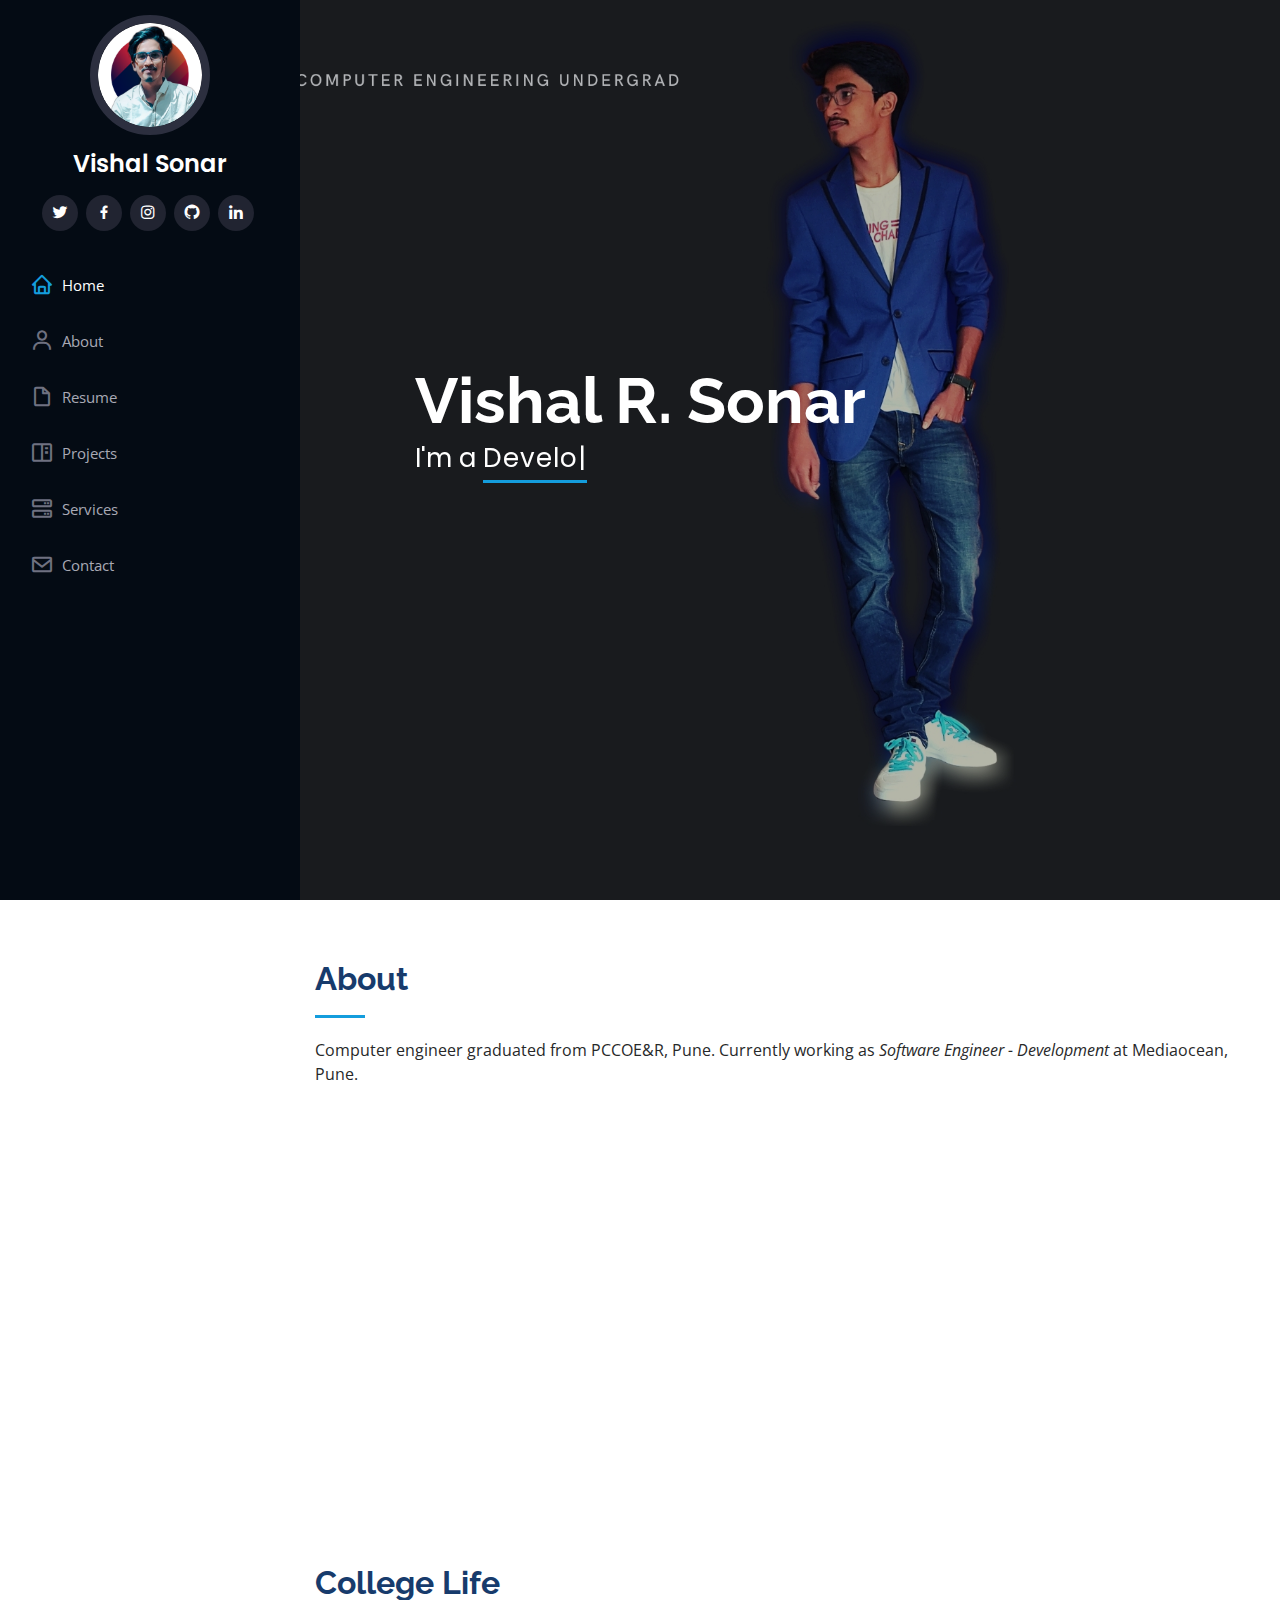
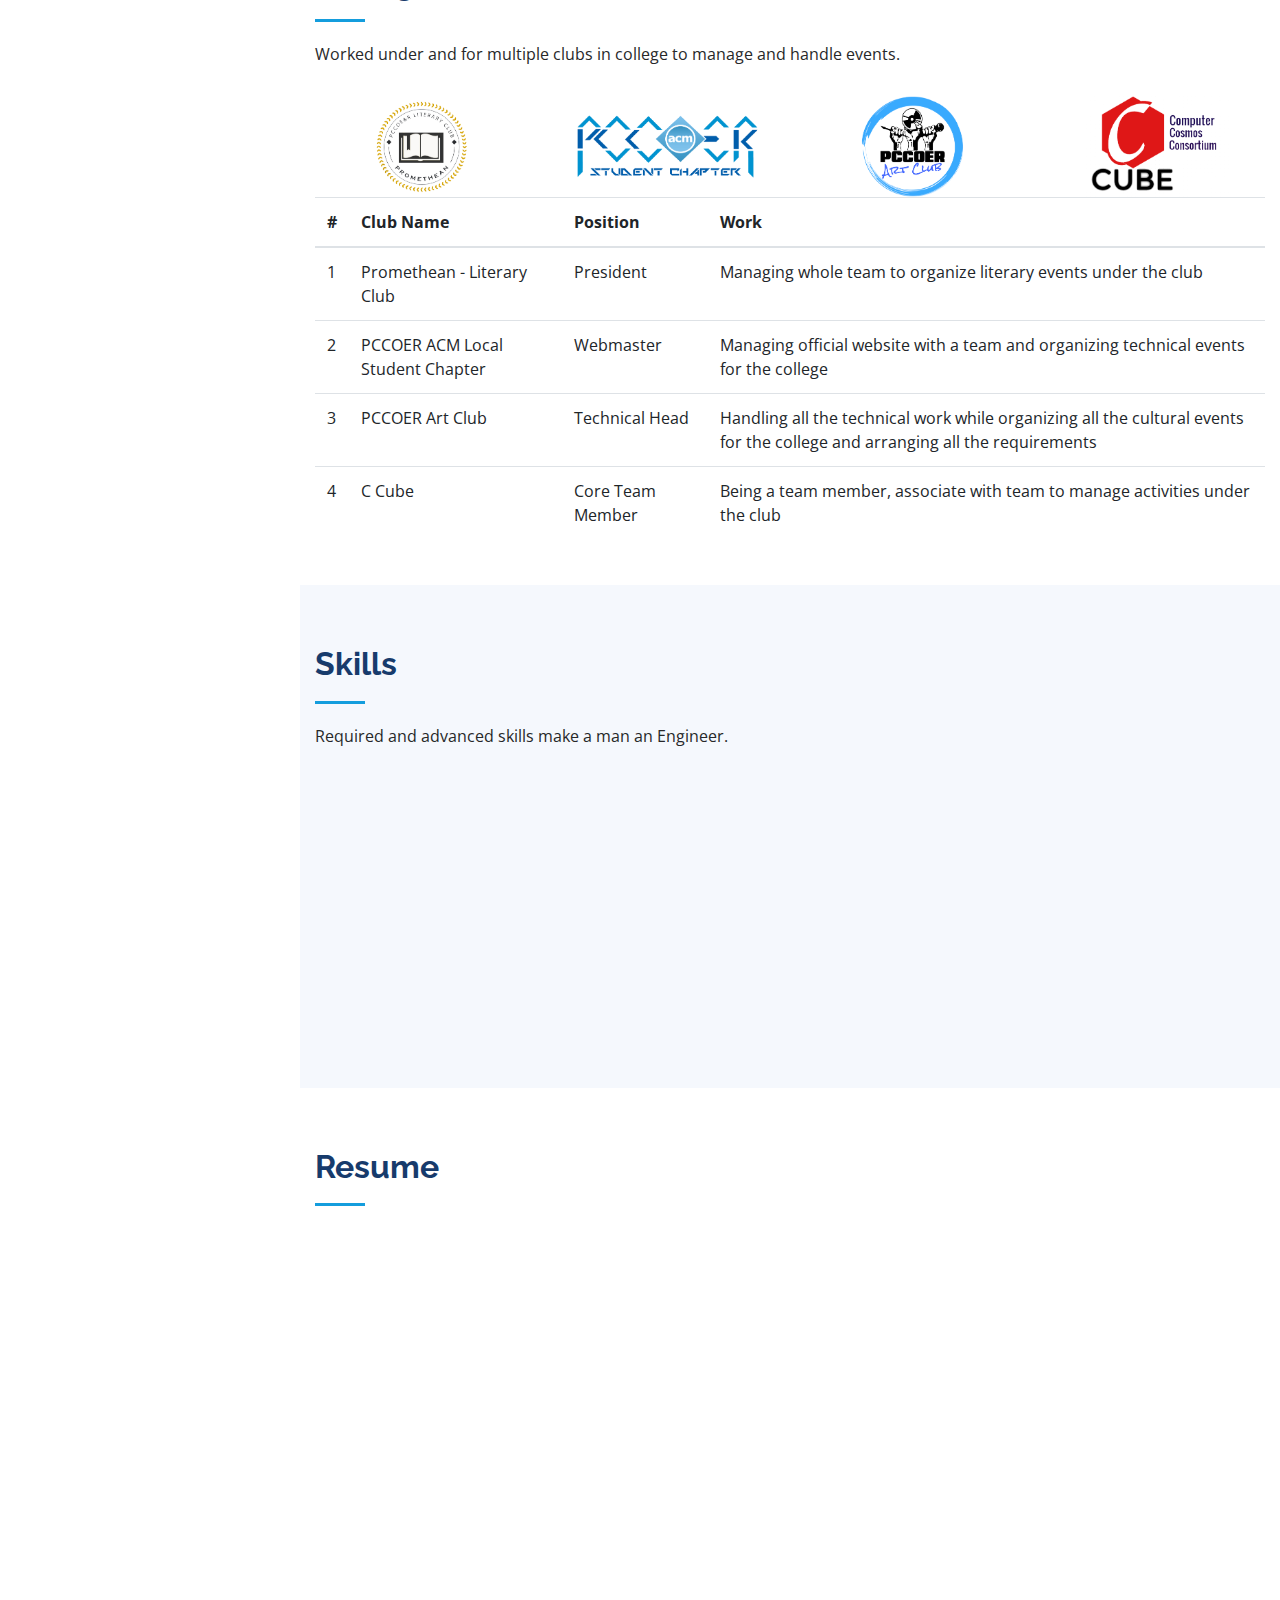
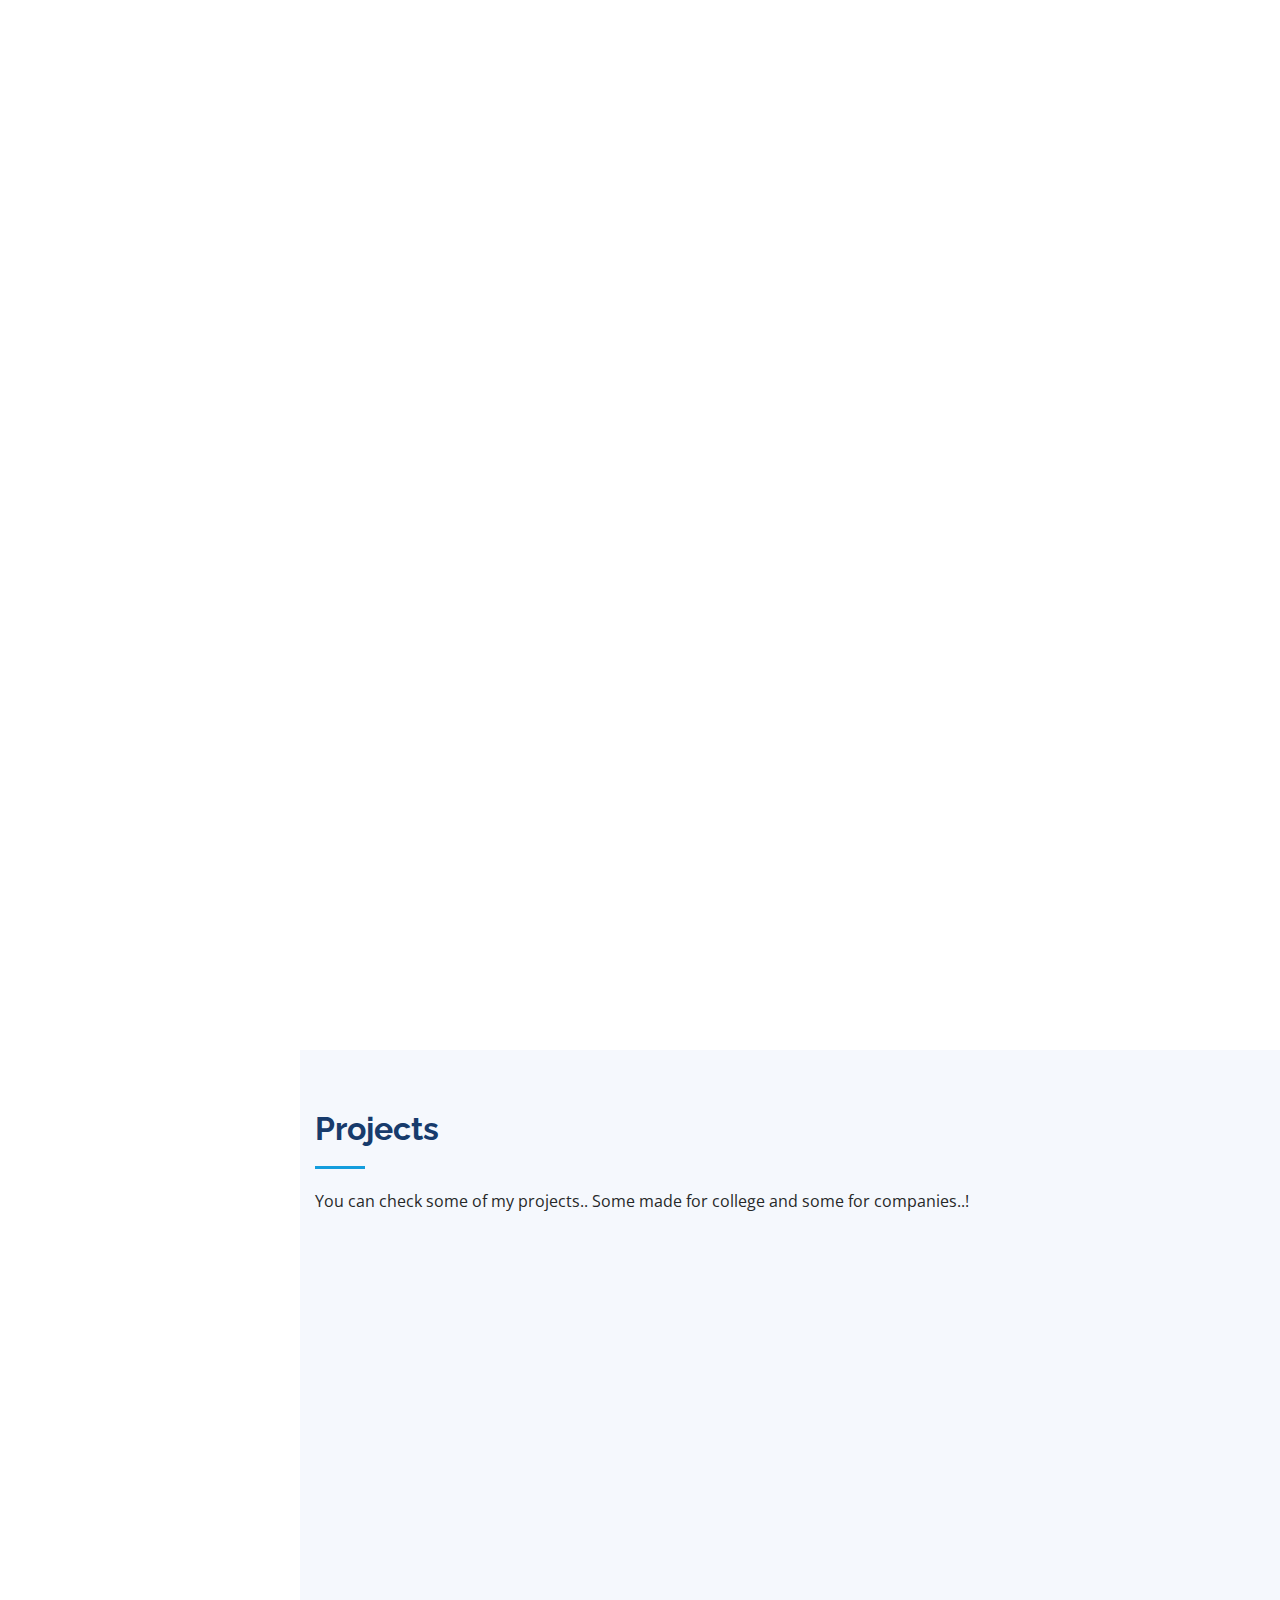
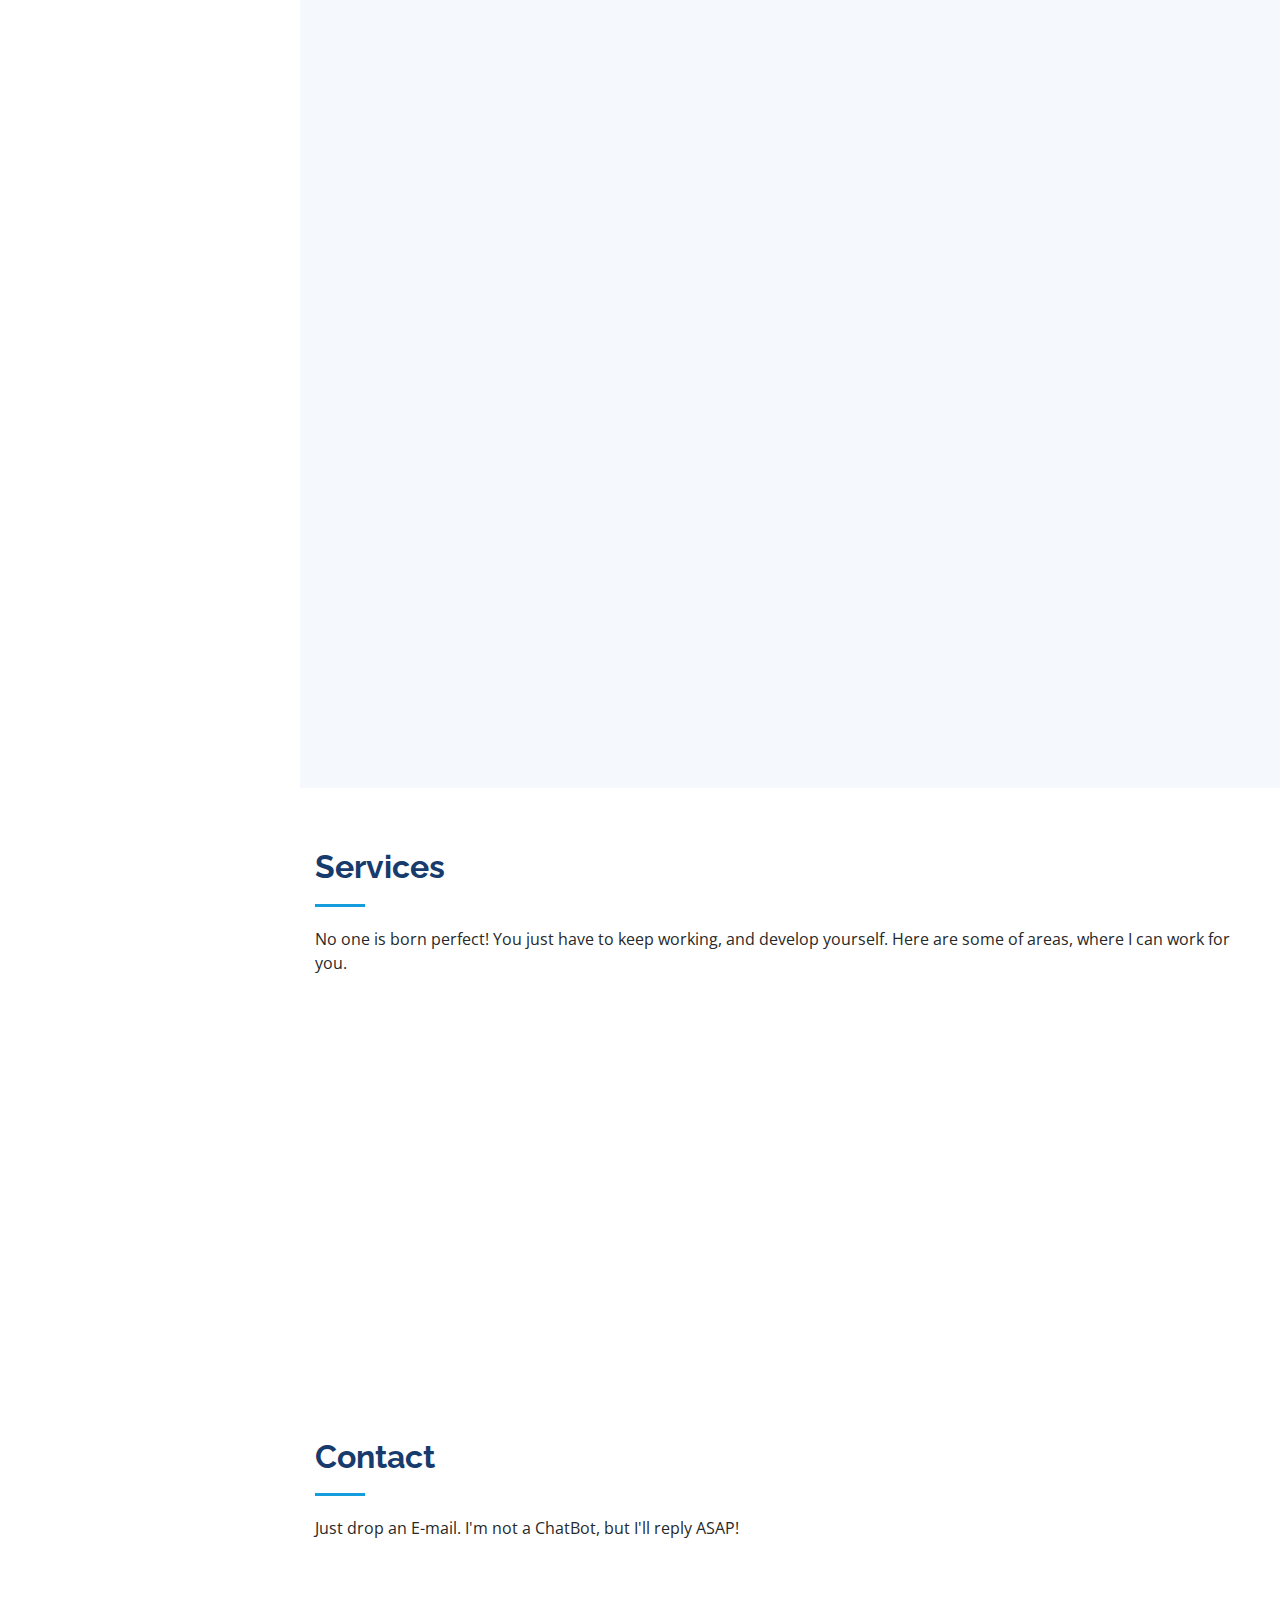
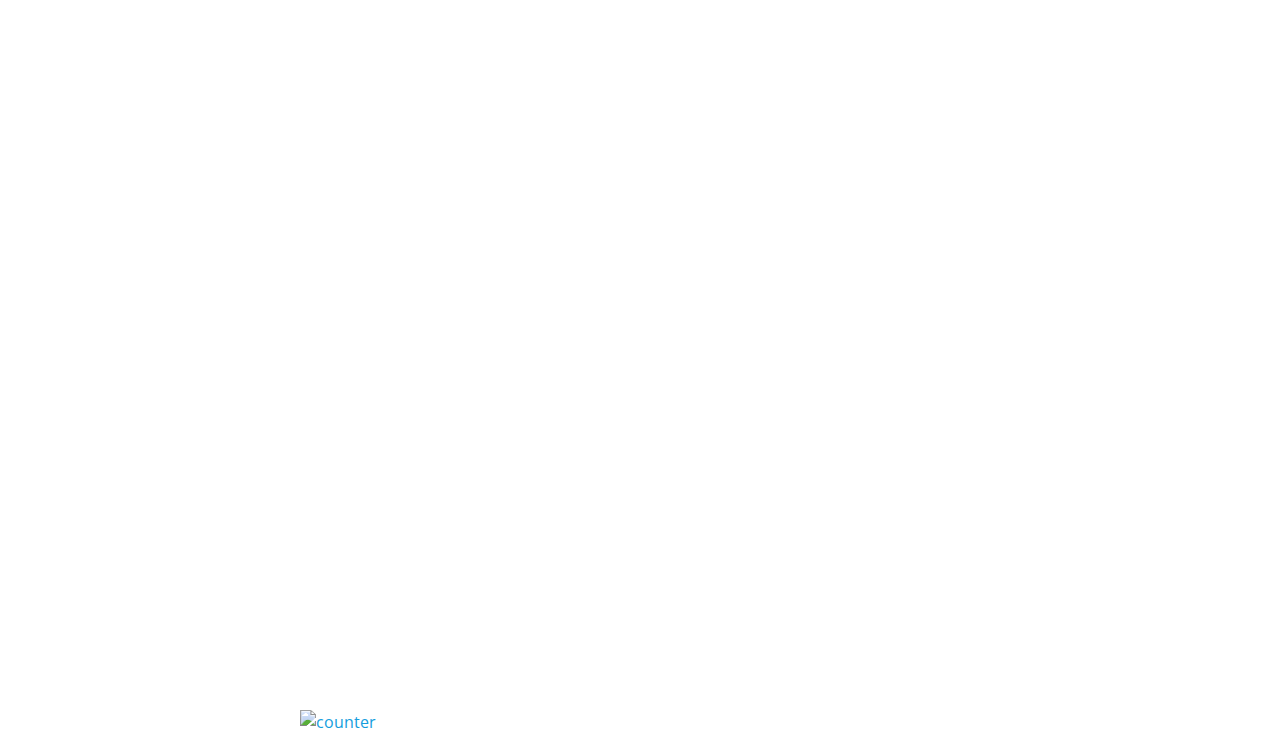
==== index.html @ 6a09ed80 "Update index.html" ====
<!DOCTYPE html>
<html lang="en">

<head>
  <meta charset="utf-8">
  <meta content="width=device-width, initial-scale=1.0" name="viewport">

  <title>Vishal Sonar Portfolio</title>
  <link rel="shortcut icon" type="image/png" href="assets/img/VS.png" />
  <!-- Meta tags -->
  <meta name="description" content="Portfolio site for Vishal Sonar, Web Developer">
  <meta name="keywords" content="Vishal Sonar, Vishal Sonar Portfolio, vishal sonar pune, web developer, react developer, fullstack developer, portfolio site template, pccoer, mediaocean">
  <meta name="author" content="Vishal Sonar">

  <!-- Google Fonts -->
  <link href="https://fonts.googleapis.com/css?family=Open+Sans:300,300i,400,400i,600,600i,700,700i|Raleway:300,300i,400,400i,500,500i,600,600i,700,700i|Poppins:300,300i,400,400i,500,500i,600,600i,700,700i" rel="stylesheet">

  <!-- Vendor CSS Files -->
  <link href="assets/vendor/bootstrap/css/bootstrap.min.css" rel="stylesheet">
  <link href="assets/vendor/icofont/icofont.min.css" rel="stylesheet">
  <link href="assets/vendor/boxicons/css/boxicons.min.css" rel="stylesheet">
  <link href="assets/vendor/venobox/venobox.css" rel="stylesheet">
  <link href="assets/vendor/owl.carousel/assets/owl.carousel.min.css" rel="stylesheet">
  <link href="assets/vendor/aos/aos.css" rel="stylesheet">

  <!-- Template Main CSS File -->
  <link href="assets/css/style.css" rel="stylesheet">

</head>

<body>

  <!-- ======= Mobile nav toggle button ======= -->
  <button type="button" class="mobile-nav-toggle d-xl-none"><i class="icofont-navigation-menu"></i></button>

  <!-- ======= Header ======= -->
  <header id="header">
    <div class="d-flex flex-column">

      <div class="profile">
        <img src="assets/img/VS-profile.png" alt="" class="img-fluid rounded-circle">
        <h1 class="text-light"><a href="index.html">Vishal Sonar</a></h1>
        <div class="social-links mt-3 text-center">
          <a href="https://twitter.com/ViBRUS7" target="_blank" class="twitter"><i class="bx bxl-twitter"></i></a>
          <a href="https://www.facebook.com/vibrus77/" target="_blank" class="facebook"><i class="bx bxl-facebook"></i></a>
          <a href="https://www.instagram.com/vs.vibrus/" target="_blank" class="instagram"><i class="bx bxl-instagram"></i></a>
          <a href="https://github.com/ViBRUS" target="_blank" class="google-plus"><i class="bx bxl-github"></i></a>
          <a href="https://www.linkedin.com/in/vibrus/" target="_blank" class="linkedin"><i class="bx bxl-linkedin"></i></a>
        </div>
      </div>

      <nav class="nav-menu">
        <ul>
          <li class="active"><a href="index.html"><i class="bx bx-home"></i> <span>Home</span></a></li>
          <li><a href="#about"><i class="bx bx-user"></i> <span>About</span></a></li>
          <li><a href="#resume"><i class="bx bx-file-blank"></i> <span>Resume</span></a></li>
          <li><a href="#portfolio"><i class="bx bx-book-content"></i> Projects</a></li>
          <li><a href="#services"><i class="bx bx-server"></i> Services</a></li>
          <li><a href="#contact"><i class="bx bx-envelope"></i> Contact</a></li>

        </ul>
      </nav><!-- .nav-menu -->
      <button type="button" class="mobile-nav-toggle d-xl-none"><i class="icofont-navigation-menu"></i></button>

    </div>
  </header><!-- End Header -->

  <!-- ======= Hero Section ======= -->
  <section id="hero" class="d-flex flex-column justify-content-center align-items-center">
    <div class="hero-container" data-aos="fade-in">
      <h1>Vishal R. Sonar</h1>
      <p>I'm a <span class="typed" data-typed-items="Developer., Designer., Freelancer., Photographer."></span></p>
    </div>
  </section><!-- End Hero -->

  <main id="main">

    <!-- ======= About Section ======= -->
    <section id="about" class="about">
      <div class="container">

        <div class="section-title">
          <h2>About</h2>
          <p>Computer engineer graduated from PCCOE&R, Pune.
            Currently working as <em>Software Engineer - Development</em> at Mediaocean, Pune.
          </p>
        </div>

        <div class="row">
          <div class="col-lg-4" data-aos="fade-right">
            <img src="assets/img/VS_PROFILE_NEW.png" class="img-fluid" alt="">
          </div>
          <div class="col-lg-8 pt-4 pt-lg-0 content" data-aos="fade-left">
            <!-- <h3>A Computer Engineer &amp; Web Developer.</h3> -->
            <h3>A Full-Stack Developer.</h3>
            <p class="font-italic">
              Born in a village and brought up to a tier-2 city, completed higher education in a metropolitan city, and now working as
              a software developer in one of the best ad-Tech company. 
            </p>
            <div class="row">
              <div class="col-lg-6">
                <ul>
                  
                  <li><i class="icofont-rounded-right"></i> <strong>Birthday:</strong> 22 March 1999</li>
                  <li><i class="icofont-rounded-right"></i> <strong>Phone:</strong> ----</li>
                  <li><i class="icofont-rounded-right"></i> <strong>Email:</strong> vibrus77@gmail.com</li>
                  <li><i class="icofont-rounded-right"></i> <strong>City:</strong> Dhule, Maharashtra</li>
                </ul>
              </div>
              <div class="col-lg-6">
                <ul>
                  <li><i class="icofont-rounded-right"></i> <strong>College:</strong> PCCOE&R, Pune</li>
                  <li><i class="icofont-rounded-right"></i> <strong>Degree:</strong> B.E.</li>
                  <li><i class="icofont-rounded-right"></i> <strong>Branch:</strong> Computer Engineering</li>
                  <li><i class="icofont-rounded-right"></i> <strong>Zip Code:</strong> 424 001</li>
                  <!-- <li><i class="icofont-rounded-right"></i> <strong>Age:</strong> 22</li> -->
                  
                  
                  <!-- <li><i class="icofont-rounded-right"></i> <strong>Freelance:</strong> Available</li> -->
                </ul>
              </div>
            </div>
            <p>
              A person who's living his life to fullest, while following a dream to be a successful computer engineer and wanting to be an asset for his family.
            </p>
          </div>
        </div>

      </div>
    </section><!-- End About Section -->

    <!-- ======= Facts Section ======= -->
    <section id="facts" class="facts">
      <div class="container">

        <div class="section-title">
          <h2>College Life</h2>
          <p>Worked under and for multiple clubs in college to manage and handle events.</p>
        </div>

        <div class="row no-gutters">
<!--
          <div class="col-lg-3 col-md-6 d-md-flex align-items-md-stretch" data-aos="fade-up">
            <div class="count-box">
              <i class="icofont-simple-smile"></i>
              <span data-toggle="counter-up">232</span>
              <p><strong>Happy Clients</strong> consequuntur quae</p>
            </div>
          </div>

          <div class="col-lg-3 col-md-6 d-md-flex align-items-md-stretch" data-aos="fade-up" data-aos-delay="100">
            <div class="count-box">
              <i class="icofont-document-folder"></i>
              <span data-toggle="counter-up">521</span>
              <p><strong>Projects</strong> adipisci atque cum quia aut</p>
            </div>
          </div>

          <div class="col-lg-3 col-md-6 d-md-flex align-items-md-stretch" data-aos="fade-up" data-aos-delay="200">
            <div class="count-box">
              <i class="icofont-live-support"></i>
              <span data-toggle="counter-up">1,463</span>
              <p><strong>Hours Of Support</strong> aut commodi quaerat</p>
            </div>
          </div>

          <div class="col-lg-3 col-md-6 d-md-flex align-items-md-stretch" data-aos="fade-up" data-aos-delay="300">
            <div class="count-box">
              <i class="icofont-users-alt-5"></i>
              <span data-toggle="counter-up">15</span>
              <p><strong>Hard Workers</strong> rerum asperiores dolor</p>
            </div>
          </div> -->

          <!-- <div class="container"> -->
          <div class="row">
            <div class="col-sm ftco-animate">
              <a href="https://www.instagram.com/prometheanclub/" target="_blank" class="partner"><img src="assets/img/logos/partner-1.png" class="img-fluid" alt="Promethean Club"></a><!--figcaption>Promethean Club</figcaption-->
            </div>
            <div class="col-sm ftco-animate">
              <a href="http://pccoer.acm.org/" target="_blank" class="partner"><img src="assets/img/logos/partner-2.png" class="img-fluid" alt="PCCOER ACM"></a>
            </div>
            <div class="col-sm ftco-animate">
              <a href="https://www.instagram.com/_art_club_pccoer_/" target="_blank" class="partner"><img src="assets/img/logos/partner-3.png" class="img-fluid" alt="PCCOER Art Club"></a>
            </div>
            <div class="col-sm ftco-animate">
              <a href="#" class="partner"><img src="assets/img/logos/partner-4.png" class="img-fluid" alt="C Cube PCCOER"></a>
            </div>
          </div>
    <!-- </div> -->

        <table class="table">
          <thead>
          <tr>
          <th scope="col">#</th>
          <th scope="col">Club Name</th>
          <th scope="col">Position</th>
          <th scope="col">Work</th>
          </tr>
          <tr>
            <td>1</td>
            <td>Promethean - Literary Club</td>
            <td>President</td>
            <td>Managing whole team to organize literary events under the club</td>
          </tr>
          <tr>
            <td>2</td>
            <td>PCCOER ACM Local Student Chapter</td>
            <td>Webmaster</td>
            <td>Managing official website with a team and organizing technical events for the college</td>
          </tr>
          <tr>
            <td>3</td>
            <td>PCCOER Art Club</td>
            <td>Technical Head</td>
            <td>Handling all the technical work while organizing all the cultural events for the college and arranging all the requirements</td>
          </tr>
          <tr>
            <td>4</td>
            <td>C Cube</td>
            <td>Core Team Member</td>
            <td>Being a team member, associate with team to manage activities under the club</td>
          </tr>
          </thead>
        </table>
        </div>

      </div>
    </section><!-- End Facts Section -->

    <!-- ======= Skills Section ======= -->
    <section id="skills" class="skills section-bg">
      <div class="container">

        <div class="section-title">
          <h2>Skills</h2>
          <p>Required and advanced skills make a man an Engineer.</p>
        </div>

        <div class="row skills-content">

          <div class="col-lg-6" data-aos="fade-up">

            <div class="progress">
              <span class="skill">JavaScript <i class="val">95%</i></span>
              <div class="progress-bar-wrap">
                <div class="progress-bar" role="progressbar" aria-valuenow="95" aria-valuemin="0" aria-valuemax="100"></div>
              </div>
            </div>
            
            <div class="progress">
              <span class="skill">TypeScript <i class="val">90%</i></span>
              <div class="progress-bar-wrap">
                <div class="progress-bar" role="progressbar" aria-valuenow="90" aria-valuemin="0" aria-valuemax="100"></div>
              </div>
            </div>

            <div class="progress">
              <span class="skill">React.js + Next.js <i class="val">90%</i></span>
              <div class="progress-bar-wrap">
                <div class="progress-bar" role="progressbar" aria-valuenow="90" aria-valuemin="0" aria-valuemax="100"></div>
              </div>
            </div>

            <div class="progress">
              <span class="skill">HTML + CSS <i class="val">95%</i></span>
              <div class="progress-bar-wrap">
                <div class="progress-bar" role="progressbar" aria-valuenow="85" aria-valuemin="0" aria-valuemax="100"></div>
              </div>
            </div>
            
            <div class="progress">
              <span class="skill">Design Patterns <i class="val">85%</i></span>
              <div class="progress-bar-wrap">
                <div class="progress-bar" role="progressbar" aria-valuenow="95" aria-valuemin="0" aria-valuemax="100"></div>
              </div>
            </div>

          </div>

          <div class="col-lg-6" data-aos="fade-up" data-aos-delay="100">

            
            <div class="progress">
              <span class="skill">Java <i class="val">90%</i></span>
              <div class="progress-bar-wrap">
                <div class="progress-bar" role="progressbar" aria-valuenow="90" aria-valuemin="0" aria-valuemax="100"></div>
              </div>
            </div>

            
            <div class="progress">
              <span class="skill">Spring Boot <i class="val">85%</i></span>
              <div class="progress-bar-wrap">
                <div class="progress-bar" role="progressbar" aria-valuenow="85" aria-valuemin="0" aria-valuemax="100"></div>
              </div>
            </div>

            <div class="progress">
              <span class="skill">Databases (MySQL/MongoDB) <i class="val">85%</i></span>
              <div class="progress-bar-wrap">
                <div class="progress-bar" role="progressbar" aria-valuenow="85" aria-valuemin="0" aria-valuemax="100"></div>
              </div>
            </div>

            <div class="progress">
              <span class="skill">Git/GitHub <i class="val">90%</i></span>
              <div class="progress-bar-wrap">
                <div class="progress-bar" role="progressbar" aria-valuenow="90" aria-valuemin="0" aria-valuemax="100"></div>
              </div>
            </div>

            <div class="progress">
              <span class="skill">Agile Methodology (Scrum/Jira) <i class="val">97%</i></span>
              <div class="progress-bar-wrap">
                <div class="progress-bar" role="progressbar" aria-valuenow="97" aria-valuemin="0" aria-valuemax="100"></div>
              </div>
            </div>

          </div>

        </div>

      </div>
    </section><!-- End Skills Section -->

    <!-- ======= Resume Section ======= -->
    <section id="resume" class="resume">
      <div class="container">

        <div class="section-title">
          <h2>Resume</h2>
          <!-- <p>A final year undergraduate computer engineering student at PCCOE&R, following his passion to become a web/software developer. Interested in UI/UX designing, website, application designing, and developing.</p> -->
        </div>

        <div class="row">
          <div class="col-lg-6" data-aos="fade-up">
            <h3 class="resume-title">Sumary</h3>
            <div class="resume-item pb-0">
              <h4>Vishal R. Sonar</h4>
              <p><em>Full-Stack Developer</em></p>
              <ul>
                <li>Dhule, Maharashtra</li>
                <li>vibrus77@gmail.com</li>
              </ul>
            </div>

            <h3 class="resume-title">Education</h3>
            <div class="resume-item">
              <h4>Bachelor of Engineering in Computer Science</h4>
              <h5>2017 - 2021</h5>
              <p><b>Savitribai Phule Pune University (SPPU)</b></p>
              <p><em>PCET's Pimpri Chinchwad College of Engineering and Research, Pune</em></p>
            </div>
            <div class="resume-item">
              <h4>HSC Science</h4>
              <h5>2015 - 2017</h5>
              <p><b>Maharashtra State Board</b></p>
              <p><em>Jai Hind ET's Zulal Bhilajirao Patil College, Dhule</em></p>
            </div>
            <div class="resume-item">
                <h4>SSC</h4>
                <h5>2015</h5>
                <p><b>Maharashtra State Board</b></p>
                <p><em>Jai Hind Highschool and Junior College, Dhule</em></p>
            </div>
            <h3 class="resume-title">Publications</h3>
            <div class="resume-item">
                <h4>Django Website For Disease Prediction using Machine Learning</h4>
                <h5>2021</h5>
                <p><b>Published under <a href="https://jusst.org/" target="_blank">JUSST</a></b></p>
                <ul>
                  <li>A research paper describing about how can we use machine learning in medical field to predict possible disease.</li>
                  <li>Read more: <a href="https://www.researchgate.net/publication/352571286_Django_Website_for_Disease_Prediction_using_Machine_Learning" target="_blank">See publication</a></li>
                </ul>
            </div>
          </div>
          <div class="col-lg-6" data-aos="fade-up" data-aos-delay="100">
            <h3 class="resume-title">Professional Experience</h3>
          
            <div class="resume-item">
              <h4>Software Engineer - Development</h4>
              <h5>2023 - Present</h5>
              <h4>Associate Software Engineer - Development</h4>
              <h5>2021 - 2023</h5>
              <p><em>MediaOcean Asia Pvt. Ltd.</em></p>
              <ul>
                <li>Joined the company as a fresher, learnt required technologies, and applied that to solve industry-level problems</li>
                <li>
                  Responsibilities handled as a part of job - 
                  <ul>
                    <li>Using agile methodology(Scrum) for development</li>
                    <li>Discussions with product for requirements</li>
                    <li>Writing clean and bug-free code as per requirements</li>
                    <li>Code review of other peers/developers</li>
                    <li>Having design discussions with peers and lead developers</li>
                  </ul>
                </li>
                <li><b>TECH STACK:</b><em> React.js | Java-Spring Boot | REST APIs | Mongo DB</em></li>
                <li>at: <a href="https://www.mediaocean.com/">mediaocean.com</a></li>
              </ul>
            </div>

            <!-- <div class="resume-item">
              <h4>Associate Software Engineer - Development</h4>
              <h5>2021 - 2023</h5>
              <p><em>MediaOcean Asia Pvt. Ltd.</em></p>
              <ul>
                <li>Joined the company as a fresher, learnt required technologies, and applied that to solve industry-level problems</li>
                <li><b>TECH STACK:</b><em> React.js | Java-Spring Boot | REST APIs | Mongo DB</em></li>
                <li>at: <a href="https://www.mediaocean.com/">mediaocean.com</a></li>
              </ul>
            </div> -->
            
            <div class="resume-item">
              <h4>Intern</h4>
              <h5>2020</h5>
              <p><em>TheervuBiz LLP</em></p>
              <ul>
                <li>As a part of internship, project of a website development was given by TheervuBiz LLP company, with a certain deadline.</li>
                <li>All requirements were met and website was deployed within allotted deadline.</li>
                <li>Refer the link: <a href="http://theervu.in/">theervu.in</a></li>
              </ul>
            </div>
            <div class="resume-item">
              <h4>Webmaster</h4>
              <h5>2019 - 2020</h5>
              <p><em>PCCOER ACM Student Chapter</em></p>
              <ul>
                <li>PCCOER has it's own ACM local student chapter which organize and arrange technical as well as non-technical activites in college.</li>
                <li>Handled the technical responsibility and also managed the ACM Website for the club activities</li>
                <li>Refer the link: <a href="http://pccoer.acm.org/teams/2019/">pccoer.acm.org</a></li>
              </ul>
            </div>
          </div>
        </div>

      </div>
    </section>
    <!-- End Resume Section -->

    <!-- ======= Portfolio Section ======= -->
    <section id="portfolio" class="portfolio section-bg">
      <div class="container">

        <div class="section-title">
          <h2>Projects</h2>
          <p>You can check some of my projects.. Some made for college and some for companies..!</p>
        </div>

        <div class="row" data-aos="fade-up">
          <div class="col-lg-12 d-flex justify-content-center">
            <ul id="portfolio-flters">
              <li data-filter="*" class="filter-active">All</li>
              <li data-filter=".filter-app">App</li>
              <li data-filter=".filter-web">Web</li>
              <li data-filter=".filter-oth">Others</li>
            </ul>
          </div>
        </div>

        <div class="row portfolio-container" data-aos="fade-up" data-aos-delay="100">

          <div class="col-lg-4 col-md-6 portfolio-item filter-web">
            <div class="portfolio-wrap">
              <img src="assets/img/portfolio/portfolio-1.png" class="img-fluid" alt="">
              <div class="portfolio-links">
                <a href="assets/img/portfolio/portfolio-1.png" data-gall="portfolioGallery" class="venobox" title="TheervuBiz Website"><i class="bx bx-plus"></i></a>
                <a href="project-details1.html" title="More Details"><i class="bx bx-link"></i></a>
              </div>
            </div>
          </div>

          <div class="col-lg-4 col-md-6 portfolio-item filter-web">
            <div class="portfolio-wrap">
              <img src="assets/img/portfolio/portfolio-2.png" class="img-fluid" alt="">
              <div class="portfolio-links">
                <a href="assets/img/portfolio/portfolio-2.png" data-gall="portfolioGallery" class="venobox" title="Technovate20 Website"><i class="bx bx-plus"></i></a>
                <a href="project-details2.html" title="More Details"><i class="bx bx-link"></i></a>
              </div>
            </div>
          </div>

          <div class="col-lg-4 col-md-6 portfolio-item filter-web">
            <div class="portfolio-wrap">
              <img src="assets/img/portfolio/portfolio-3.png" class="img-fluid" alt="">
              <div class="portfolio-links">
                <a href="assets/img/portfolio/portfolio-3.png" data-gall="portfolioGallery" class="venobox" title="TechnoSpark 2020 Website"><i class="bx bx-plus"></i></a>
                <a href="project-details3.html" title="More Details"><i class="bx bx-link"></i></a>
              </div>
            </div>
          </div>

          <div class="col-lg-4 col-md-6 portfolio-item filter-oth">
            <div class="portfolio-wrap">
              <img src="assets/img/portfolio/portfolio-4.png" class="img-fluid" alt="">
              <div class="portfolio-links">
                <a href="assets/img/portfolio/portfolio-4.png" data-gall="portfolioGallery" class="venobox" title="PCCOER Compitron ChatBot"><i class="bx bx-plus"></i></a>
                <a href="project-details4.html" title="More Details"><i class="bx bx-link"></i></a>
              </div>
            </div>
          </div>

          <div class="col-lg-4 col-md-6 portfolio-item filter-app">
            <div class="portfolio-wrap">
              <img src="assets/img/portfolio/portfolio-5.png" class="img-fluid" alt="">
              <div class="portfolio-links">
                <a href="assets/img/portfolio/portfolio-5.png" data-gall="portfolioGallery" class="venobox" title="CopyGram"><i class="bx bx-plus"></i></a>
                <a href="project-details5.html" title="More Details"><i class="bx bx-link"></i></a>
              </div>
            </div>
          </div>

          <div class="col-lg-4 col-md-6 portfolio-item filter-web">
            <div class="portfolio-wrap">
              <img src="assets/img/portfolio/portfolio-6.png" class="img-fluid" alt="">
              <div class="portfolio-links">
                <a href="assets/img/portfolio/portfolio-6.png" data-gall="portfolioGallery" class="venobox" title="Coder'Stack"><i class="bx bx-plus"></i></a>
                <a href="project-details6.html" title="More Details"><i class="bx bx-link"></i></a>
              </div>
            </div>
          </div>

          <div class="col-lg-4 col-md-6 portfolio-item filter-oth">
            <div class="portfolio-wrap">
              <img src="assets/img/portfolio/portfolio-8.png" class="img-fluid" alt="">
              <div class="portfolio-links">
                <a href="assets/img/portfolio/portfolio-8.png" data-gall="portfolioGallery" class="venobox" title="Social Media Spent Analysis Dashboard"><i class="bx bx-plus"></i></a>
                <a href="project-details7.html" title="More Details"><i class="bx bx-link"></i></a>
              </div>
            </div>
          </div>

          <div class="col-lg-4 col-md-6 portfolio-item filter-oth">
            <div class="portfolio-wrap">
              <img src="assets/img/portfolio/portfolio-9.png" class="img-fluid" alt="">
              <div class="portfolio-links">
                <a href="assets/img/portfolio/portfolio-9.png" data-gall="portfolioGallery" class="venobox" title="Disease Prediction using Machine Learning"><i class="bx bx-plus"></i></a>
                <a href="project-details8.html" title="More Details"><i class="bx bx-link"></i></a>
              </div>
            </div>
          </div>

          <div class="col-lg-4 col-md-6 portfolio-item filter-oth">
            <div class="portfolio-wrap">
              <img src="assets/img/portfolio/portfolio-10.png" class="img-fluid" alt="">
              <div class="portfolio-links">
                <a href="assets/img/portfolio/portfolio-10.png" data-gall="portfolioGallery" class="venobox" title="JUnit Testing"><i class="bx bx-plus"></i></a>
                <a href="project-details9.html" title="More Details"><i class="bx bx-link"></i></a>
              </div>
            </div>
          </div>

          <div class="col-lg-4 col-md-6 portfolio-item filter-oth">
            <div class="portfolio-wrap">
              <img src="assets/img/portfolio/portfolio-11.png" class="img-fluid" alt="">
              <div class="portfolio-links">
                <a href="assets/img/portfolio/portfolio-11.png" data-gall="portfolioGallery" class="venobox" title="Selenium Testing"><i class="bx bx-plus"></i></a>
                <a href="project-details10.html" title="More Details"><i class="bx bx-link"></i></a>
              </div>
            </div>
          </div>

          <div class="col-lg-4 col-md-6 portfolio-item filter-oth">
              <div class="portfolio-wrap">
                <img src="assets/img/portfolio/portfolio-12.png" class="img-fluid" alt="">
                <div class="portfolio-links">
                  <a href="assets/img/portfolio/portfolio-12.png" data-gall="portfolioGallery" class="venobox" title="Hackathon Problem Solving"><i class="bx bx-plus"></i></a>
                  <a href="project-details11.html" title="More Details"><i class="bx bx-link"></i></a>
                </div>
              </div>
            </div>

          <div class="col-lg-4 col-md-6 portfolio-item filter-oth">
            <div class="portfolio-wrap">
              <img src="assets/img/portfolio/portfolio-7.png" class="img-fluid" alt="">
              <div class="portfolio-links">
                <a href="assets/img/portfolio/portfolio-7.png" data-gall="portfolioGallery" class="venobox" title="Poster Gallery"><i class="bx bx-plus"></i></a>
                <a href="https://drive.google.com/drive/folders/1YCHJJgJTv4oAUOp_2kxAAmrOe6z07QIN?usp=sharing" title="More Details"><i class="bx bx-link"></i></a>
              </div>
            </div>
          </div>

        </div>

      </div>
    </section><!-- End Portfolio Section -->

    <!-- ======= Services Section ======= -->
    <section id="services" class="services">
      <div class="container">

        <div class="section-title">
          <h2>Services</h2>
          <p>No one is born perfect! You just have to keep working, and develop yourself. Here are some of areas, where I can work for you.</p>
        </div>

        <div class="row">
          <div class="col-lg-4 col-md-6 icon-box" data-aos="fade-up">
            <div class="icon"><i class="icofont-dashboard-web"></i></div>
            <h4 class="title"><a href="">Web Design</a></h4>
            <p class="description">Your website for your company is company's representation, it should be remarkable as you are!</p>
          </div>
          <div class="col-lg-4 col-md-6 icon-box" data-aos="fade-up" data-aos-delay="100">
            <div class="icon"><i class="icofont-ui-theme"></i></div>
            <h4 class="title"><a href="">UI/UX Design</a></h4>
            <p class="description">Get designed UI of your idea, which will give your user a great experience.</p>
          </div>
          <div class="col-lg-4 col-md-6 icon-box" data-aos="fade-up" data-aos-delay="300">
            <div class="icon"><i class="icofont-samsung-galaxy"></i></div>
            <h4 class="title"><a href="">App Development</a></h4>
            <p class="description">I can develop an android app too.</p>
          </div>
          <div class="col-lg-4 col-md-6 icon-box" data-aos="fade-up" data-aos-delay="200">
            <div class="icon"><i class="icofont-web"></i></div>
            <h4 class="title"><a href="">Web Development</a></h4>
            <p class="description">Your company, your vision, your requirements, I develop!</p>
          </div>
          <div class="col-lg-4 col-md-6 icon-box" data-aos="fade-up" data-aos-delay="400">
            <div class="icon"><i class="icofont-brand-designfloat"></i></div>
            <h4 class="title"><a href="">Logo Design</a></h4>
            <p class="description">Have a start-up, which is soon to be a brand; you need a brand new logo.</p>
          </div>
          <div class="col-lg-4 col-md-6 icon-box" data-aos="fade-up" data-aos-delay="500">
            <div class="icon"><i class="icofont-ui-camera"></i></div>
            <h4 class="title"><a href="">Photography</a></h4>
            <p class="description">A hobby well-maintained. Yes, I have fond of photography. Check the insta handle!</p>
          </div>
        </div>

      </div>
    </section><!-- End Services Section -->

    <!-- ======= Contact Section ======= -->
    <section id="contact" class="contact">
      <div class="container">

        <div class="section-title">
          <h2>Contact</h2>
          <p>Just drop an E-mail. I'm not a ChatBot, but I'll reply ASAP!</p>
        </div>

        <div class="row" data-aos="fade-in">

          <div class="col-lg-5 d-flex align-items-stretch">
            <div class="info">
              <div class="address">
                <i class="icofont-google-map"></i>
                <h4>Location:</h4>
                <p>PCET's PCCOE&R, Ravet, Pune</p>
              </div>

              <div class="email">
                <i class="icofont-envelope"></i>
                <h4>Email:</h4>
                <p>vibrus77@gmail.com</p>
              </div>

              <div class="phone">
                <i class="icofont-phone"></i>
                <h4>Call:</h4>
                <p>...</p>
              </div>
              <iframe src="https://www.google.com/maps/embed?pb=!1m18!1m12!1m3!1d3780.3079056786864!2d73.74307771420604!3d18.650174070066843!2m3!1f0!2f0!3f0!3m2!1i1024!2i768!4f13.1!3m3!1m2!1s0x3bc2ba0251959e2d%3A0x4d7ea2cc35724480!2sPimpri%20Chinchwad%20College%20Of%20Engineering%20and%20Research(PCCOER)%2CRavet!5e0!3m2!1sen!2sin!4v1624019430098!5m2!1sen!2sin" frameborder="0" style="border:0; width: 100%; height: 290px;" allowfullscreen></iframe>
            </div>

          </div>

          <div class="col-lg-7 mt-5 mt-lg-0 d-flex align-items-stretch">
            <form action="forms/contact.php" method="post" role="form" class="php-email-form">
              <div class="form-row">
                <div class="form-group col-md-6">
                  <label for="name">Your Name</label>
                  <input type="text" name="name" class="form-control" id="name" data-rule="minlen:4" data-msg="Please enter at least 4 chars" />
                  <div class="validate"></div>
                </div>
                <div class="form-group col-md-6">
                  <label for="name">Your Email</label>
                  <input type="email" class="form-control" name="email" id="email" data-rule="email" data-msg="Please enter a valid email" />
                  <div class="validate"></div>
                </div>
              </div>
              <div class="form-group">
                <label for="name">Subject</label>
                <input type="text" class="form-control" name="subject" id="subject" data-rule="minlen:4" data-msg="Please enter at least 8 chars of subject" />
                <div class="validate"></div>
              </div>
              <div class="form-group">
                <label for="name">Message</label>
                <textarea class="form-control" name="message" rows="10" data-rule="required" data-msg="Please write something for us"></textarea>
                <div class="validate"></div>
              </div>
              <div class="mb-3">
                <div class="loading">Loading</div>
                <div class="error-message"></div>
                <div class="sent-message">Your message has been sent. Thank you!</div>
              </div>
              <div class="text-center"><button type="submit">Send Message</button></div>
            </form>
          </div>

        </div>

      </div>
    </section><!-- End Contact Section -->

    <div align=left><a href='vibrus.github.io/index.html'><img src='https://www.counter12.com/img-DWcZ7DWzZ9Z8ZDW3-59.gif' border='0' alt='counter'></a><script type='text/javascript' src='https://www.counter12.com/ad.js?id=DWcZ7DWzZ9Z8ZDW3'></script></div>
  </main><!-- End #main -->

  <a href="#" class="back-to-top"><i class="icofont-simple-up"></i></a>

  <!-- Vendor JS Files -->
  <script src="assets/vendor/jquery/jquery.min.js"></script>
  <script src="assets/vendor/bootstrap/js/bootstrap.bundle.min.js"></script>
  <script src="assets/vendor/jquery.easing/jquery.easing.min.js"></script>
  <script src="assets/vendor/php-email-form/validate.js"></script>
  <script src="assets/vendor/waypoints/jquery.waypoints.min.js"></script>
  <script src="assets/vendor/counterup/counterup.min.js"></script>
  <script src="assets/vendor/isotope-layout/isotope.pkgd.min.js"></script>
  <script src="assets/vendor/venobox/venobox.min.js"></script>
  <script src="assets/vendor/owl.carousel/owl.carousel.min.js"></script>
  <script src="assets/vendor/typed.js/typed.min.js"></script>
  <script src="assets/vendor/aos/aos.js"></script>

  <!-- Template Main JS File -->
  <script src="assets/js/main.js"></script>

</body>

</html>
---- assets/vendor/venobox/venobox.css ----
/* ------ venobox.css --------*/
.vbox-overlay *, .vbox-overlay *:before, .vbox-overlay *:after{
    -webkit-backface-visibility: hidden;
    -webkit-box-sizing:border-box;
    -moz-box-sizing:border-box;
    box-sizing:border-box;
}
.vbox-overlay * { 
    -webkit-backface-visibility: visible;
    backface-visibility: visible;
}
.vbox-overlay{
    display: -webkit-flex;
    display: flex;
    -webkit-flex-direction: column;
    flex-direction: column;
    -webkit-justify-content: center;
    justify-content: center;
    -webkit-align-items: center;
    align-items: center;
    position: fixed;
    left: 0;
    top: 0;
    bottom: 0;
    right: 0;
    z-index: 999999;
}

/* ----- navigation ----- */
.vbox-title{
    width: 100%;
    height: 40px;
    float: left;
    text-align: center;
    line-height: 28px;
    font-size: 12px;
    padding: 6px 50px;
    overflow: hidden;
    position: fixed;
    display: none;
    left: 0;
    z-index: 89;
}
.vbox-close{
    cursor: pointer;
    position: fixed;
    top: -1px;
    right: 0;
    width: 50px;
    height: 40px;
    padding: 6px;
    display: block;
    background-position:10px center;
    overflow: hidden;
    font-size: 24px;
    line-height: 1;
    text-align: center;
    z-index: 99;
}
.vbox-left{
    cursor: pointer;
    position: fixed;
    left: 0;
    height: 40px;
    overflow: hidden;
    line-height: 28px;
    font-size: 12px;
    z-index: 99;
    display: flex;
    align-items:center;
}
.vbox-num{
    display: inline-block;
    margin: 6px 0 6px 15px;
}
/* ----- Social share ----- */
.vbox-share{
    line-height: 28px;
    font-size: 12px;
    overflow: hidden;
    position: fixed;
    left: 0;
    z-index: 98;
    display: flex;
    align-items:center;
    justify-content: center;
    width: 100%;
    text-align: center;
}
.vbox-share svg{
    max-height: 28px;
    width: 28px;
    z-index: 10;
    margin-left: 12px;
    margin-top: 6px;
    margin-bottom: 6px;
    vertical-align: middle;
}


/* ----- navigation ARROWS ----- */
.vbox-next, .vbox-prev{
    position: fixed;
    top: 50%;
    margin-top: -15px;
    overflow: hidden;
    cursor: pointer;
    display: block;
    width: 45px;
    height: 45px;
    z-index: 99;
}
.vbox-next span, .vbox-prev span{
    position: relative;
    width: 20px;
    height: 20px;
    border: 2px solid transparent;
    border-top-color: #B6B6B6;
    border-right-color: #B6B6B6;
    text-indent: -100px;
    position: absolute;
    top: 8px;
    display: block;
}
.vbox-prev{
    left: 15px;
}
.vbox-next{
    right: 15px;
}
.vbox-prev span{
    left: 10px;
    -ms-transform: rotate(-135deg);
    -webkit-transform: rotate(-135deg);
    transform: rotate(-135deg);
}
.vbox-next span{
    -ms-transform: rotate(45deg);
    -webkit-transform: rotate(45deg);
    transform: rotate(45deg);
    right: 10px;
}
/* ------- inline window ------ */
.vbox-inline{
    width: 420px;
    height: 315px;
    height: 70vh;
    padding: 10px;
    background: #fff;
    margin: 0 auto;
    overflow: auto;
    text-align: left;
}
/* ------- Video & iFrames window ------ */
.venoframe{
    max-width: 100%;
    width: 100%;
    border: none;
    width: 100%;
    height: 260px;
    height: 70vh;
}
.venoframe.vbvid{
    height: 260px;
}
@media (min-width: 768px) {
    .venoframe, .vbox-inline{
        width: 90%;
        height: 360px;
        height: 70vh;
    }
    .venoframe.vbvid{
        width: 640px;
        height: 360px;
    }
}
@media (min-width: 992px) {
    .venoframe, .vbox-inline{
        max-width: 1200px;
        width: 80%;
        height: 540px;
        height: 70vh;
    }
    .venoframe.vbvid{
        width: 960px;
        height: 540px;
    }
}
/* 
Please do NOT edit this part! 
or at least read this note: http://i.imgur.com/7C0ws9e.gif
*/
.vbox-open{
    overflow: hidden;
}
.vbox-container{
    position: absolute;
    left: 0;
    right: 0;
    top: 0;
    bottom: 0;
    overflow-x: hidden;
    overflow-y: scroll;
    overflow-scrolling: touch;
    -webkit-overflow-scrolling: touch;
    z-index: 20;
    max-height: 100%;

}

.vbox-content{
    text-align: center;
    float: left;
    width: 100%;
    position: relative;
    overflow: hidden;
    padding: 20px 4%;
}
.vbox-container img{
    max-width: 100%;
    height: auto;
}
.vbox-figlio{
    box-shadow: 0 0 12px rgba(0,0,0,0.19), 0 6px 6px rgba(0,0,0,0.23);
    max-width: 100%;
    text-align: initial;
}
img.vbox-figlio{
    -webkit-user-select: none;
-khtml-user-select: none;
-moz-user-select: none;
-o-user-select: none;
user-select: none;
}
.vbox-content.swipe-left{
    margin-left: -200px !important;
}
.vbox-content.swipe-right{
    margin-left: 200px !important;
}
.vbox-animated{
    webkit-transition: margin 300ms ease-out;
    transition: margin 300ms ease-out;
}

/* ---------- preloader ----------
 * SPINKIT 
 * http://tobiasahlin.com/spinkit/
-------------------------------- */
.sk-double-bounce,.sk-rotating-plane{width:40px;height:40px;margin:40px auto}.sk-rotating-plane{background-color:#333;-webkit-animation:sk-rotatePlane 1.2s infinite ease-in-out;animation:sk-rotatePlane 1.2s infinite ease-in-out}@-webkit-keyframes sk-rotatePlane{0%{-webkit-transform:perspective(120px) rotateX(0) rotateY(0);transform:perspective(120px) rotateX(0) rotateY(0)}50%{-webkit-transform:perspective(120px) rotateX(-180.1deg) rotateY(0);transform:perspective(120px) rotateX(-180.1deg) rotateY(0)}100%{-webkit-transform:perspective(120px) rotateX(-180deg) rotateY(-179.9deg);transform:perspective(120px) rotateX(-180deg) rotateY(-179.9deg)}}@keyframes sk-rotatePlane{0%{-webkit-transform:perspective(120px) rotateX(0) rotateY(0);transform:perspective(120px) rotateX(0) rotateY(0)}50%{-webkit-transform:perspective(120px) rotateX(-180.1deg) rotateY(0);transform:perspective(120px) rotateX(-180.1deg) rotateY(0)}100%{-webkit-transform:perspective(120px) rotateX(-180deg) rotateY(-179.9deg);transform:perspective(120px) rotateX(-180deg) rotateY(-179.9deg)}}.sk-double-bounce{position:relative}.sk-double-bounce .sk-child{width:100%;height:100%;border-radius:50%;background-color:#333;opacity:.6;position:absolute;top:0;left:0;-webkit-animation:sk-doubleBounce 2s infinite ease-in-out;animation:sk-doubleBounce 2s infinite ease-in-out}.sk-chasing-dots .sk-child,.sk-spinner-pulse,.sk-three-bounce .sk-child{background-color:#333;border-radius:100%}.sk-double-bounce .sk-double-bounce2{-webkit-animation-delay:-1s;animation-delay:-1s}@-webkit-keyframes sk-doubleBounce{0%,100%{-webkit-transform:scale(0);transform:scale(0)}50%{-webkit-transform:scale(1);transform:scale(1)}}@keyframes sk-doubleBounce{0%,100%{-webkit-transform:scale(0);transform:scale(0)}50%{-webkit-transform:scale(1);transform:scale(1)}}.sk-wave{margin:40px auto;width:50px;height:40px;text-align:center;font-size:10px}.sk-wave .sk-rect{background-color:#333;height:100%;width:6px;display:inline-block;-webkit-animation:sk-waveStretchDelay 1.2s infinite ease-in-out;animation:sk-waveStretchDelay 1.2s infinite ease-in-out}.sk-wave .sk-rect1{-webkit-animation-delay:-1.2s;animation-delay:-1.2s}.sk-wave .sk-rect2{-webkit-animation-delay:-1.1s;animation-delay:-1.1s}.sk-wave .sk-rect3{-webkit-animation-delay:-1s;animation-delay:-1s}.sk-wave .sk-rect4{-webkit-animation-delay:-.9s;animation-delay:-.9s}.sk-wave .sk-rect5{-webkit-animation-delay:-.8s;animation-delay:-.8s}@-webkit-keyframes sk-waveStretchDelay{0%,100%,40%{-webkit-transform:scaleY(.4);transform:scaleY(.4)}20%{-webkit-transform:scaleY(1);transform:scaleY(1)}}@keyframes sk-waveStretchDelay{0%,100%,40%{-webkit-transform:scaleY(.4);transform:scaleY(.4)}20%{-webkit-transform:scaleY(1);transform:scaleY(1)}}.sk-wandering-cubes{margin:40px auto;width:40px;height:40px;position:relative}.sk-wandering-cubes .sk-cube{background-color:#333;width:10px;height:10px;position:absolute;top:0;left:0;-webkit-animation:sk-wanderingCube 1.8s ease-in-out -1.8s infinite both;animation:sk-wanderingCube 1.8s ease-in-out -1.8s infinite both}.sk-chasing-dots,.sk-spinner-pulse{width:40px;height:40px;margin:40px auto}.sk-wandering-cubes .sk-cube2{-webkit-animation-delay:-.9s;animation-delay:-.9s}@-webkit-keyframes sk-wanderingCube{0%{-webkit-transform:rotate(0);transform:rotate(0)}25%{-webkit-transform:translateX(30px) rotate(-90deg) scale(.5);transform:translateX(30px) rotate(-90deg) scale(.5)}50%{-webkit-transform:translateX(30px) translateY(30px) rotate(-179deg);transform:translateX(30px) translateY(30px) rotate(-179deg)}50.1%{-webkit-transform:translateX(30px) translateY(30px) rotate(-180deg);transform:translateX(30px) translateY(30px) rotate(-180deg)}75%{-webkit-transform:translateX(0) translateY(30px) rotate(-270deg) scale(.5);transform:translateX(0) translateY(30px) rotate(-270deg) scale(.5)}100%{-webkit-transform:rotate(-360deg);transform:rotate(-360deg)}}@keyframes sk-wanderingCube{0%{-webkit-transform:rotate(0);transform:rotate(0)}25%{-webkit-transform:translateX(30px) rotate(-90deg) scale(.5);transform:translateX(30px) rotate(-90deg) scale(.5)}50%{-webkit-transform:translateX(30px) translateY(30px) rotate(-179deg);transform:translateX(30px) translateY(30px) rotate(-179deg)}50.1%{-webkit-transform:translateX(30px) translateY(30px) rotate(-180deg);transform:translateX(30px) translateY(30px) rotate(-180deg)}75%{-webkit-transform:translateX(0) translateY(30px) rotate(-270deg) scale(.5);transform:translateX(0) translateY(30px) rotate(-270deg) scale(.5)}100%{-webkit-transform:rotate(-360deg);transform:rotate(-360deg)}}.sk-spinner-pulse{-webkit-animation:sk-pulseScaleOut 1s infinite ease-in-out;animation:sk-pulseScaleOut 1s infinite ease-in-out}@-webkit-keyframes sk-pulseScaleOut{0%{-webkit-transform:scale(0);transform:scale(0)}100%{-webkit-transform:scale(1);transform:scale(1);opacity:0}}@keyframes sk-pulseScaleOut{0%{-webkit-transform:scale(0);transform:scale(0)}100%{-webkit-transform:scale(1);transform:scale(1);opacity:0}}.sk-chasing-dots{position:relative;text-align:center;-webkit-animation:sk-chasingDotsRotate 2s infinite linear;animation:sk-chasingDotsRotate 2s infinite linear}.sk-chasing-dots .sk-child{width:60%;height:60%;display:inline-block;position:absolute;top:0;-webkit-animation:sk-chasingDotsBounce 2s infinite ease-in-out;animation:sk-chasingDotsBounce 2s infinite ease-in-out}.sk-chasing-dots .sk-dot2{top:auto;bottom:0;-webkit-animation-delay:-1s;animation-delay:-1s}@-webkit-keyframes sk-chasingDotsRotate{100%{-webkit-transform:rotate(360deg);transform:rotate(360deg)}}@keyframes sk-chasingDotsRotate{100%{-webkit-transform:rotate(360deg);transform:rotate(360deg)}}@-webkit-keyframes sk-chasingDotsBounce{0%,100%{-webkit-transform:scale(0);transform:scale(0)}50%{-webkit-transform:scale(1);transform:scale(1)}}@keyframes sk-chasingDotsBounce{0%,100%{-webkit-transform:scale(0);transform:scale(0)}50%{-webkit-transform:scale(1);transform:scale(1)}}.sk-three-bounce{margin:40px auto;width:80px;text-align:center}.sk-three-bounce .sk-child{width:20px;height:20px;display:inline-block;-webkit-animation:sk-three-bounce 1.4s ease-in-out 0s infinite both;animation:sk-three-bounce 1.4s ease-in-out 0s infinite both}.sk-circle .sk-child:before,.sk-fading-circle .sk-circle:before{display:block;border-radius:100%;content:'';background-color:#333}.sk-three-bounce .sk-bounce1{-webkit-animation-delay:-.32s;animation-delay:-.32s}.sk-three-bounce .sk-bounce2{-webkit-animation-delay:-.16s;animation-delay:-.16s}@-webkit-keyframes sk-three-bounce{0%,100%,80%{-webkit-transform:scale(0);transform:scale(0)}40%{-webkit-transform:scale(1);transform:scale(1)}}@keyframes sk-three-bounce{0%,100%,80%{-webkit-transform:scale(0);transform:scale(0)}40%{-webkit-transform:scale(1);transform:scale(1)}}.sk-circle{margin:40px auto;width:40px;height:40px;position:relative}.sk-circle .sk-child{width:100%;height:100%;position:absolute;left:0;top:0}.sk-circle .sk-child:before{margin:0 auto;width:15%;height:15%;-webkit-animation:sk-circleBounceDelay 1.2s infinite ease-in-out both;animation:sk-circleBounceDelay 1.2s infinite ease-in-out both}.sk-circle .sk-circle2{-webkit-transform:rotate(30deg);-ms-transform:rotate(30deg);transform:rotate(30deg)}.sk-circle .sk-circle3{-webkit-transform:rotate(60deg);-ms-transform:rotate(60deg);transform:rotate(60deg)}.sk-circle .sk-circle4{-webkit-transform:rotate(90deg);-ms-transform:rotate(90deg);transform:rotate(90deg)}.sk-circle .sk-circle5{-webkit-transform:rotate(120deg);-ms-transform:rotate(120deg);transform:rotate(120deg)}.sk-circle .sk-circle6{-webkit-transform:rotate(150deg);-ms-transform:rotate(150deg);transform:rotate(150deg)}.sk-circle .sk-circle7{-webkit-transform:rotate(180deg);-ms-transform:rotate(180deg);transform:rotate(180deg)}.sk-circle .sk-circle8{-webkit-transform:rotate(210deg);-ms-transform:rotate(210deg);transform:rotate(210deg)}.sk-circle .sk-circle9{-webkit-transform:rotate(240deg);-ms-transform:rotate(240deg);transform:rotate(240deg)}.sk-circle .sk-circle10{-webkit-transform:rotate(270deg);-ms-transform:rotate(270deg);transform:rotate(270deg)}.sk-circle .sk-circle11{-webkit-transform:rotate(300deg);-ms-transform:rotate(300deg);transform:rotate(300deg)}.sk-circle .sk-circle12{-webkit-transform:rotate(330deg);-ms-transform:rotate(330deg);transform:rotate(330deg)}.sk-circle .sk-circle2:before{-webkit-animation-delay:-1.1s;animation-delay:-1.1s}.sk-circle .sk-circle3:before{-webkit-animation-delay:-1s;animation-delay:-1s}.sk-circle .sk-circle4:before{-webkit-animation-delay:-.9s;animation-delay:-.9s}.sk-circle .sk-circle5:before{-webkit-animation-delay:-.8s;animation-delay:-.8s}.sk-circle .sk-circle6:before{-webkit-animation-delay:-.7s;animation-delay:-.7s}.sk-circle .sk-circle7:before{-webkit-animation-delay:-.6s;animation-delay:-.6s}.sk-circle .sk-circle8:before{-webkit-animation-delay:-.5s;animation-delay:-.5s}.sk-circle .sk-circle9:before{-webkit-animation-delay:-.4s;animation-delay:-.4s}.sk-circle .sk-circle10:before{-webkit-animation-delay:-.3s;animation-delay:-.3s}.sk-circle .sk-circle11:before{-webkit-animation-delay:-.2s;animation-delay:-.2s}.sk-circle .sk-circle12:before{-webkit-animation-delay:-.1s;animation-delay:-.1s}@-webkit-keyframes sk-circleBounceDelay{0%,100%,80%{-webkit-transform:scale(0);transform:scale(0)}40%{-webkit-transform:scale(1);transform:scale(1)}}@keyframes sk-circleBounceDelay{0%,100%,80%{-webkit-transform:scale(0);transform:scale(0)}40%{-webkit-transform:scale(1);transform:scale(1)}}.sk-cube-grid{width:40px;height:40px;margin:40px auto}.sk-cube-grid .sk-cube{width:33.33%;height:33.33%;background-color:#333;float:left;-webkit-animation:sk-cubeGridScaleDelay 1.3s infinite ease-in-out;animation:sk-cubeGridScaleDelay 1.3s infinite ease-in-out}.sk-cube-grid .sk-cube1{-webkit-animation-delay:.2s;animation-delay:.2s}.sk-cube-grid .sk-cube2{-webkit-animation-delay:.3s;animation-delay:.3s}.sk-cube-grid .sk-cube3{-webkit-animation-delay:.4s;animation-delay:.4s}.sk-cube-grid .sk-cube4{-webkit-animation-delay:.1s;animation-delay:.1s}.sk-cube-grid .sk-cube5{-webkit-animation-delay:.2s;animation-delay:.2s}.sk-cube-grid .sk-cube6{-webkit-animation-delay:.3s;animation-delay:.3s}.sk-cube-grid .sk-cube7{-webkit-animation-delay:0ms;animation-delay:0ms}.sk-cube-grid .sk-cube8{-webkit-animation-delay:.1s;animation-delay:.1s}.sk-cube-grid .sk-cube9{-webkit-animation-delay:.2s;animation-delay:.2s}@-webkit-keyframes sk-cubeGridScaleDelay{0%,100%,70%{-webkit-transform:scale3D(1,1,1);transform:scale3D(1,1,1)}35%{-webkit-transform:scale3D(0,0,1);transform:scale3D(0,0,1)}}@keyframes sk-cubeGridScaleDelay{0%,100%,70%{-webkit-transform:scale3D(1,1,1);transform:scale3D(1,1,1)}35%{-webkit-transform:scale3D(0,0,1);transform:scale3D(0,0,1)}}.sk-fading-circle{margin:40px auto;width:40px;height:40px;position:relative}.sk-fading-circle .sk-circle{width:100%;height:100%;position:absolute;left:0;top:0}.sk-fading-circle .sk-circle:before{margin:0 auto;width:15%;height:15%;-webkit-animation:sk-circleFadeDelay 1.2s infinite ease-in-out both;animation:sk-circleFadeDelay 1.2s infinite ease-in-out both}.sk-fading-circle .sk-circle2{-webkit-transform:rotate(30deg);-ms-transform:rotate(30deg);transform:rotate(30deg)}.sk-fading-circle .sk-circle3{-webkit-transform:rotate(60deg);-ms-transform:rotate(60deg);transform:rotate(60deg)}.sk-fading-circle .sk-circle4{-webkit-transform:rotate(90deg);-ms-transform:rotate(90deg);transform:rotate(90deg)}.sk-fading-circle .sk-circle5{-webkit-transform:rotate(120deg);-ms-transform:rotate(120deg);transform:rotate(120deg)}.sk-fading-circle .sk-circle6{-webkit-transform:rotate(150deg);-ms-transform:rotate(150deg);transform:rotate(150deg)}.sk-fading-circle .sk-circle7{-webkit-transform:rotate(180deg);-ms-transform:rotate(180deg);transform:rotate(180deg)}.sk-fading-circle .sk-circle8{-webkit-transform:rotate(210deg);-ms-transform:rotate(210deg);transform:rotate(210deg)}.sk-fading-circle .sk-circle9{-webkit-transform:rotate(240deg);-ms-transform:rotate(240deg);transform:rotate(240deg)}.sk-fading-circle .sk-circle10{-webkit-transform:rotate(270deg);-ms-transform:rotate(270deg);transform:rotate(270deg)}.sk-fading-circle .sk-circle11{-webkit-transform:rotate(300deg);-ms-transform:rotate(300deg);transform:rotate(300deg)}.sk-fading-circle .sk-circle12{-webkit-transform:rotate(330deg);-ms-transform:rotate(330deg);transform:rotate(330deg)}.sk-fading-circle .sk-circle2:before{-webkit-animation-delay:-1.1s;animation-delay:-1.1s}.sk-fading-circle .sk-circle3:before{-webkit-animation-delay:-1s;animation-delay:-1s}.sk-fading-circle .sk-circle4:before{-webkit-animation-delay:-.9s;animation-delay:-.9s}.sk-fading-circle .sk-circle5:before{-webkit-animation-delay:-.8s;animation-delay:-.8s}.sk-fading-circle .sk-circle6:before{-webkit-animation-delay:-.7s;animation-delay:-.7s}.sk-fading-circle .sk-circle7:before{-webkit-animation-delay:-.6s;animation-delay:-.6s}.sk-fading-circle .sk-circle8:before{-webkit-animation-delay:-.5s;animation-delay:-.5s}.sk-fading-circle .sk-circle9:before{-webkit-animation-delay:-.4s;animation-delay:-.4s}.sk-fading-circle .sk-circle10:before{-webkit-animation-delay:-.3s;animation-delay:-.3s}.sk-fading-circle .sk-circle11:before{-webkit-animation-delay:-.2s;animation-delay:-.2s}.sk-fading-circle .sk-circle12:before{-webkit-animation-delay:-.1s;animation-delay:-.1s}@-webkit-keyframes sk-circleFadeDelay{0%,100%,39%{opacity:0}40%{opacity:1}}@keyframes sk-circleFadeDelay{0%,100%,39%{opacity:0}40%{opacity:1}}.sk-folding-cube{margin:40px auto;width:40px;height:40px;position:relative;-webkit-transform:rotateZ(45deg);transform:rotateZ(45deg)}.sk-folding-cube .sk-cube{float:left;width:50%;height:50%;position:relative;-webkit-transform:scale(1.1);-ms-transform:scale(1.1);transform:scale(1.1)}.sk-folding-cube .sk-cube:before{content:'';position:absolute;top:0;left:0;width:100%;height:100%;background-color:#333;-webkit-animation:sk-foldCubeAngle 2.4s infinite linear both;animation:sk-foldCubeAngle 2.4s infinite linear both;-webkit-transform-origin:100% 100%;-ms-transform-origin:100% 100%;transform-origin:100% 100%}.sk-folding-cube .sk-cube2{-webkit-transform:scale(1.1) rotateZ(90deg);transform:scale(1.1) rotateZ(90deg)}.sk-folding-cube .sk-cube3{-webkit-transform:scale(1.1) rotateZ(180deg);transform:scale(1.1) rotateZ(180deg)}.sk-folding-cube .sk-cube4{-webkit-transform:scale(1.1) rotateZ(270deg);transform:scale(1.1) rotateZ(270deg)}.sk-folding-cube .sk-cube2:before{-webkit-animation-delay:.3s;animation-delay:.3s}.sk-folding-cube .sk-cube3:before{-webkit-animation-delay:.6s;animation-delay:.6s}.sk-folding-cube .sk-cube4:before{-webkit-animation-delay:.9s;animation-delay:.9s}@-webkit-keyframes sk-foldCubeAngle{0%,10%{-webkit-transform:perspective(140px) rotateX(-180deg);transform:perspective(140px) rotateX(-180deg);opacity:0}25%,75%{-webkit-transform:perspective(140px) rotateX(0);transform:perspective(140px) rotateX(0);opacity:1}100%,90%{-webkit-transform:perspective(140px) rotateY(180deg);transform:perspective(140px) rotateY(180deg);opacity:0}}@keyframes sk-foldCubeAngle{0%,10%{-webkit-transform:perspective(140px) rotateX(-180deg);transform:perspective(140px) rotateX(-180deg);opacity:0}25%,75%{-webkit-transform:perspective(140px) rotateX(0);transform:perspective(140px) rotateX(0);opacity:1}100%,90%{-webkit-transform:perspective(140px) rotateY(180deg);transform:perspective(140px) rotateY(180deg);opacity:0}}
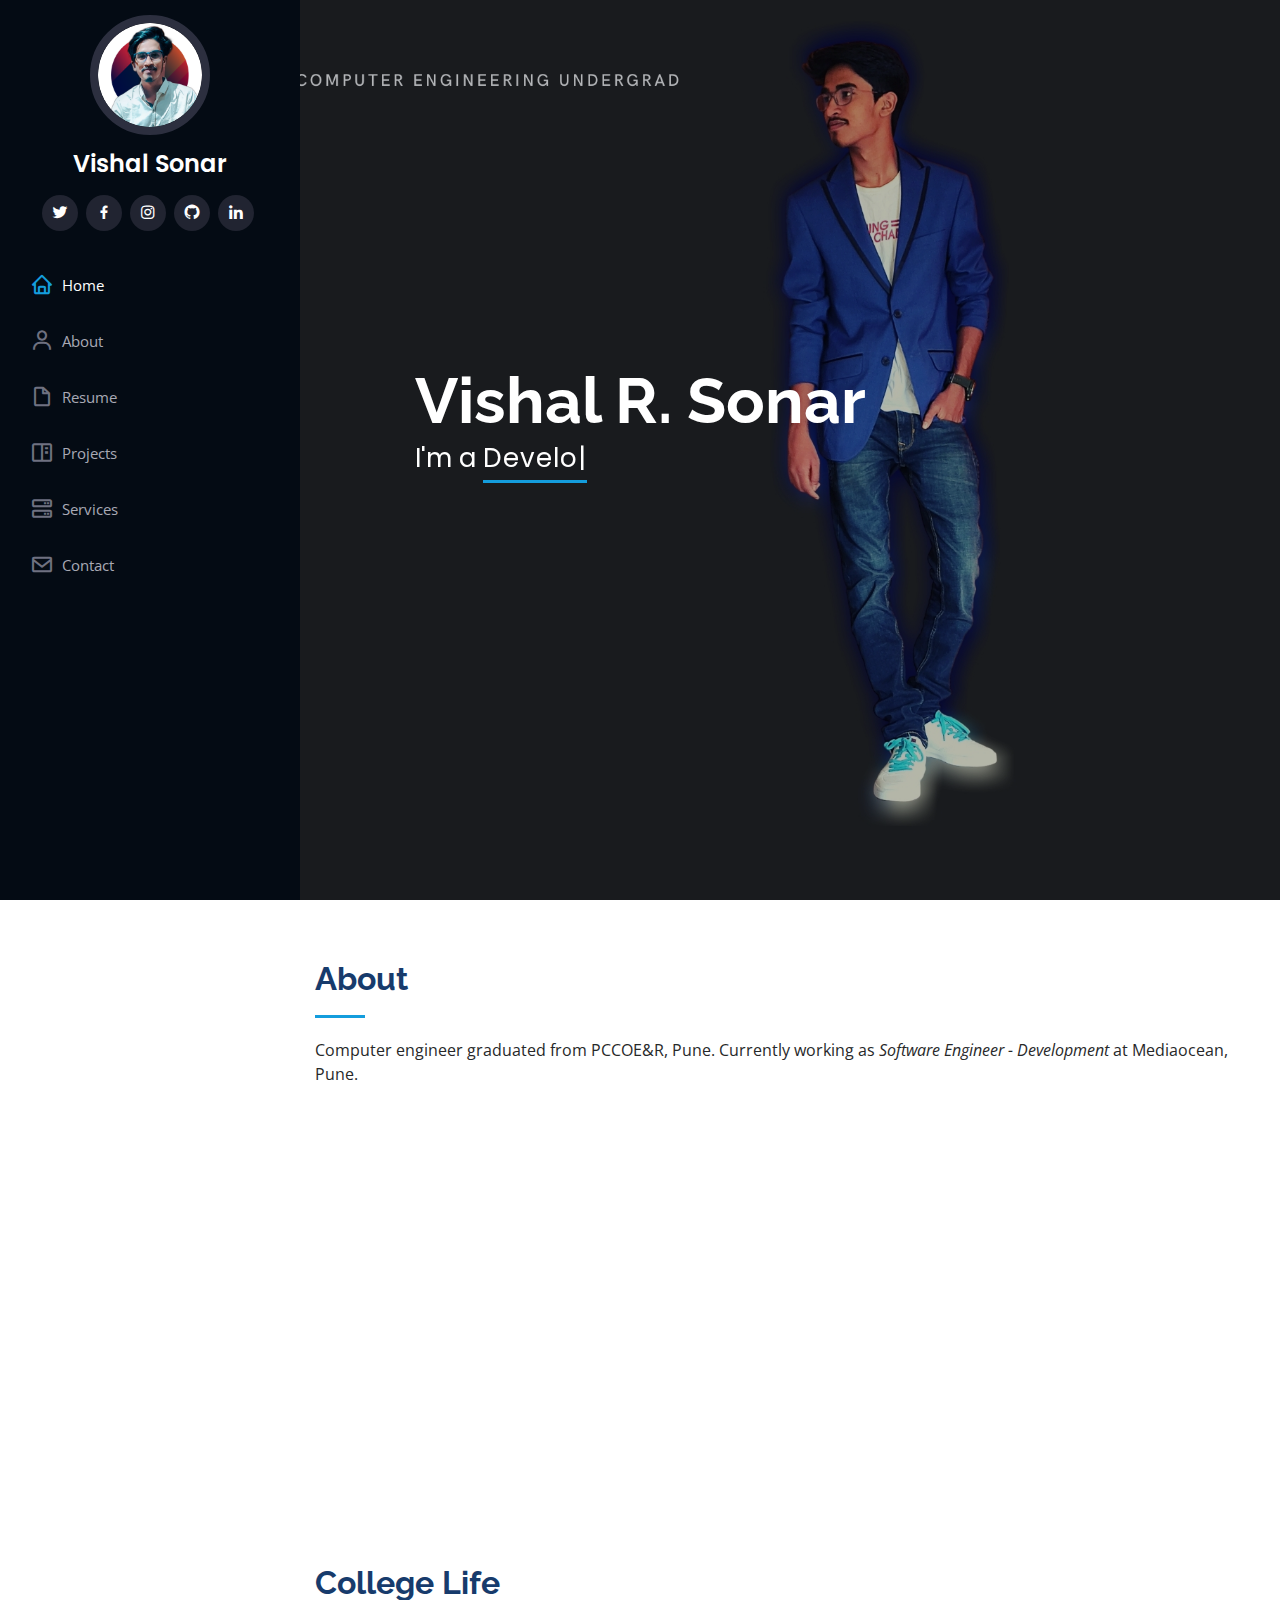
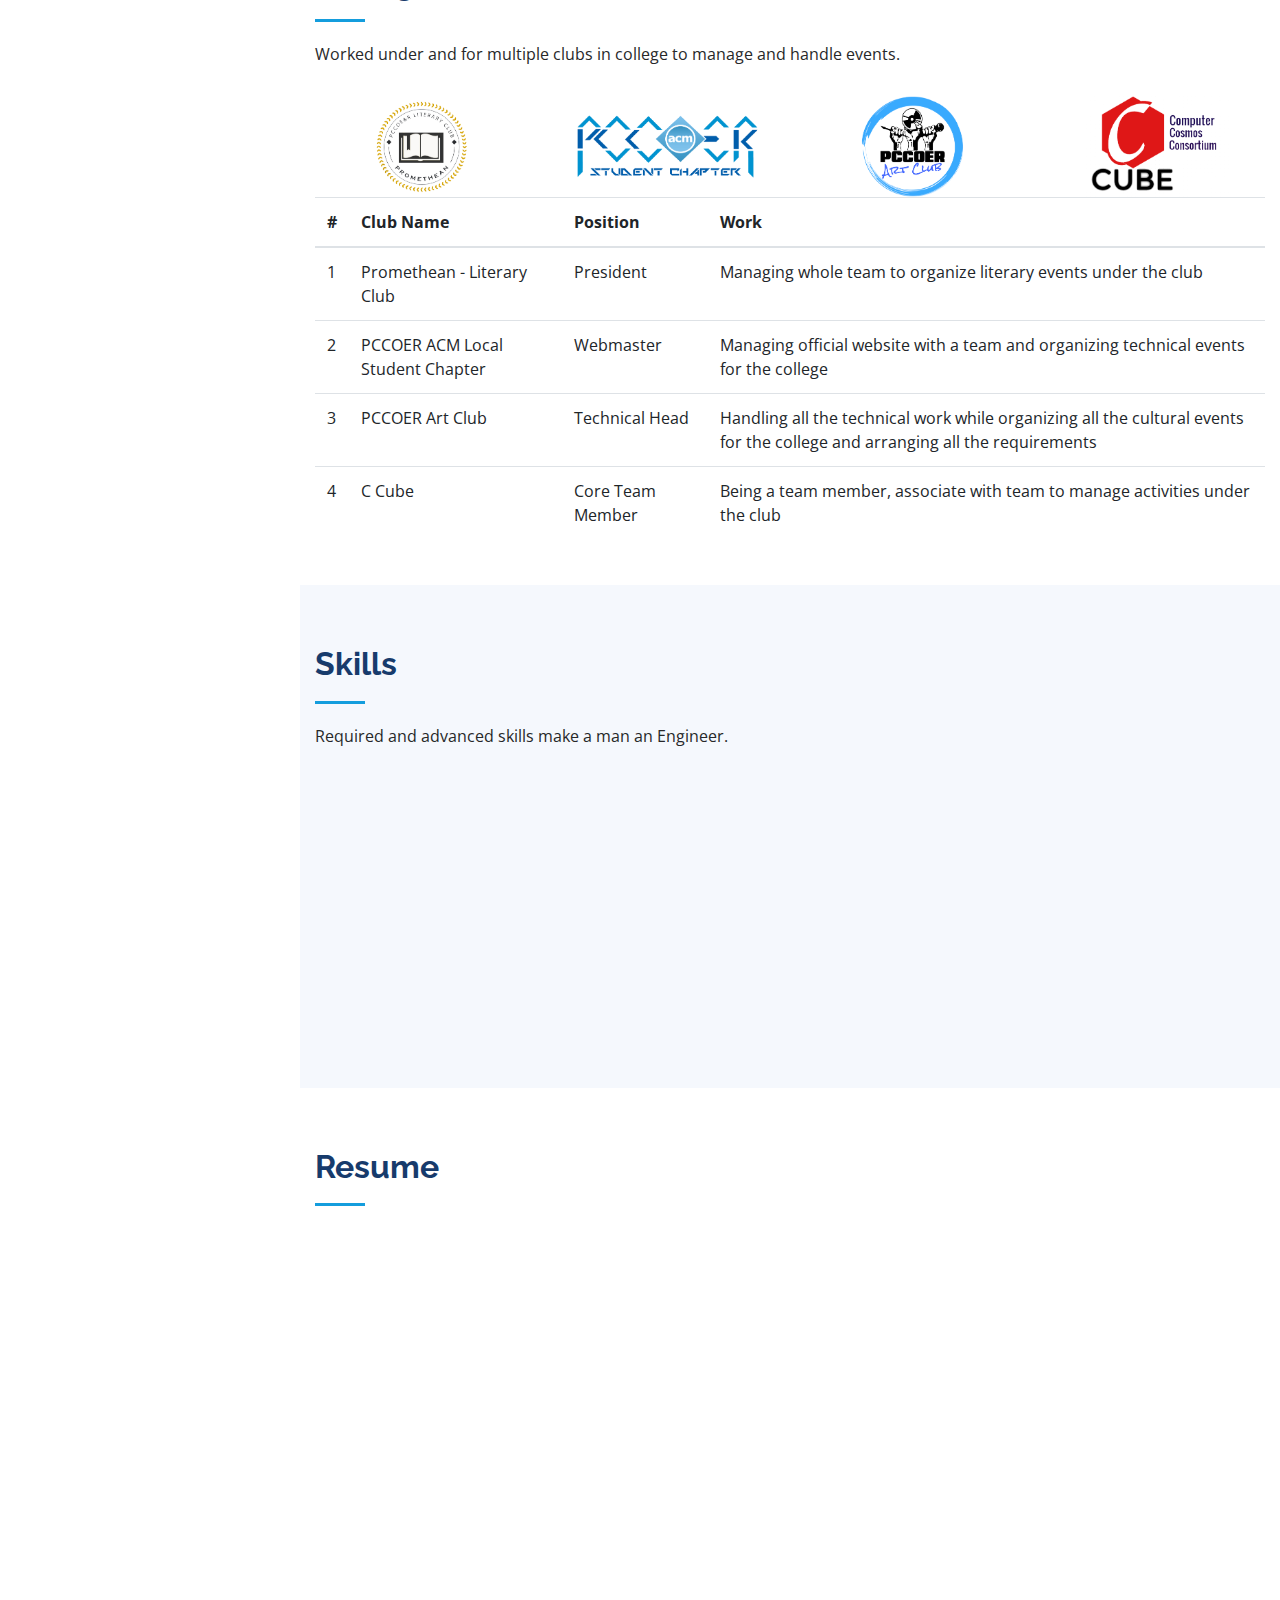
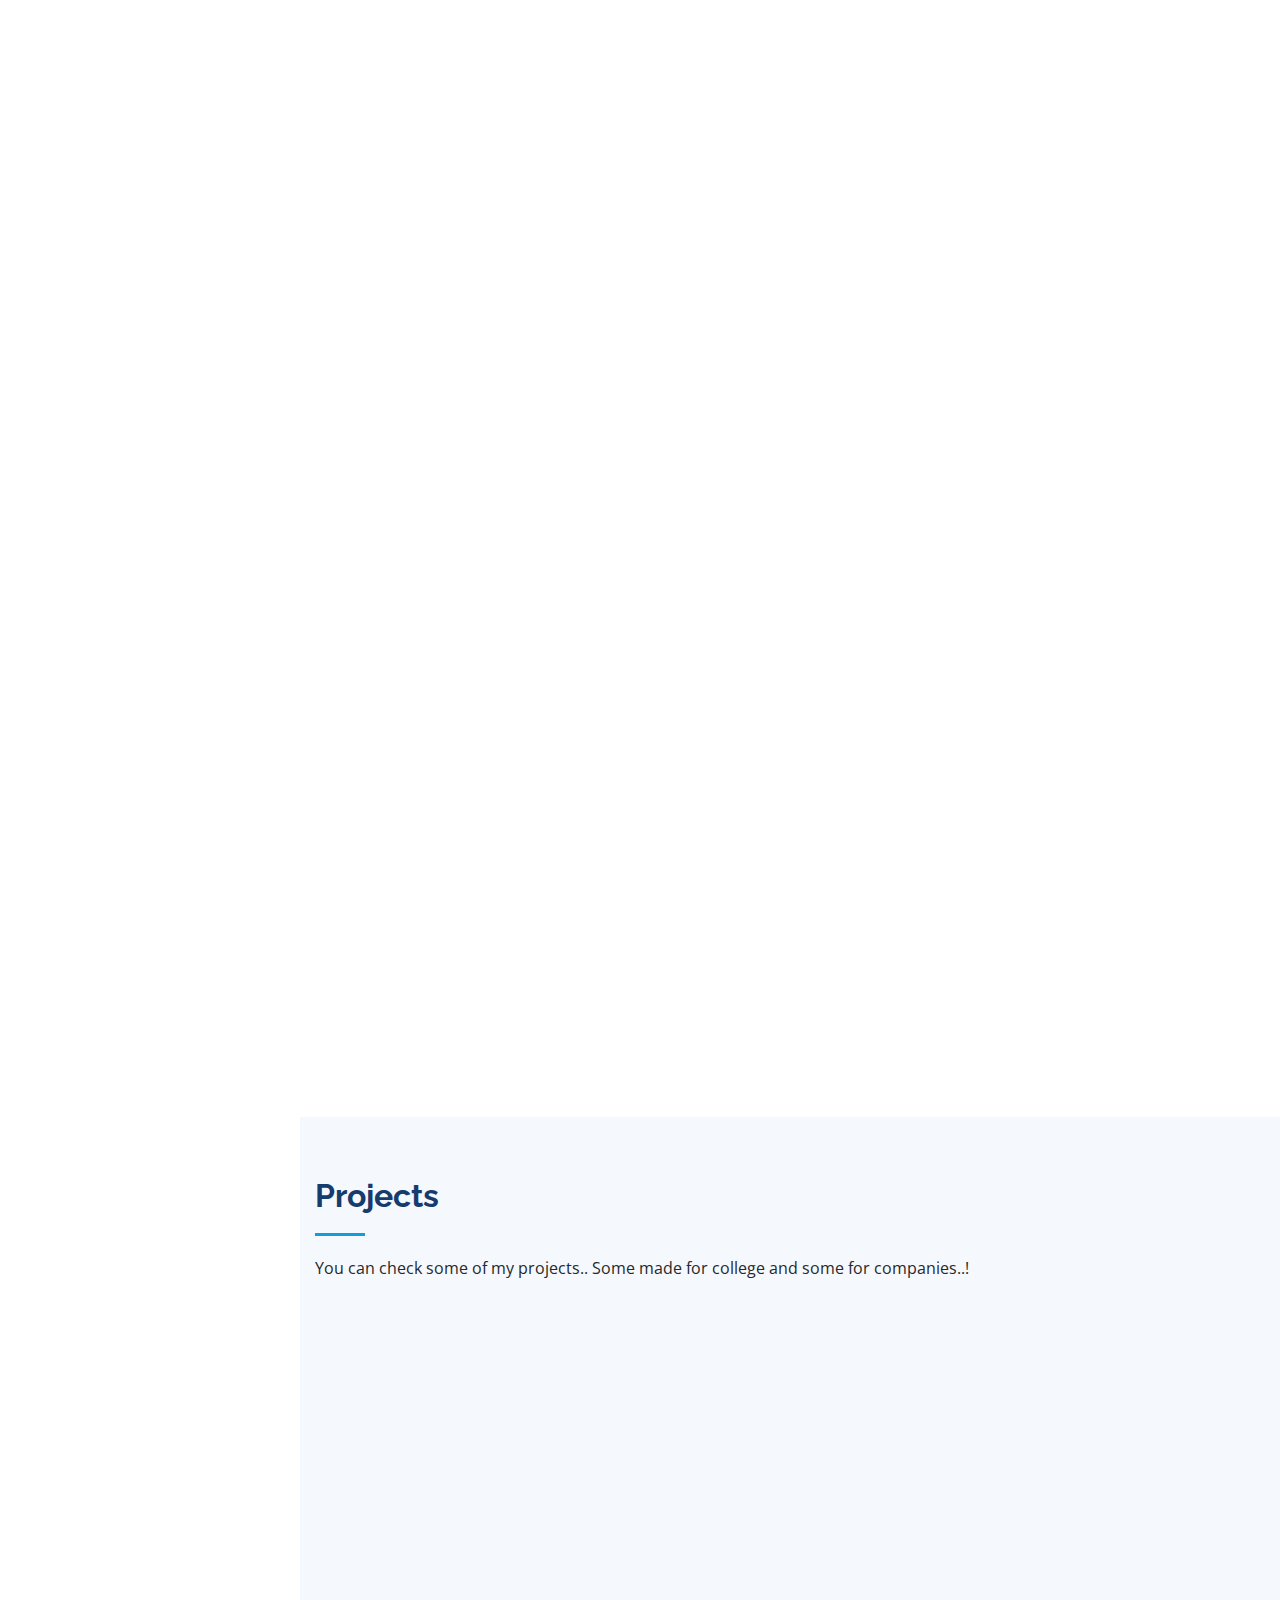
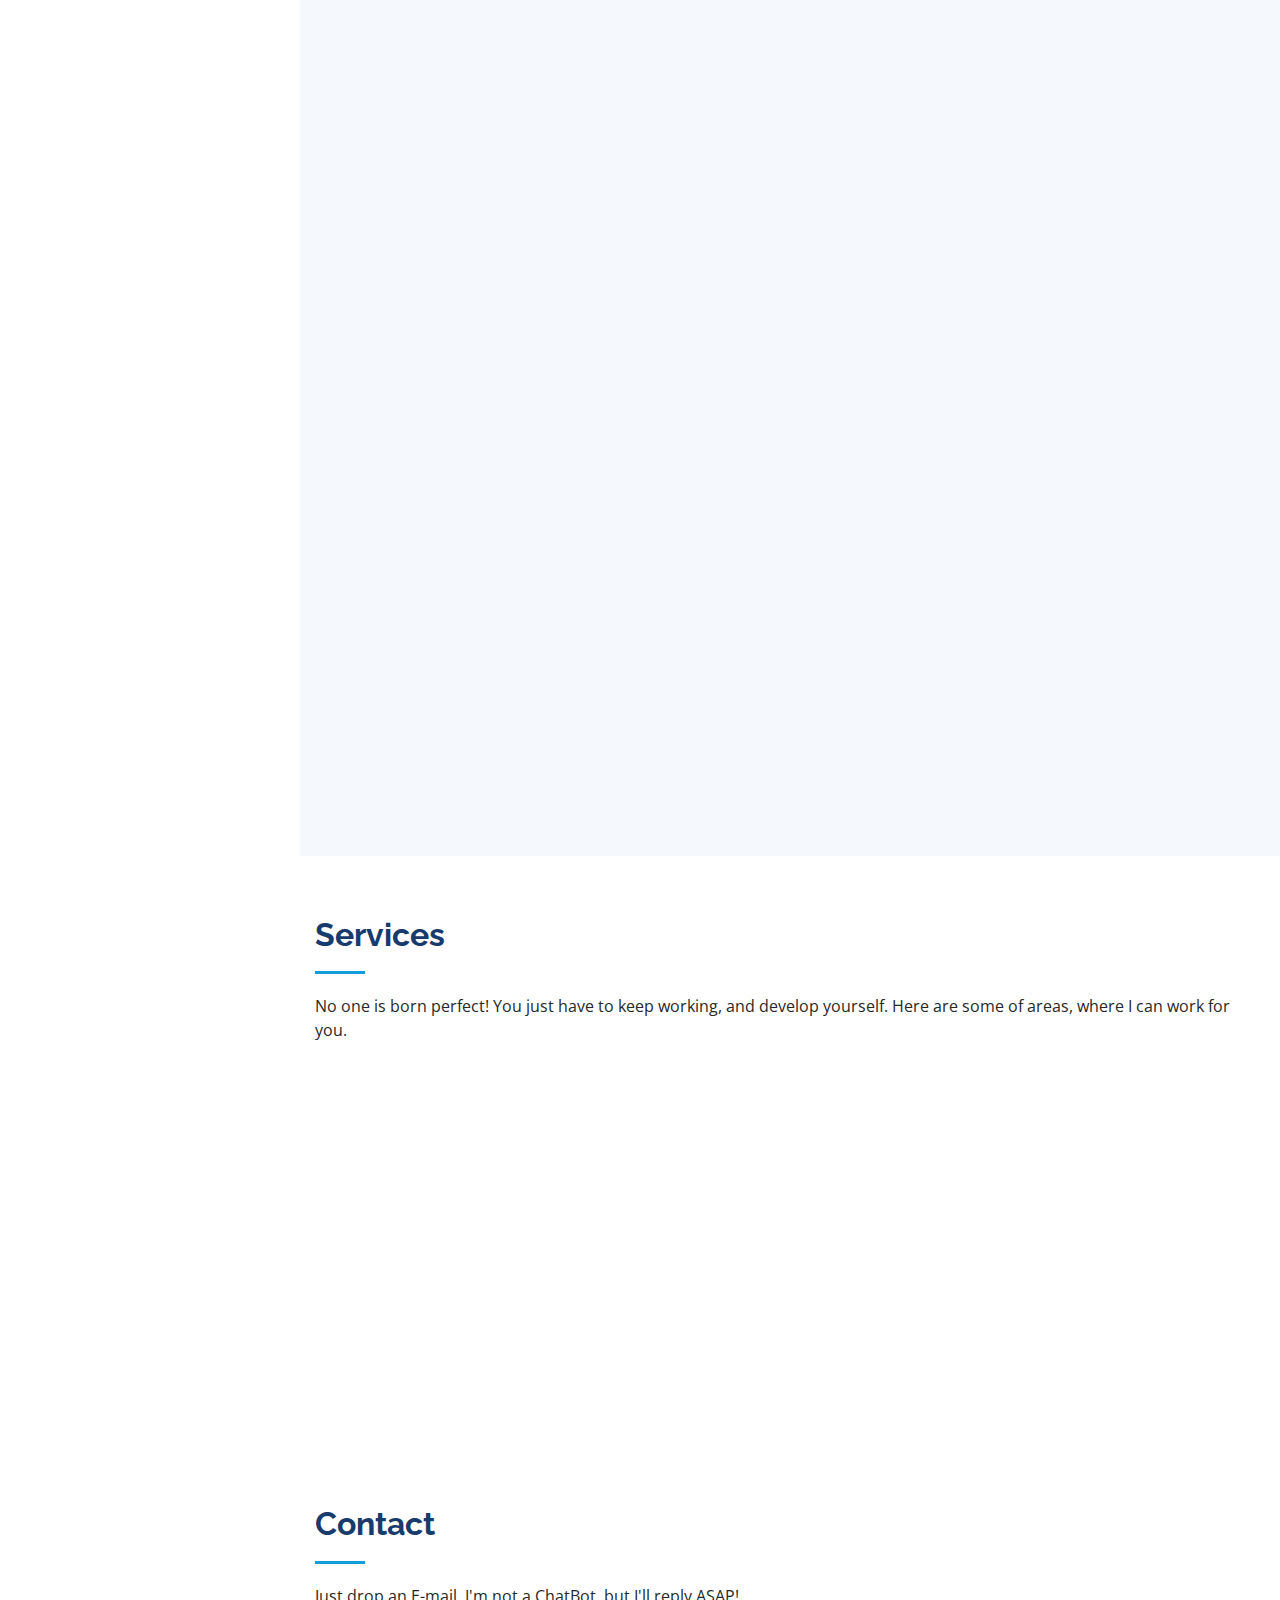
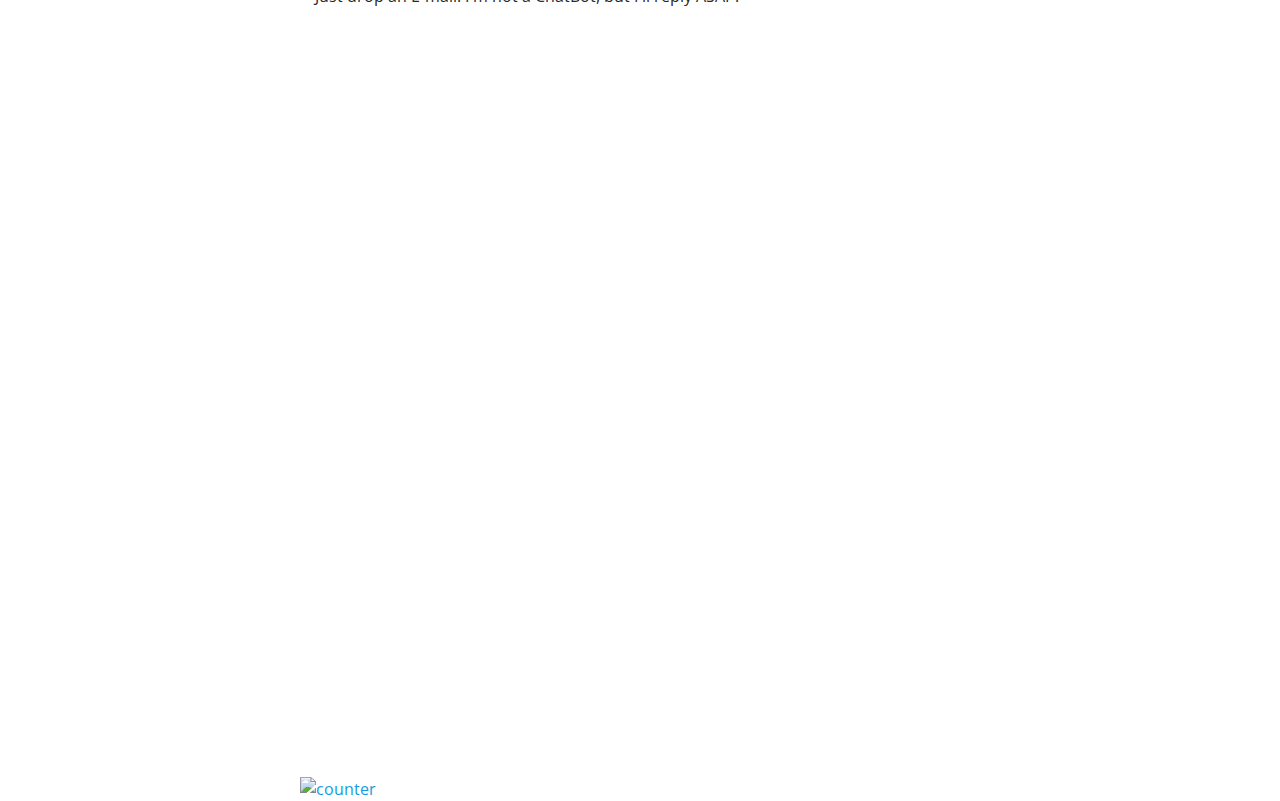
==== commit 4e818266: "Update index.html" ====
--- a/index.html
+++ b/index.html
@@ -379,8 +379,10 @@
             <h3 class="resume-title">Professional Experience</h3>
           
             <div class="resume-item">
+              <h4>Senior Software Engineer - Development</h4>
+              <h5>2025 - Present</h5>
               <h4>Software Engineer - Development</h4>
-              <h5>2023 - Present</h5>
+              <h5>2023 - 2025</h5>
               <h4>Associate Software Engineer - Development</h4>
               <h5>2021 - 2023</h5>
               <p><em>MediaOcean Asia Pvt. Ltd.</em></p>
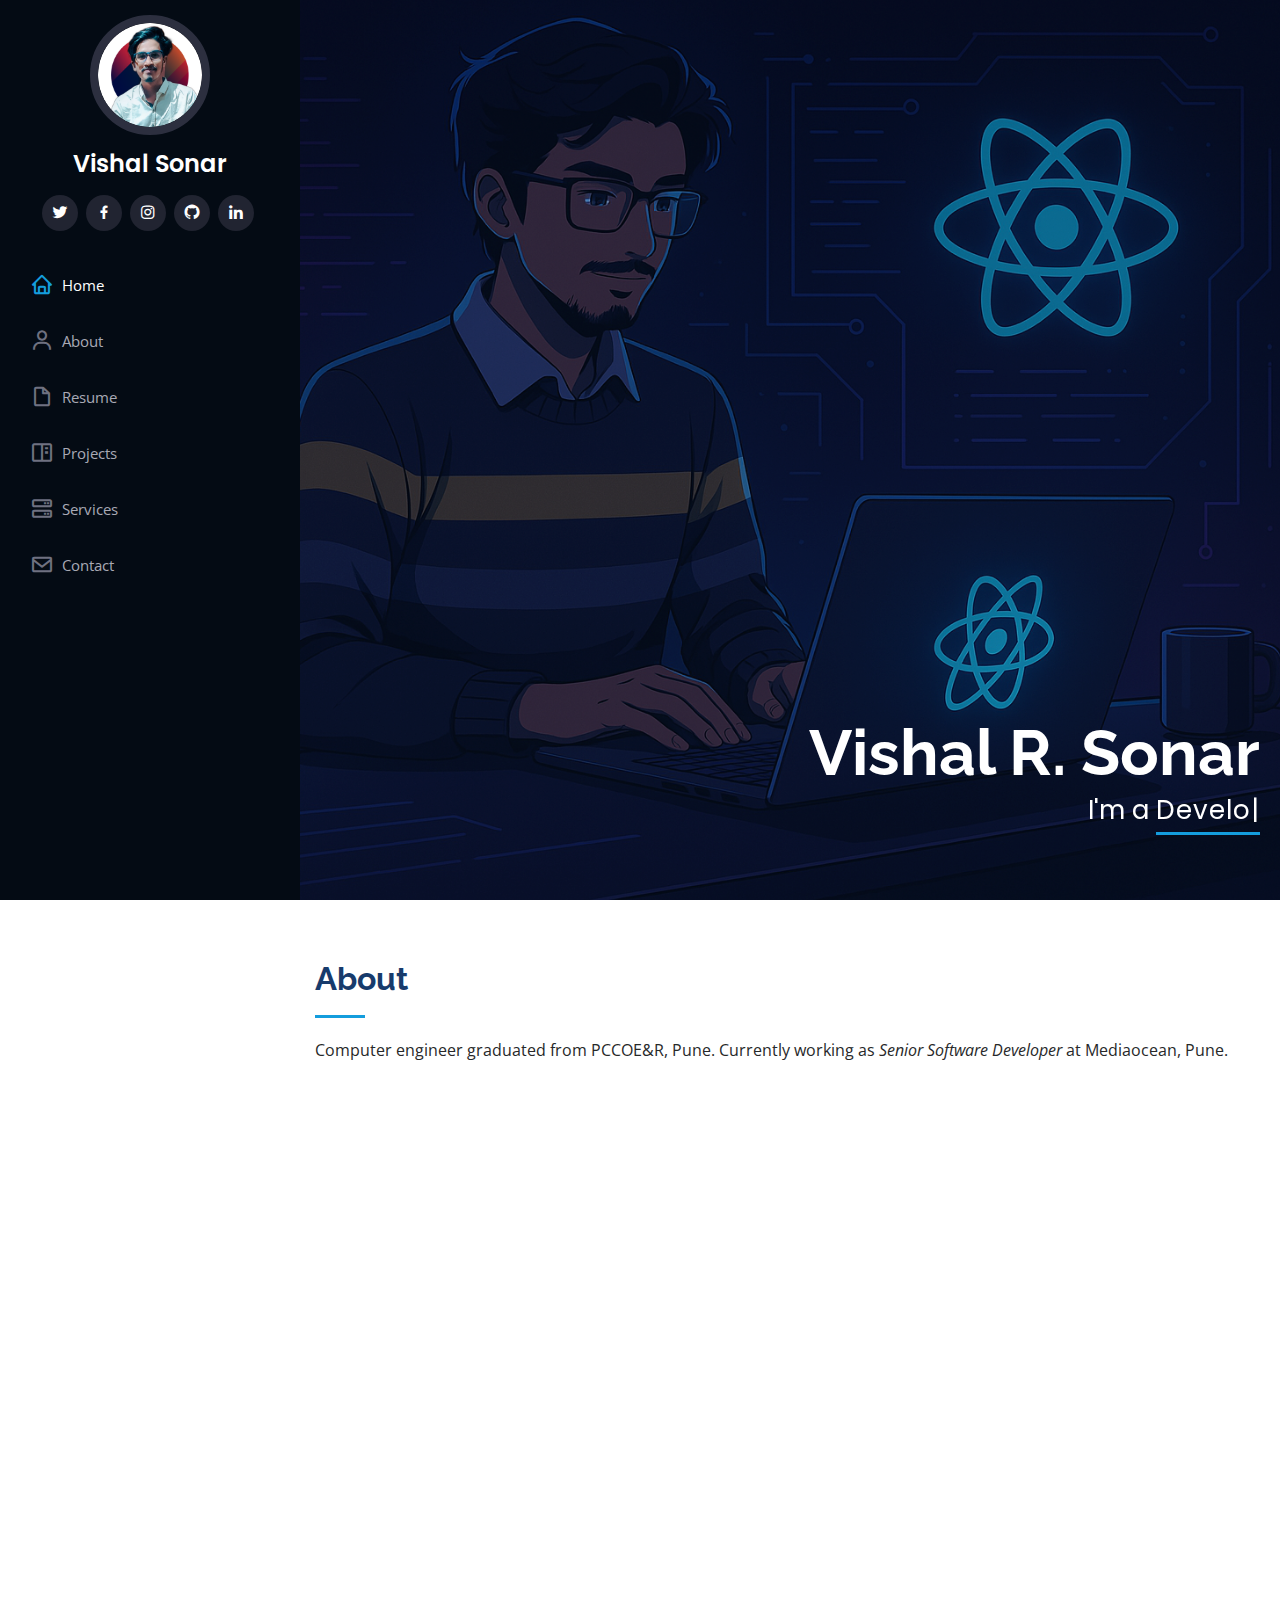
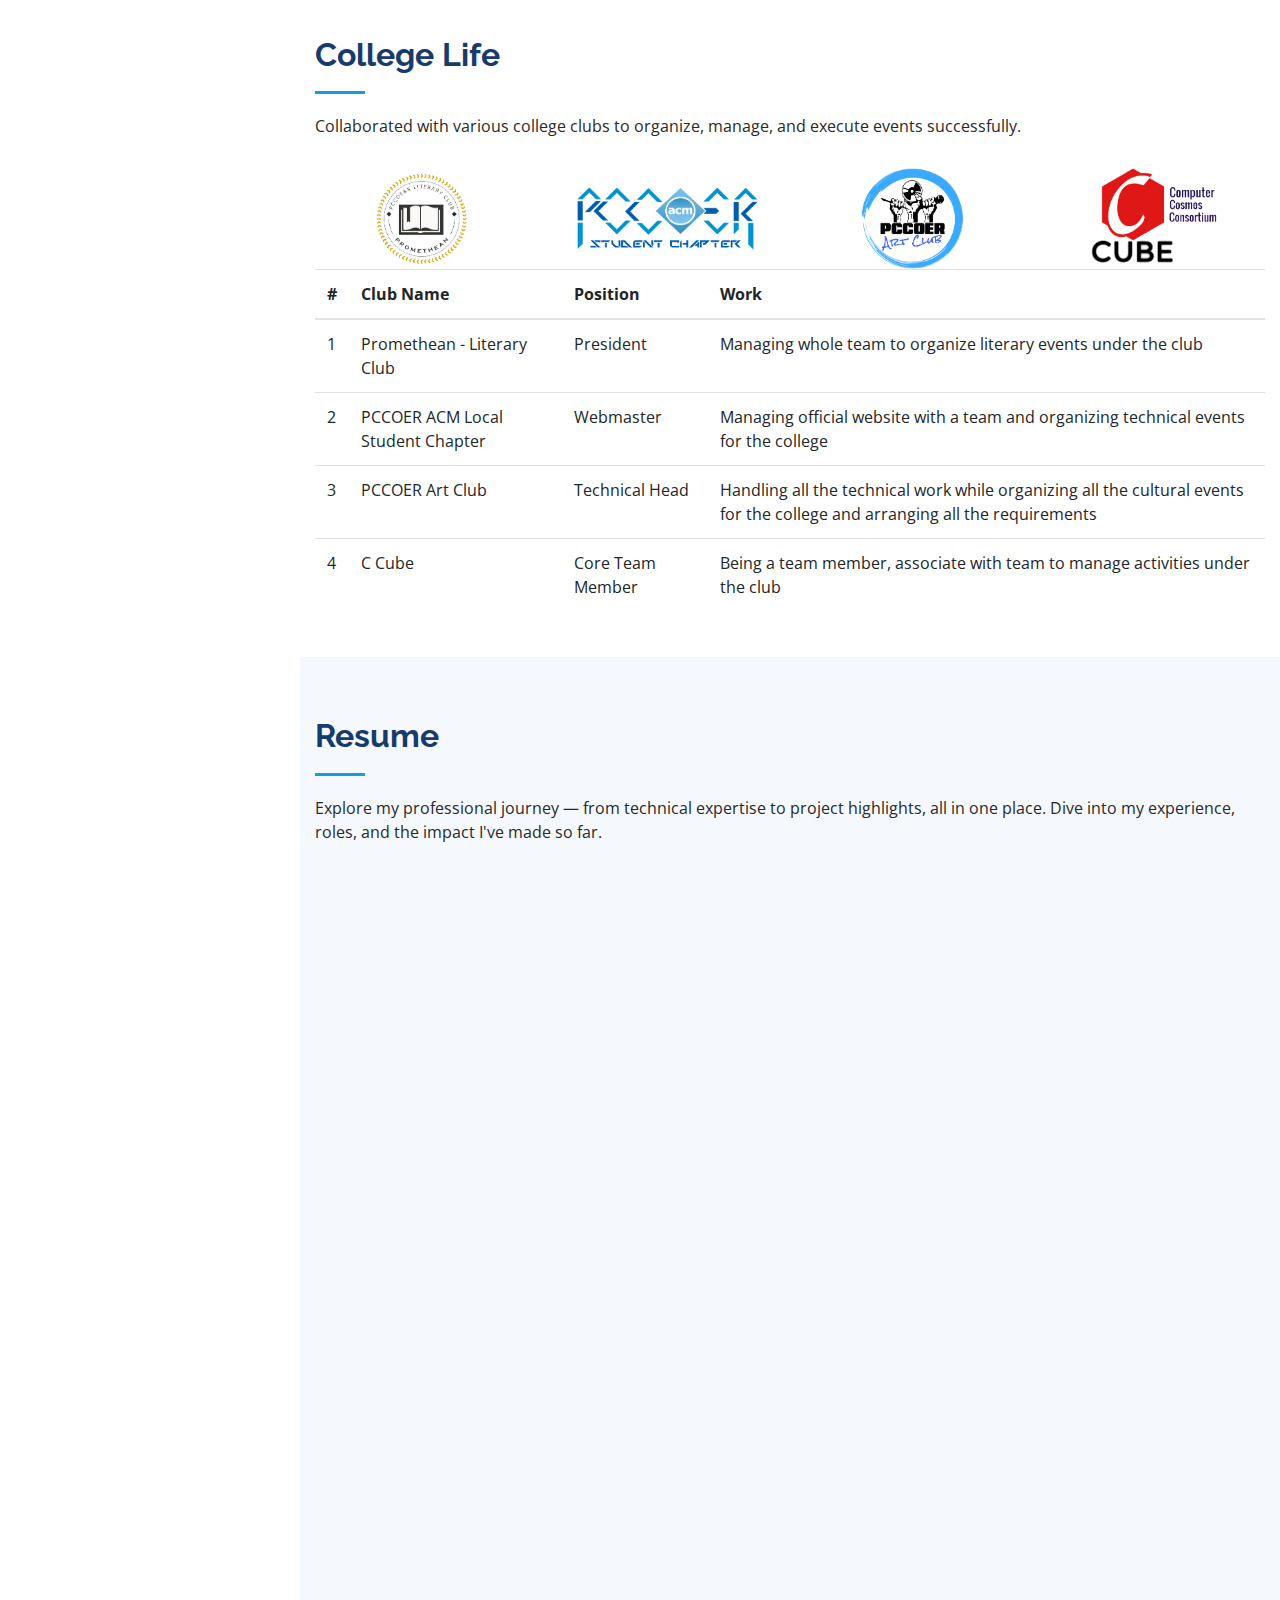
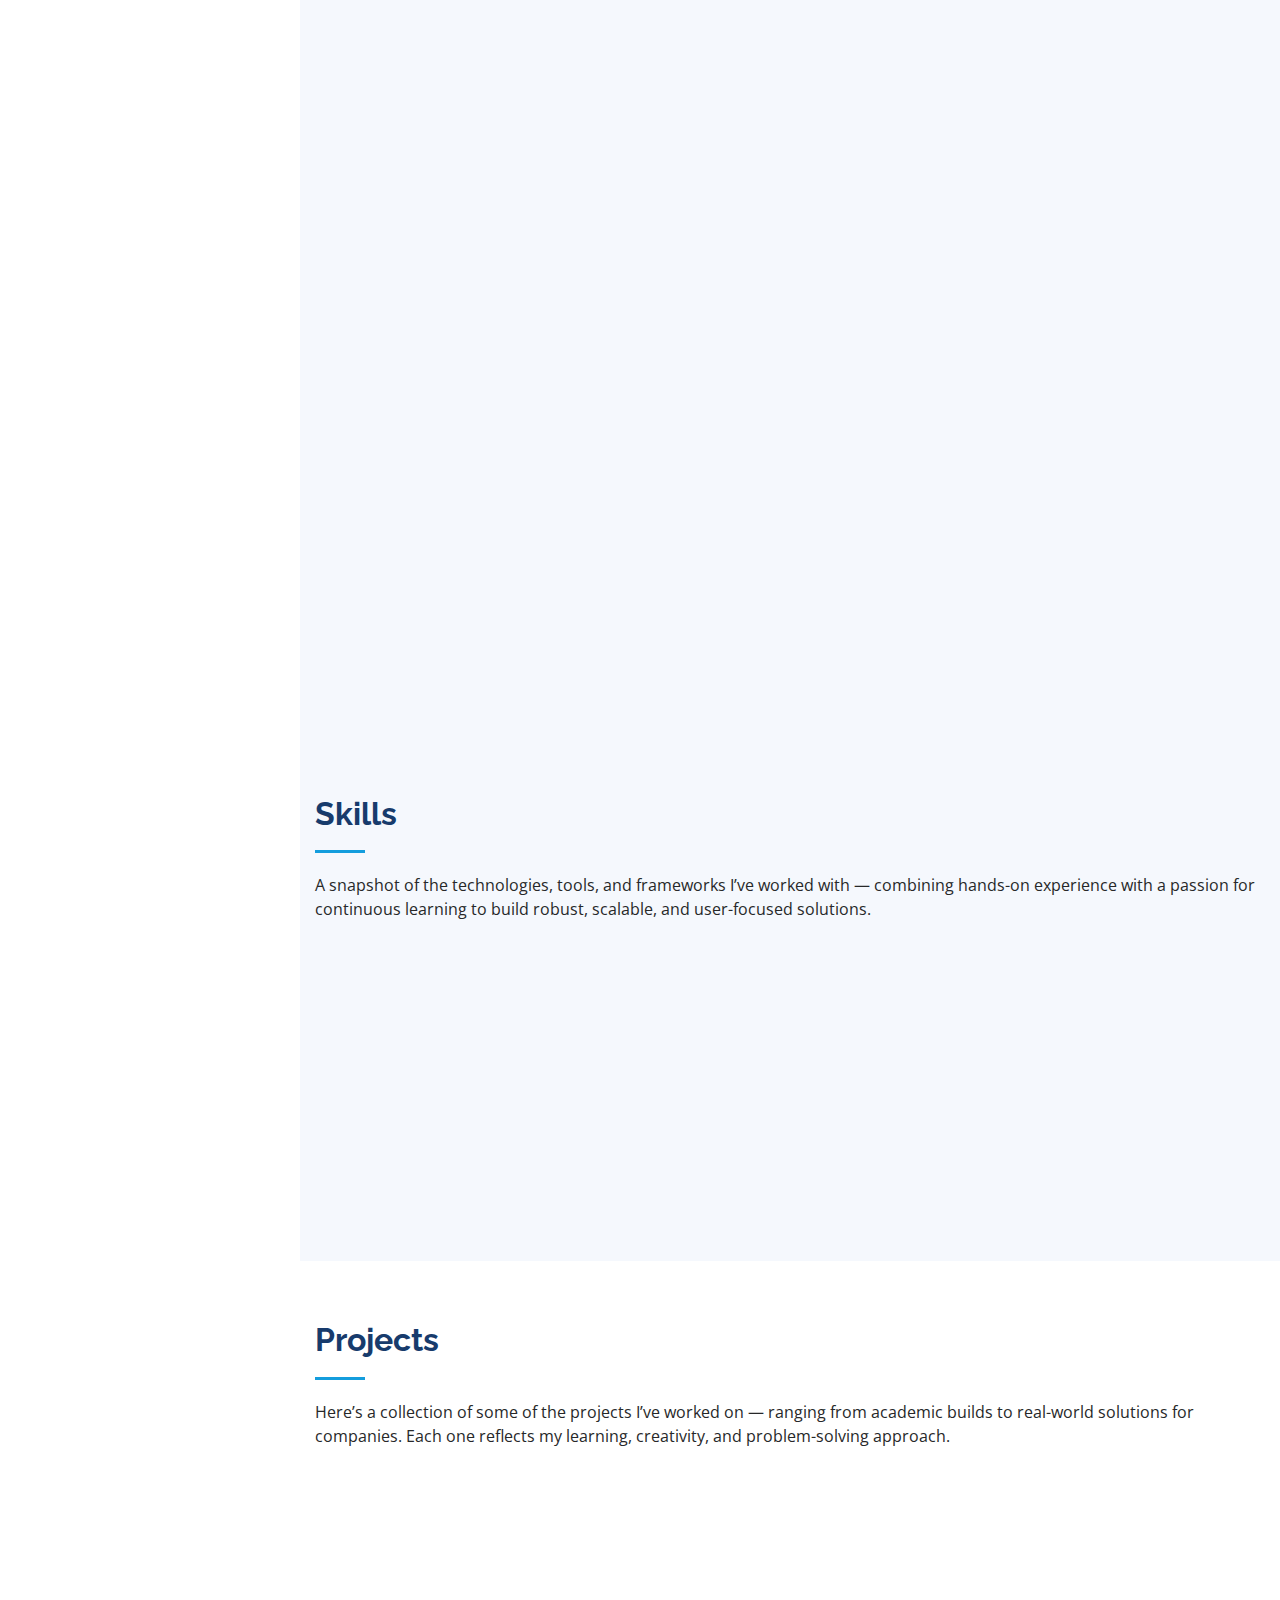
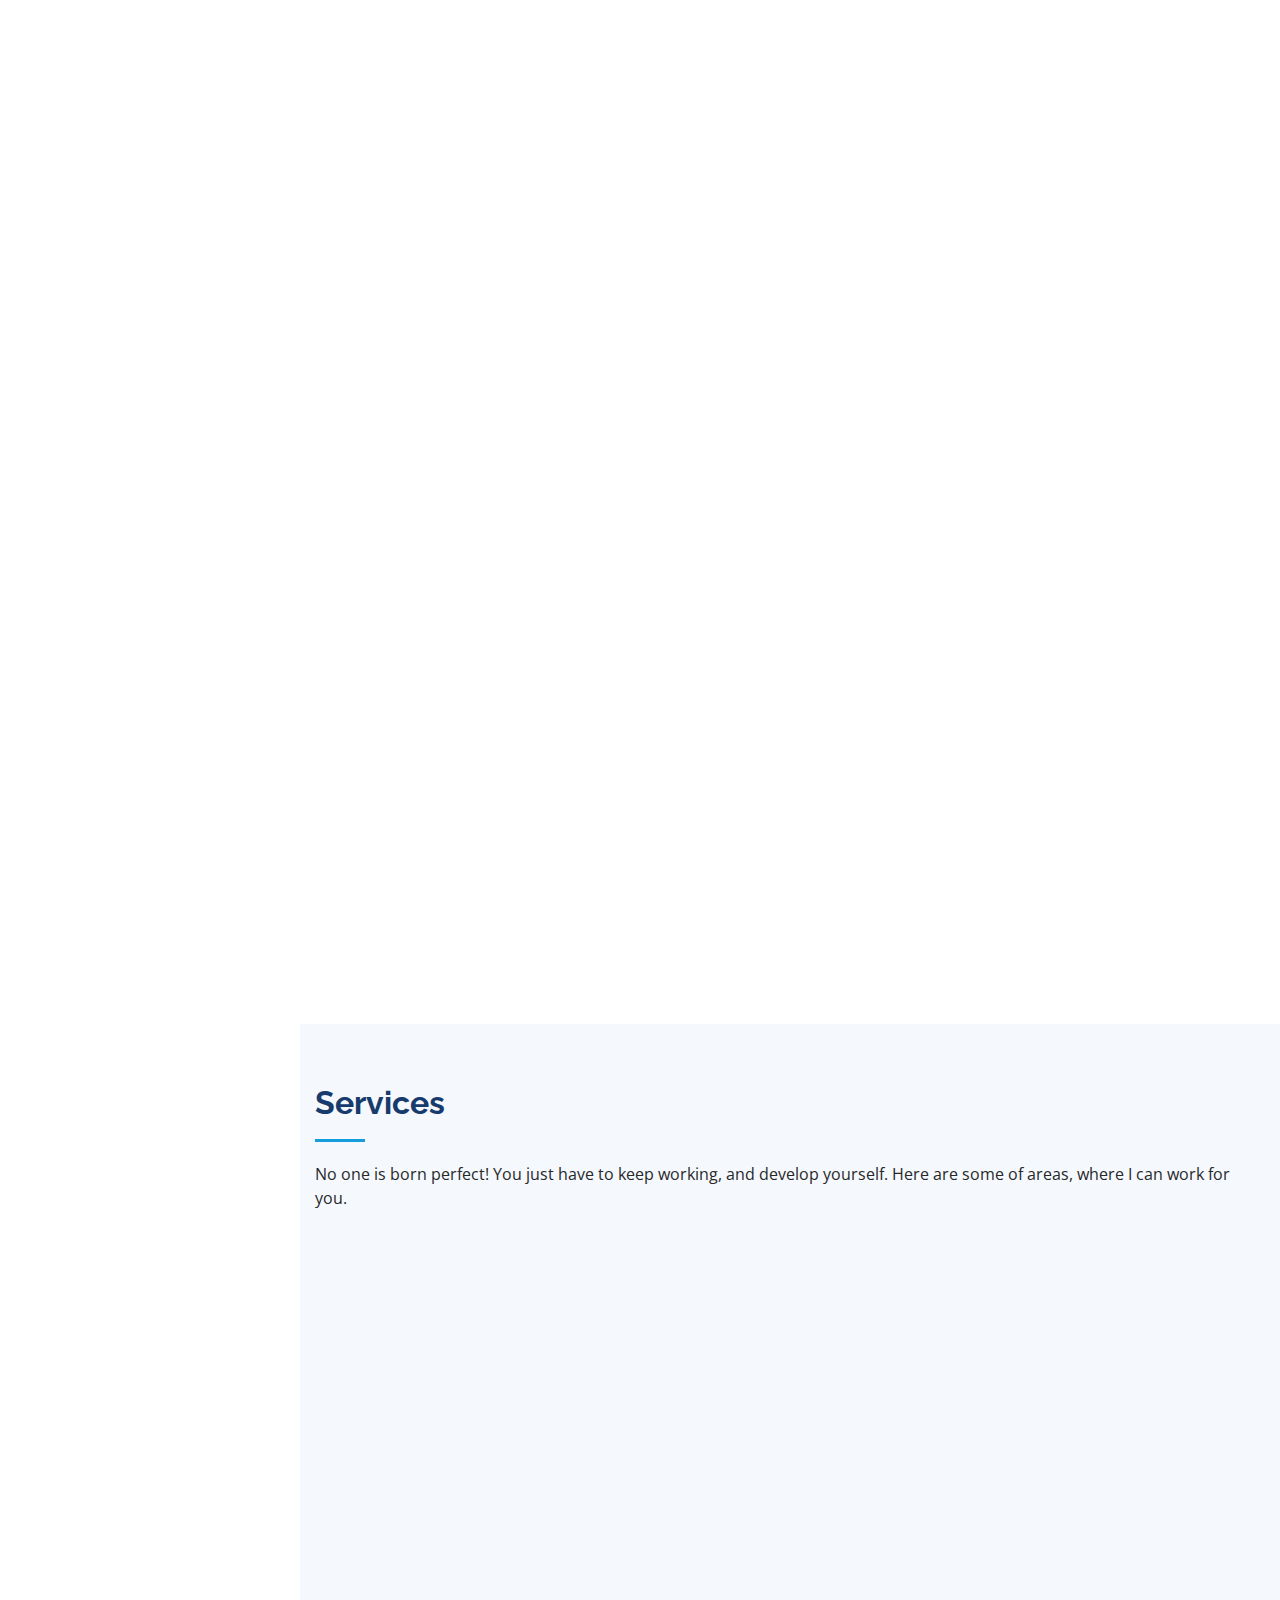
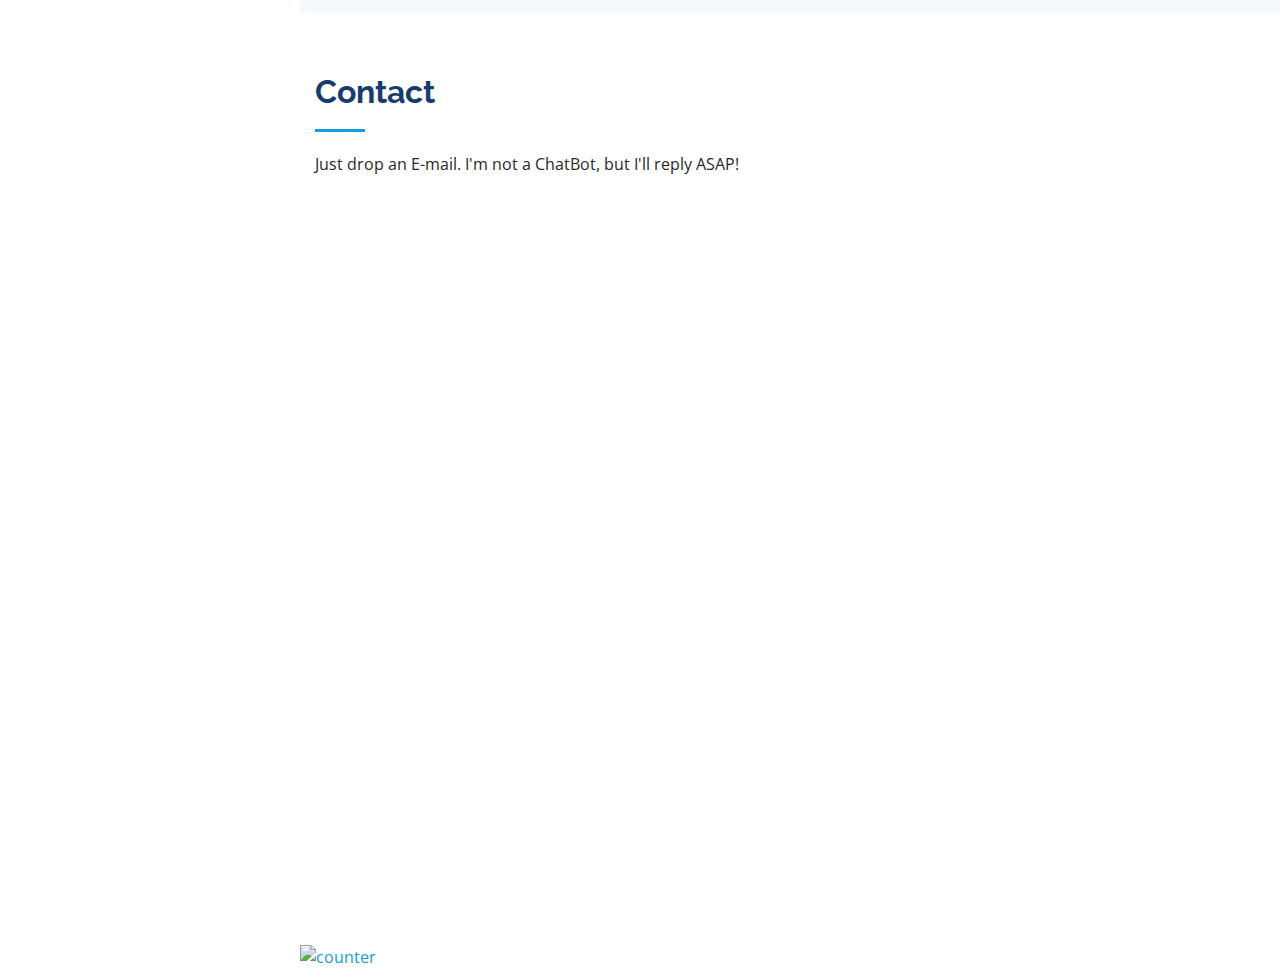
==== commit a3a60096: "New updates" ====
--- a/index.html
+++ b/index.html
@@ -1,145 +1,247 @@
 <!DOCTYPE html>
 <html lang="en">
-
-<head>
-  <meta charset="utf-8">
-  <meta content="width=device-width, initial-scale=1.0" name="viewport">
-
-  <title>Vishal Sonar Portfolio</title>
-  <link rel="shortcut icon" type="image/png" href="assets/img/VS.png" />
-  <!-- Meta tags -->
-  <meta name="description" content="Portfolio site for Vishal Sonar, Web Developer">
-  <meta name="keywords" content="Vishal Sonar, Vishal Sonar Portfolio, vishal sonar pune, web developer, react developer, fullstack developer, portfolio site template, pccoer, mediaocean">
-  <meta name="author" content="Vishal Sonar">
-
-  <!-- Google Fonts -->
-  <link href="https://fonts.googleapis.com/css?family=Open+Sans:300,300i,400,400i,600,600i,700,700i|Raleway:300,300i,400,400i,500,500i,600,600i,700,700i|Poppins:300,300i,400,400i,500,500i,600,600i,700,700i" rel="stylesheet">
-
-  <!-- Vendor CSS Files -->
-  <link href="assets/vendor/bootstrap/css/bootstrap.min.css" rel="stylesheet">
-  <link href="assets/vendor/icofont/icofont.min.css" rel="stylesheet">
-  <link href="assets/vendor/boxicons/css/boxicons.min.css" rel="stylesheet">
-  <link href="assets/vendor/venobox/venobox.css" rel="stylesheet">
-  <link href="assets/vendor/owl.carousel/assets/owl.carousel.min.css" rel="stylesheet">
-  <link href="assets/vendor/aos/aos.css" rel="stylesheet">
-
-  <!-- Template Main CSS File -->
-  <link href="assets/css/style.css" rel="stylesheet">
-
-</head>
-
-<body>
-
-  <!-- ======= Mobile nav toggle button ======= -->
-  <button type="button" class="mobile-nav-toggle d-xl-none"><i class="icofont-navigation-menu"></i></button>
-
-  <!-- ======= Header ======= -->
-  <header id="header">
-    <div class="d-flex flex-column">
-
-      <div class="profile">
-        <img src="assets/img/VS-profile.png" alt="" class="img-fluid rounded-circle">
-        <h1 class="text-light"><a href="index.html">Vishal Sonar</a></h1>
-        <div class="social-links mt-3 text-center">
-          <a href="https://twitter.com/ViBRUS7" target="_blank" class="twitter"><i class="bx bxl-twitter"></i></a>
-          <a href="https://www.facebook.com/vibrus77/" target="_blank" class="facebook"><i class="bx bxl-facebook"></i></a>
-          <a href="https://www.instagram.com/vs.vibrus/" target="_blank" class="instagram"><i class="bx bxl-instagram"></i></a>
-          <a href="https://github.com/ViBRUS" target="_blank" class="google-plus"><i class="bx bxl-github"></i></a>
-          <a href="https://www.linkedin.com/in/vibrus/" target="_blank" class="linkedin"><i class="bx bxl-linkedin"></i></a>
+  <head>
+    <meta charset="utf-8" />
+    <meta content="width=device-width, initial-scale=1.0" name="viewport" />
+
+    <title>Vishal Sonar Portfolio</title>
+    <link rel="shortcut icon" type="image/png" href="assets/img/VS.png" />
+    <!-- Meta tags -->
+    <meta
+      name="description"
+      content="Portfolio site for Vishal Sonar, Web Developer"
+    />
+    <meta
+      name="keywords"
+      content="Vishal Sonar, Vishal Sonar Portfolio, vishal sonar pune, web developer, react developer, fullstack developer, portfolio site template, pccoer, mediaocean, vishal mediaocean, vibrus, vibrus pune"
+    />
+    <meta name="author" content="Vishal Sonar" />
+
+    <!-- Google Fonts -->
+    <link
+      href="https://fonts.googleapis.com/css?family=Open+Sans:300,300i,400,400i,600,600i,700,700i|Raleway:300,300i,400,400i,500,500i,600,600i,700,700i|Poppins:300,300i,400,400i,500,500i,600,600i,700,700i"
+      rel="stylesheet"
+    />
+
+    <!-- Vendor CSS Files -->
+    <link
+      href="assets/vendor/bootstrap/css/bootstrap.min.css"
+      rel="stylesheet"
+    />
+    <link href="assets/vendor/icofont/icofont.min.css" rel="stylesheet" />
+    <link href="assets/vendor/boxicons/css/boxicons.min.css" rel="stylesheet" />
+    <link href="assets/vendor/venobox/venobox.css" rel="stylesheet" />
+    <link
+      href="assets/vendor/owl.carousel/assets/owl.carousel.min.css"
+      rel="stylesheet"
+    />
+    <link href="assets/vendor/aos/aos.css" rel="stylesheet" />
+
+    <!-- Template Main CSS File -->
+    <link href="assets/css/style.css" rel="stylesheet" />
+  </head>
+
+  <body>
+    <!-- ======= Mobile nav toggle button ======= -->
+    <button type="button" class="mobile-nav-toggle d-xl-none">
+      <i class="icofont-navigation-menu"></i>
+    </button>
+
+    <!-- ======= Header ======= -->
+    <header id="header">
+      <div class="d-flex flex-column">
+        <div class="profile">
+          <img
+            src="assets/img/VS-profile.png"
+            alt=""
+            class="img-fluid rounded-circle"
+          />
+          <h1 class="text-light"><a href="index.html">Vishal Sonar</a></h1>
+          <div class="social-links mt-3 text-center">
+            <a
+              href="https://twitter.com/ViBRUS7"
+              target="_blank"
+              class="twitter"
+              ><i class="bx bxl-twitter"></i
+            ></a>
+            <a
+              href="https://www.facebook.com/vibrus77/"
+              target="_blank"
+              class="facebook"
+              ><i class="bx bxl-facebook"></i
+            ></a>
+            <a
+              href="https://www.instagram.com/vs.vibrus/"
+              target="_blank"
+              class="instagram"
+              ><i class="bx bxl-instagram"></i
+            ></a>
+            <a
+              href="https://github.com/ViBRUS"
+              target="_blank"
+              class="google-plus"
+              ><i class="bx bxl-github"></i
+            ></a>
+            <a
+              href="https://www.linkedin.com/in/vibrus/"
+              target="_blank"
+              class="linkedin"
+              ><i class="bx bxl-linkedin"></i
+            ></a>
+          </div>
         </div>
+
+        <nav class="nav-menu">
+          <ul>
+            <li class="active">
+              <a href="#hero"><i class="bx bx-home"></i> <span>Home</span></a>
+            </li>
+            <li>
+              <a href="#about"><i class="bx bx-user"></i> <span>About</span></a>
+            </li>
+            <li>
+              <a href="#resume"
+                ><i class="bx bx-file-blank"></i> <span>Resume</span></a
+              >
+            </li>
+            <li>
+              <a href="#portfolio"
+                ><i class="bx bx-book-content"></i> Projects</a
+              >
+            </li>
+            <li>
+              <a href="#services"><i class="bx bx-server"></i> Services</a>
+            </li>
+            <li>
+              <a href="#contact"><i class="bx bx-envelope"></i> Contact</a>
+            </li>
+          </ul>
+        </nav>
+        <!-- .nav-menu -->
+        <button type="button" class="mobile-nav-toggle d-xl-none">
+          <i class="icofont-navigation-menu"></i>
+        </button>
       </div>
-
-      <nav class="nav-menu">
-        <ul>
-          <li class="active"><a href="index.html"><i class="bx bx-home"></i> <span>Home</span></a></li>
-          <li><a href="#about"><i class="bx bx-user"></i> <span>About</span></a></li>
-          <li><a href="#resume"><i class="bx bx-file-blank"></i> <span>Resume</span></a></li>
-          <li><a href="#portfolio"><i class="bx bx-book-content"></i> Projects</a></li>
-          <li><a href="#services"><i class="bx bx-server"></i> Services</a></li>
-          <li><a href="#contact"><i class="bx bx-envelope"></i> Contact</a></li>
-
-        </ul>
-      </nav><!-- .nav-menu -->
-      <button type="button" class="mobile-nav-toggle d-xl-none"><i class="icofont-navigation-menu"></i></button>
-
-    </div>
-  </header><!-- End Header -->
-
-  <!-- ======= Hero Section ======= -->
-  <section id="hero" class="d-flex flex-column justify-content-center align-items-center">
-    <div class="hero-container" data-aos="fade-in">
-      <h1>Vishal R. Sonar</h1>
-      <p>I'm a <span class="typed" data-typed-items="Developer., Designer., Freelancer., Photographer."></span></p>
-    </div>
-  </section><!-- End Hero -->
-
-  <main id="main">
-
-    <!-- ======= About Section ======= -->
-    <section id="about" class="about">
-      <div class="container">
-
-        <div class="section-title">
-          <h2>About</h2>
-          <p>Computer engineer graduated from PCCOE&R, Pune.
-            Currently working as <em>Software Engineer - Development</em> at Mediaocean, Pune.
-          </p>
+    </header>
+    <!-- End Header -->
+
+    <!-- ======= Hero Section ======= -->
+    <section
+      id="hero"
+      class="d-flex flex-column justify-content-center align-items-center"
+    >
+      <div class="hero-container" data-aos="fade-in">
+        <h1>Vishal R. Sonar</h1>
+        <p>
+          I'm a
+          <span
+            class="typed"
+            data-typed-items="Developer., Designer., Engineer., Freelancer., Photographer."
+          ></span>
+        </p>
+      </div>
+    </section>
+    <!-- End Hero -->
+
+    <main id="main">
+      <!-- ======= About Section ======= -->
+      <section id="about" class="about">
+        <div class="container">
+          <div class="section-title">
+            <h2>About</h2>
+            <p>
+              Computer engineer graduated from PCCOE&R, Pune. Currently working
+              as <em>Senior Software Developer</em> at Mediaocean, Pune.
+            </p>
+          </div>
+
+          <div class="row">
+            <div class="col-lg-4" data-aos="fade-right">
+              <img
+                src="assets/img/VS_PROFILE_NEW.png"
+                class="img-fluid"
+                alt=""
+              />
+            </div>
+            <div class="col-lg-8 pt-4 pt-lg-0 content" data-aos="fade-left">
+              <!-- <h3>A Computer Engineer &amp; Web Developer.</h3> -->
+              <h3>A Full-Stack Developer.</h3>
+              <p class="font-italic">
+                Born in a village and brought up to a tier-2 city, completed
+                higher education in a metropolitan city, and now working as a
+                senior software developer in one of the best ad-Tech company.
+              </p>
+              <div class="row">
+                <div class="col-lg-6">
+                  <ul>
+                    <li>
+                      <i class="icofont-rounded-right"></i>
+                      <strong>Phone:</strong> ----
+                    </li>
+                    <li>
+                      <i class="icofont-rounded-right"></i>
+                      <strong>Email:</strong> vibrus77@gmail.com
+                    </li>
+                    <li>
+                      <i class="icofont-rounded-right"></i>
+                      <strong>City:</strong> Dhule, Maharashtra
+                    </li>
+                    <li>
+                      <i class="icofont-rounded-right"></i>
+                      <strong>Cur. organization:</strong> MediaOcean, Pune
+                    </li>
+                  </ul>
+                </div>
+                <div class="col-lg-6">
+                  <ul>
+                    <li>
+                      <i class="icofont-rounded-right"></i>
+                      <strong>College:</strong> PCCOE&R, Pune
+                    </li>
+                    <li>
+                      <i class="icofont-rounded-right"></i>
+                      <strong>Degree:</strong> B.E.
+                    </li>
+                    <li>
+                      <i class="icofont-rounded-right"></i>
+                      <strong>Branch:</strong> Computer Engineering
+                    </li>
+                    <li>
+                      <i class="icofont-rounded-right"></i>
+                      <strong>Zip Code:</strong> 424 001
+                    </li>
+                  </ul>
+                </div>
+              </div>
+              <p>
+                I'm a passionate software developer crafting user-centric web
+                applications. From building scalable backend systems in Java &
+                Spring Boot to designing sleek frontends with React & TypeScript
+                <br />
+                <em
+                  >— I bridge functionality with finesse. Always curious, always
+                  building, and always up for the next challenge.</em
+                >
+              </p>
+            </div>
+          </div>
         </div>
-
-        <div class="row">
-          <div class="col-lg-4" data-aos="fade-right">
-            <img src="assets/img/VS_PROFILE_NEW.png" class="img-fluid" alt="">
-          </div>
-          <div class="col-lg-8 pt-4 pt-lg-0 content" data-aos="fade-left">
-            <!-- <h3>A Computer Engineer &amp; Web Developer.</h3> -->
-            <h3>A Full-Stack Developer.</h3>
-            <p class="font-italic">
-              Born in a village and brought up to a tier-2 city, completed higher education in a metropolitan city, and now working as
-              a software developer in one of the best ad-Tech company. 
+      </section>
+      <!-- End About Section -->
+
+      <!-- ======= Facts Section ======= -->
+      <section id="facts" class="facts">
+        <div class="container">
+          <div class="section-title">
+            <h2>College Life</h2>
+            <p>
+              Collaborated with various college clubs to organize, manage, and
+              execute events successfully.
             </p>
-            <div class="row">
-              <div class="col-lg-6">
-                <ul>
-                  
-                  <li><i class="icofont-rounded-right"></i> <strong>Birthday:</strong> 22 March 1999</li>
-                  <li><i class="icofont-rounded-right"></i> <strong>Phone:</strong> ----</li>
-                  <li><i class="icofont-rounded-right"></i> <strong>Email:</strong> vibrus77@gmail.com</li>
-                  <li><i class="icofont-rounded-right"></i> <strong>City:</strong> Dhule, Maharashtra</li>
-                </ul>
-              </div>
-              <div class="col-lg-6">
-                <ul>
-                  <li><i class="icofont-rounded-right"></i> <strong>College:</strong> PCCOE&R, Pune</li>
-                  <li><i class="icofont-rounded-right"></i> <strong>Degree:</strong> B.E.</li>
-                  <li><i class="icofont-rounded-right"></i> <strong>Branch:</strong> Computer Engineering</li>
-                  <li><i class="icofont-rounded-right"></i> <strong>Zip Code:</strong> 424 001</li>
-                  <!-- <li><i class="icofont-rounded-right"></i> <strong>Age:</strong> 22</li> -->
-                  
-                  
-                  <!-- <li><i class="icofont-rounded-right"></i> <strong>Freelance:</strong> Available</li> -->
-                </ul>
-              </div>
-            </div>
-            <p>
-              A person who's living his life to fullest, while following a dream to be a successful computer engineer and wanting to be an asset for his family.
-            </p>
-          </div>
-        </div>
-
-      </div>
-    </section><!-- End About Section -->
-
-    <!-- ======= Facts Section ======= -->
-    <section id="facts" class="facts">
-      <div class="container">
-
-        <div class="section-title">
-          <h2>College Life</h2>
-          <p>Worked under and for multiple clubs in college to manage and handle events.</p>
-        </div>
-
-        <div class="row no-gutters">
-<!--
+          </div>
+
+          <div class="row no-gutters">
+            <!--
           <div class="col-lg-3 col-md-6 d-md-flex align-items-md-stretch" data-aos="fade-up">
             <div class="count-box">
               <i class="icofont-simple-smile"></i>
@@ -172,238 +274,223 @@
             </div>
           </div> -->
 
-          <!-- <div class="container"> -->
+            <!-- <div class="container"> -->
+            <div class="row">
+              <div class="col-sm ftco-animate">
+                <a
+                  href="https://www.instagram.com/prometheanclub/"
+                  target="_blank"
+                  class="partner"
+                  ><img
+                    src="assets/img/logos/partner-1.png"
+                    class="img-fluid"
+                    alt="Promethean Club" /></a
+                ><!--figcaption>Promethean Club</figcaption-->
+              </div>
+              <div class="col-sm ftco-animate">
+                <a href="http://pccoer.acm.org/" target="_blank" class="partner"
+                  ><img
+                    src="assets/img/logos/partner-2.png"
+                    class="img-fluid"
+                    alt="PCCOER ACM"
+                /></a>
+              </div>
+              <div class="col-sm ftco-animate">
+                <a
+                  href="https://www.instagram.com/_art_club_pccoer_/"
+                  target="_blank"
+                  class="partner"
+                  ><img
+                    src="assets/img/logos/partner-3.png"
+                    class="img-fluid"
+                    alt="PCCOER Art Club"
+                /></a>
+              </div>
+              <div class="col-sm ftco-animate">
+                <a href="#" class="partner"
+                  ><img
+                    src="assets/img/logos/partner-4.png"
+                    class="img-fluid"
+                    alt="C Cube PCCOER"
+                /></a>
+              </div>
+            </div>
+            <!-- </div> -->
+
+            <table class="table">
+              <thead>
+                <tr>
+                  <th scope="col">#</th>
+                  <th scope="col">Club Name</th>
+                  <th scope="col">Position</th>
+                  <th scope="col">Work</th>
+                </tr>
+                <tr>
+                  <td>1</td>
+                  <td>Promethean - Literary Club</td>
+                  <td>President</td>
+                  <td>
+                    Managing whole team to organize literary events under the
+                    club
+                  </td>
+                </tr>
+                <tr>
+                  <td>2</td>
+                  <td>PCCOER ACM Local Student Chapter</td>
+                  <td>Webmaster</td>
+                  <td>
+                    Managing official website with a team and organizing
+                    technical events for the college
+                  </td>
+                </tr>
+                <tr>
+                  <td>3</td>
+                  <td>PCCOER Art Club</td>
+                  <td>Technical Head</td>
+                  <td>
+                    Handling all the technical work while organizing all the
+                    cultural events for the college and arranging all the
+                    requirements
+                  </td>
+                </tr>
+                <tr>
+                  <td>4</td>
+                  <td>C Cube</td>
+                  <td>Core Team Member</td>
+                  <td>
+                    Being a team member, associate with team to manage
+                    activities under the club
+                  </td>
+                </tr>
+              </thead>
+            </table>
+          </div>
+        </div>
+      </section>
+      <!-- End Facts Section -->
+
+      <!-- ======= Resume Section ======= -->
+      <section id="resume" class="resume section-bg">
+        <div class="container">
+          <div class="section-title">
+            <h2>Resume</h2>
+            <p>
+              Explore my professional journey — from technical expertise to
+              project highlights, all in one place. Dive into my experience,
+              roles, and the impact I've made so far.
+            </p>
+          </div>
+
           <div class="row">
-            <div class="col-sm ftco-animate">
-              <a href="https://www.instagram.com/prometheanclub/" target="_blank" class="partner"><img src="assets/img/logos/partner-1.png" class="img-fluid" alt="Promethean Club"></a><!--figcaption>Promethean Club</figcaption-->
-            </div>
-            <div class="col-sm ftco-animate">
-              <a href="http://pccoer.acm.org/" target="_blank" class="partner"><img src="assets/img/logos/partner-2.png" class="img-fluid" alt="PCCOER ACM"></a>
-            </div>
-            <div class="col-sm ftco-animate">
-              <a href="https://www.instagram.com/_art_club_pccoer_/" target="_blank" class="partner"><img src="assets/img/logos/partner-3.png" class="img-fluid" alt="PCCOER Art Club"></a>
-            </div>
-            <div class="col-sm ftco-animate">
-              <a href="#" class="partner"><img src="assets/img/logos/partner-4.png" class="img-fluid" alt="C Cube PCCOER"></a>
-            </div>
-          </div>
-    <!-- </div> -->
-
-        <table class="table">
-          <thead>
-          <tr>
-          <th scope="col">#</th>
-          <th scope="col">Club Name</th>
-          <th scope="col">Position</th>
-          <th scope="col">Work</th>
-          </tr>
-          <tr>
-            <td>1</td>
-            <td>Promethean - Literary Club</td>
-            <td>President</td>
-            <td>Managing whole team to organize literary events under the club</td>
-          </tr>
-          <tr>
-            <td>2</td>
-            <td>PCCOER ACM Local Student Chapter</td>
-            <td>Webmaster</td>
-            <td>Managing official website with a team and organizing technical events for the college</td>
-          </tr>
-          <tr>
-            <td>3</td>
-            <td>PCCOER Art Club</td>
-            <td>Technical Head</td>
-            <td>Handling all the technical work while organizing all the cultural events for the college and arranging all the requirements</td>
-          </tr>
-          <tr>
-            <td>4</td>
-            <td>C Cube</td>
-            <td>Core Team Member</td>
-            <td>Being a team member, associate with team to manage activities under the club</td>
-          </tr>
-          </thead>
-        </table>
-        </div>
-
-      </div>
-    </section><!-- End Facts Section -->
-
-    <!-- ======= Skills Section ======= -->
-    <section id="skills" class="skills section-bg">
-      <div class="container">
-
-        <div class="section-title">
-          <h2>Skills</h2>
-          <p>Required and advanced skills make a man an Engineer.</p>
-        </div>
-
-        <div class="row skills-content">
-
-          <div class="col-lg-6" data-aos="fade-up">
-
-            <div class="progress">
-              <span class="skill">JavaScript <i class="val">95%</i></span>
-              <div class="progress-bar-wrap">
-                <div class="progress-bar" role="progressbar" aria-valuenow="95" aria-valuemin="0" aria-valuemax="100"></div>
-              </div>
-            </div>
-            
-            <div class="progress">
-              <span class="skill">TypeScript <i class="val">90%</i></span>
-              <div class="progress-bar-wrap">
-                <div class="progress-bar" role="progressbar" aria-valuenow="90" aria-valuemin="0" aria-valuemax="100"></div>
-              </div>
-            </div>
-
-            <div class="progress">
-              <span class="skill">React.js + Next.js <i class="val">90%</i></span>
-              <div class="progress-bar-wrap">
-                <div class="progress-bar" role="progressbar" aria-valuenow="90" aria-valuemin="0" aria-valuemax="100"></div>
-              </div>
-            </div>
-
-            <div class="progress">
-              <span class="skill">HTML + CSS <i class="val">95%</i></span>
-              <div class="progress-bar-wrap">
-                <div class="progress-bar" role="progressbar" aria-valuenow="85" aria-valuemin="0" aria-valuemax="100"></div>
-              </div>
-            </div>
-            
-            <div class="progress">
-              <span class="skill">Design Patterns <i class="val">85%</i></span>
-              <div class="progress-bar-wrap">
-                <div class="progress-bar" role="progressbar" aria-valuenow="95" aria-valuemin="0" aria-valuemax="100"></div>
-              </div>
-            </div>
-
-          </div>
-
-          <div class="col-lg-6" data-aos="fade-up" data-aos-delay="100">
-
-            
-            <div class="progress">
-              <span class="skill">Java <i class="val">90%</i></span>
-              <div class="progress-bar-wrap">
-                <div class="progress-bar" role="progressbar" aria-valuenow="90" aria-valuemin="0" aria-valuemax="100"></div>
-              </div>
-            </div>
-
-            
-            <div class="progress">
-              <span class="skill">Spring Boot <i class="val">85%</i></span>
-              <div class="progress-bar-wrap">
-                <div class="progress-bar" role="progressbar" aria-valuenow="85" aria-valuemin="0" aria-valuemax="100"></div>
-              </div>
-            </div>
-
-            <div class="progress">
-              <span class="skill">Databases (MySQL/MongoDB) <i class="val">85%</i></span>
-              <div class="progress-bar-wrap">
-                <div class="progress-bar" role="progressbar" aria-valuenow="85" aria-valuemin="0" aria-valuemax="100"></div>
-              </div>
-            </div>
-
-            <div class="progress">
-              <span class="skill">Git/GitHub <i class="val">90%</i></span>
-              <div class="progress-bar-wrap">
-                <div class="progress-bar" role="progressbar" aria-valuenow="90" aria-valuemin="0" aria-valuemax="100"></div>
-              </div>
-            </div>
-
-            <div class="progress">
-              <span class="skill">Agile Methodology (Scrum/Jira) <i class="val">97%</i></span>
-              <div class="progress-bar-wrap">
-                <div class="progress-bar" role="progressbar" aria-valuenow="97" aria-valuemin="0" aria-valuemax="100"></div>
-              </div>
-            </div>
-
-          </div>
-
-        </div>
-
-      </div>
-    </section><!-- End Skills Section -->
-
-    <!-- ======= Resume Section ======= -->
-    <section id="resume" class="resume">
-      <div class="container">
-
-        <div class="section-title">
-          <h2>Resume</h2>
-          <!-- <p>A final year undergraduate computer engineering student at PCCOE&R, following his passion to become a web/software developer. Interested in UI/UX designing, website, application designing, and developing.</p> -->
-        </div>
-
-        <div class="row">
-          <div class="col-lg-6" data-aos="fade-up">
-            <h3 class="resume-title">Sumary</h3>
-            <div class="resume-item pb-0">
-              <h4>Vishal R. Sonar</h4>
-              <p><em>Full-Stack Developer</em></p>
-              <ul>
-                <li>Dhule, Maharashtra</li>
-                <li>vibrus77@gmail.com</li>
-              </ul>
-            </div>
-
-            <h3 class="resume-title">Education</h3>
-            <div class="resume-item">
-              <h4>Bachelor of Engineering in Computer Science</h4>
-              <h5>2017 - 2021</h5>
-              <p><b>Savitribai Phule Pune University (SPPU)</b></p>
-              <p><em>PCET's Pimpri Chinchwad College of Engineering and Research, Pune</em></p>
-            </div>
-            <div class="resume-item">
-              <h4>HSC Science</h4>
-              <h5>2015 - 2017</h5>
-              <p><b>Maharashtra State Board</b></p>
-              <p><em>Jai Hind ET's Zulal Bhilajirao Patil College, Dhule</em></p>
-            </div>
-            <div class="resume-item">
+            <div class="col-lg-6" data-aos="fade-up">
+              <h3 class="resume-title">Sumary</h3>
+              <div class="resume-item pb-0">
+                <h4>Vishal R. Sonar</h4>
+                <p><em>Full-Stack Developer</em></p>
+                <ul>
+                  <li>Dhule, Maharashtra</li>
+                  <li>vibrus77@gmail.com</li>
+                </ul>
+              </div>
+
+              <h3 class="resume-title">Education</h3>
+              <div class="resume-item">
+                <h4>Bachelor of Engineering in Computer Science</h4>
+                <h5>2017 - 2021</h5>
+                <p><b>Savitribai Phule Pune University (SPPU)</b></p>
+                <p>
+                  <em
+                    >PCET's Pimpri Chinchwad College of Engineering and
+                    Research, Pune</em
+                  >
+                </p>
+              </div>
+              <div class="resume-item">
+                <h4>HSC Science</h4>
+                <h5>2015 - 2017</h5>
+                <p><b>Maharashtra State Board</b></p>
+                <p>
+                  <em>Jai Hind ET's Zulal Bhilajirao Patil College, Dhule</em>
+                </p>
+              </div>
+              <div class="resume-item">
                 <h4>SSC</h4>
                 <h5>2015</h5>
                 <p><b>Maharashtra State Board</b></p>
                 <p><em>Jai Hind Highschool and Junior College, Dhule</em></p>
-            </div>
-            <h3 class="resume-title">Publications</h3>
-            <div class="resume-item">
-                <h4>Django Website For Disease Prediction using Machine Learning</h4>
+              </div>
+              <h3 class="resume-title">Publications</h3>
+              <div class="resume-item">
+                <h4>
+                  Django Website For Disease Prediction using Machine Learning
+                </h4>
                 <h5>2021</h5>
-                <p><b>Published under <a href="https://jusst.org/" target="_blank">JUSST</a></b></p>
+                <p>
+                  <b
+                    >Published under
+                    <a href="https://jusst.org/" target="_blank">JUSST</a></b
+                  >
+                </p>
                 <ul>
-                  <li>A research paper describing about how can we use machine learning in medical field to predict possible disease.</li>
-                  <li>Read more: <a href="https://www.researchgate.net/publication/352571286_Django_Website_for_Disease_Prediction_using_Machine_Learning" target="_blank">See publication</a></li>
+                  <li>
+                    A research paper describing about how can we use machine
+                    learning in medical field to predict possible disease.
+                  </li>
+                  <li>
+                    Read more:
+                    <a
+                      href="https://www.researchgate.net/publication/352571286_Django_Website_for_Disease_Prediction_using_Machine_Learning"
+                      target="_blank"
+                      >See publication</a
+                    >
+                  </li>
                 </ul>
-            </div>
-          </div>
-          <div class="col-lg-6" data-aos="fade-up" data-aos-delay="100">
-            <h3 class="resume-title">Professional Experience</h3>
-          
-            <div class="resume-item">
-              <h4>Senior Software Engineer - Development</h4>
-              <h5>2025 - Present</h5>
-              <h4>Software Engineer - Development</h4>
-              <h5>2023 - 2025</h5>
-              <h4>Associate Software Engineer - Development</h4>
-              <h5>2021 - 2023</h5>
-              <p><em>MediaOcean Asia Pvt. Ltd.</em></p>
-              <ul>
-                <li>Joined the company as a fresher, learnt required technologies, and applied that to solve industry-level problems</li>
-                <li>
-                  Responsibilities handled as a part of job - 
-                  <ul>
-                    <li>Using agile methodology(Scrum) for development</li>
-                    <li>Discussions with product for requirements</li>
-                    <li>Writing clean and bug-free code as per requirements</li>
-                    <li>Code review of other peers/developers</li>
-                    <li>Having design discussions with peers and lead developers</li>
-                  </ul>
-                </li>
-                <li><b>TECH STACK:</b><em> React.js | Java-Spring Boot | REST APIs | Mongo DB</em></li>
-                <li>at: <a href="https://www.mediaocean.com/">mediaocean.com</a></li>
-              </ul>
-            </div>
-
-            <!-- <div class="resume-item">
+              </div>
+            </div>
+            <div class="col-lg-6" data-aos="fade-up" data-aos-delay="100">
+              <h3 class="resume-title">Professional Experience</h3>
+
+              <div class="resume-item">
+                <h4>Senior Software Engineer - Development</h4>
+                <h5>2025 - Present</h5>
+                <h4>Software Engineer - Development</h4>
+                <h5>2023 - 2025</h5>
+                <h4>Associate Software Engineer - Development</h4>
+                <h5>2021 - 2023</h5>
+                <p><em>MediaOcean Asia Pvt. Ltd.</em></p>
+                <ul>
+                  <li>
+                    Joined the company as a fresher, learnt required
+                    technologies, and applied that to solve industry-level
+                    problems
+                  </li>
+                  <li>
+                    Responsibilities handled as a part of job -
+                    <ul>
+                      <li>Using agile methodology(Scrum) for development</li>
+                      <li>Discussions with product for requirements</li>
+                      <li>
+                        Writing clean and bug-free code as per requirements
+                      </li>
+                      <li>Code review of other peers/developers</li>
+                      <li>
+                        Having design discussions with peers and lead developers
+                      </li>
+                    </ul>
+                  </li>
+                  <li>
+                    <b>TECH STACK:</b
+                    ><em>
+                      React.js | Java-Spring Boot | REST APIs | Mongo DB</em
+                    >
+                  </li>
+                  <li>
+                    at: <a href="https://www.mediaocean.com/">mediaocean.com</a>
+                  </li>
+                </ul>
+              </div>
+
+              <!-- <div class="resume-item">
               <h4>Associate Software Engineer - Development</h4>
               <h5>2021 - 2023</h5>
               <p><em>MediaOcean Asia Pvt. Ltd.</em></p>
@@ -413,320 +500,735 @@
                 <li>at: <a href="https://www.mediaocean.com/">mediaocean.com</a></li>
               </ul>
             </div> -->
-            
-            <div class="resume-item">
-              <h4>Intern</h4>
-              <h5>2020</h5>
-              <p><em>TheervuBiz LLP</em></p>
-              <ul>
-                <li>As a part of internship, project of a website development was given by TheervuBiz LLP company, with a certain deadline.</li>
-                <li>All requirements were met and website was deployed within allotted deadline.</li>
-                <li>Refer the link: <a href="http://theervu.in/">theervu.in</a></li>
+
+              <div class="resume-item">
+                <h4>Intern</h4>
+                <h5>2020</h5>
+                <p><em>TheervuBiz LLP</em></p>
+                <ul>
+                  <li>
+                    As a part of internship, project of a website development
+                    was given by TheervuBiz LLP company, with a certain
+                    deadline.
+                  </li>
+                  <li>
+                    All requirements were met and website was deployed within
+                    allotted deadline.
+                  </li>
+                  <li>
+                    Refer the link: <a href="http://theervu.in/">theervu.in</a>
+                  </li>
+                </ul>
+              </div>
+              <div class="resume-item">
+                <h4>Webmaster</h4>
+                <h5>2019 - 2020</h5>
+                <p><em>PCCOER ACM Student Chapter</em></p>
+                <ul>
+                  <li>
+                    PCCOER has it's own ACM local student chapter which organize
+                    and arrange technical as well as non-technical activites in
+                    college.
+                  </li>
+                  <li>
+                    Handled the technical responsibility and also managed the
+                    ACM Website for the club activities
+                  </li>
+                  <li>
+                    Refer the link:
+                    <a href="http://pccoer.acm.org/teams/2019/"
+                      >pccoer.acm.org</a
+                    >
+                  </li>
+                </ul>
+              </div>
+            </div>
+          </div>
+        </div>
+      </section>
+      <!-- End Resume Section -->
+
+      <!-- ======= Skills Section ======= -->
+      <section id="skills" class="skills section-bg">
+        <div class="container">
+          <div class="section-title">
+            <h2>Skills</h2>
+            <p>
+              A snapshot of the technologies, tools, and frameworks I’ve worked
+              with — combining hands-on experience with a passion for continuous
+              learning to build robust, scalable, and user-focused solutions.
+            </p>
+          </div>
+
+          <div class="row skills-content">
+            <div class="col-lg-6" data-aos="fade-up">
+              <div class="progress">
+                <span class="skill">JavaScript <i class="val">95%</i></span>
+                <div class="progress-bar-wrap">
+                  <div
+                    class="progress-bar"
+                    role="progressbar"
+                    aria-valuenow="95"
+                    aria-valuemin="0"
+                    aria-valuemax="100"
+                  ></div>
+                </div>
+              </div>
+
+              <div class="progress">
+                <span class="skill">TypeScript <i class="val">90%</i></span>
+                <div class="progress-bar-wrap">
+                  <div
+                    class="progress-bar"
+                    role="progressbar"
+                    aria-valuenow="90"
+                    aria-valuemin="0"
+                    aria-valuemax="100"
+                  ></div>
+                </div>
+              </div>
+
+              <div class="progress">
+                <span class="skill"
+                  >React.js + Next.js <i class="val">90%</i></span
+                >
+                <div class="progress-bar-wrap">
+                  <div
+                    class="progress-bar"
+                    role="progressbar"
+                    aria-valuenow="90"
+                    aria-valuemin="0"
+                    aria-valuemax="100"
+                  ></div>
+                </div>
+              </div>
+
+              <div class="progress">
+                <span class="skill">HTML + CSS <i class="val">95%</i></span>
+                <div class="progress-bar-wrap">
+                  <div
+                    class="progress-bar"
+                    role="progressbar"
+                    aria-valuenow="85"
+                    aria-valuemin="0"
+                    aria-valuemax="100"
+                  ></div>
+                </div>
+              </div>
+
+              <div class="progress">
+                <span class="skill"
+                  >Design Patterns <i class="val">85%</i></span
+                >
+                <div class="progress-bar-wrap">
+                  <div
+                    class="progress-bar"
+                    role="progressbar"
+                    aria-valuenow="95"
+                    aria-valuemin="0"
+                    aria-valuemax="100"
+                  ></div>
+                </div>
+              </div>
+            </div>
+
+            <div class="col-lg-6" data-aos="fade-up" data-aos-delay="100">
+              <div class="progress">
+                <span class="skill">Java <i class="val">90%</i></span>
+                <div class="progress-bar-wrap">
+                  <div
+                    class="progress-bar"
+                    role="progressbar"
+                    aria-valuenow="90"
+                    aria-valuemin="0"
+                    aria-valuemax="100"
+                  ></div>
+                </div>
+              </div>
+
+              <div class="progress">
+                <span class="skill">Spring Boot <i class="val">85%</i></span>
+                <div class="progress-bar-wrap">
+                  <div
+                    class="progress-bar"
+                    role="progressbar"
+                    aria-valuenow="85"
+                    aria-valuemin="0"
+                    aria-valuemax="100"
+                  ></div>
+                </div>
+              </div>
+
+              <div class="progress">
+                <span class="skill"
+                  >Databases (MySQL/MongoDB) <i class="val">85%</i></span
+                >
+                <div class="progress-bar-wrap">
+                  <div
+                    class="progress-bar"
+                    role="progressbar"
+                    aria-valuenow="85"
+                    aria-valuemin="0"
+                    aria-valuemax="100"
+                  ></div>
+                </div>
+              </div>
+
+              <div class="progress">
+                <span class="skill">Git/GitHub <i class="val">90%</i></span>
+                <div class="progress-bar-wrap">
+                  <div
+                    class="progress-bar"
+                    role="progressbar"
+                    aria-valuenow="90"
+                    aria-valuemin="0"
+                    aria-valuemax="100"
+                  ></div>
+                </div>
+              </div>
+
+              <div class="progress">
+                <span class="skill"
+                  >Agile Methodology (Scrum/Jira) <i class="val">97%</i></span
+                >
+                <div class="progress-bar-wrap">
+                  <div
+                    class="progress-bar"
+                    role="progressbar"
+                    aria-valuenow="97"
+                    aria-valuemin="0"
+                    aria-valuemax="100"
+                  ></div>
+                </div>
+              </div>
+            </div>
+          </div>
+        </div>
+      </section>
+      <!-- End Skills Section -->
+
+      <!-- ======= Portfolio Section ======= -->
+      <section id="portfolio" class="portfolio">
+        <div class="container">
+          <div class="section-title">
+            <h2>Projects</h2>
+            <p>
+              Here’s a collection of some of the projects I’ve worked on —
+              ranging from academic builds to real-world solutions for
+              companies. Each one reflects my learning, creativity, and
+              problem-solving approach.
+            </p>
+          </div>
+
+          <div class="row" data-aos="fade-up">
+            <div class="col-lg-12 d-flex justify-content-center">
+              <ul id="portfolio-flters">
+                <li data-filter="*" class="filter-active">All</li>
+                <li data-filter=".filter-app">App</li>
+                <li data-filter=".filter-web">Web</li>
+                <li data-filter=".filter-oth">Others</li>
               </ul>
             </div>
-            <div class="resume-item">
-              <h4>Webmaster</h4>
-              <h5>2019 - 2020</h5>
-              <p><em>PCCOER ACM Student Chapter</em></p>
-              <ul>
-                <li>PCCOER has it's own ACM local student chapter which organize and arrange technical as well as non-technical activites in college.</li>
-                <li>Handled the technical responsibility and also managed the ACM Website for the club activities</li>
-                <li>Refer the link: <a href="http://pccoer.acm.org/teams/2019/">pccoer.acm.org</a></li>
-              </ul>
+          </div>
+
+          <div
+            class="row portfolio-container"
+            data-aos="fade-up"
+            data-aos-delay="100"
+          >
+            <div class="col-lg-4 col-md-6 portfolio-item filter-web">
+              <div class="portfolio-wrap">
+                <img
+                  src="assets/img/portfolio/portfolio-1.png"
+                  class="img-fluid"
+                  alt=""
+                />
+                <div class="portfolio-links">
+                  <a
+                    href="assets/img/portfolio/portfolio-1.png"
+                    data-gall="portfolioGallery"
+                    class="venobox"
+                    title="TheervuBiz Website"
+                    ><i class="bx bx-plus"></i
+                  ></a>
+                  <a href="project-details1.html" title="More Details"
+                    ><i class="bx bx-link"></i
+                  ></a>
+                </div>
+              </div>
+            </div>
+
+            <div class="col-lg-4 col-md-6 portfolio-item filter-web">
+              <div class="portfolio-wrap">
+                <img
+                  src="assets/img/portfolio/portfolio-2.png"
+                  class="img-fluid"
+                  alt=""
+                />
+                <div class="portfolio-links">
+                  <a
+                    href="assets/img/portfolio/portfolio-2.png"
+                    data-gall="portfolioGallery"
+                    class="venobox"
+                    title="Technovate20 Website"
+                    ><i class="bx bx-plus"></i
+                  ></a>
+                  <a href="project-details2.html" title="More Details"
+                    ><i class="bx bx-link"></i
+                  ></a>
+                </div>
+              </div>
+            </div>
+
+            <div class="col-lg-4 col-md-6 portfolio-item filter-web">
+              <div class="portfolio-wrap">
+                <img
+                  src="assets/img/portfolio/portfolio-3.png"
+                  class="img-fluid"
+                  alt=""
+                />
+                <div class="portfolio-links">
+                  <a
+                    href="assets/img/portfolio/portfolio-3.png"
+                    data-gall="portfolioGallery"
+                    class="venobox"
+                    title="TechnoSpark 2020 Website"
+                    ><i class="bx bx-plus"></i
+                  ></a>
+                  <a href="project-details3.html" title="More Details"
+                    ><i class="bx bx-link"></i
+                  ></a>
+                </div>
+              </div>
+            </div>
+
+            <div class="col-lg-4 col-md-6 portfolio-item filter-oth">
+              <div class="portfolio-wrap">
+                <img
+                  src="assets/img/portfolio/portfolio-4.png"
+                  class="img-fluid"
+                  alt=""
+                />
+                <div class="portfolio-links">
+                  <a
+                    href="assets/img/portfolio/portfolio-4.png"
+                    data-gall="portfolioGallery"
+                    class="venobox"
+                    title="PCCOER Compitron ChatBot"
+                    ><i class="bx bx-plus"></i
+                  ></a>
+                  <a href="project-details4.html" title="More Details"
+                    ><i class="bx bx-link"></i
+                  ></a>
+                </div>
+              </div>
+            </div>
+
+            <div class="col-lg-4 col-md-6 portfolio-item filter-app">
+              <div class="portfolio-wrap">
+                <img
+                  src="assets/img/portfolio/portfolio-5.png"
+                  class="img-fluid"
+                  alt=""
+                />
+                <div class="portfolio-links">
+                  <a
+                    href="assets/img/portfolio/portfolio-5.png"
+                    data-gall="portfolioGallery"
+                    class="venobox"
+                    title="CopyGram"
+                    ><i class="bx bx-plus"></i
+                  ></a>
+                  <a href="project-details5.html" title="More Details"
+                    ><i class="bx bx-link"></i
+                  ></a>
+                </div>
+              </div>
+            </div>
+
+            <div class="col-lg-4 col-md-6 portfolio-item filter-web">
+              <div class="portfolio-wrap">
+                <img
+                  src="assets/img/portfolio/portfolio-6.png"
+                  class="img-fluid"
+                  alt=""
+                />
+                <div class="portfolio-links">
+                  <a
+                    href="assets/img/portfolio/portfolio-6.png"
+                    data-gall="portfolioGallery"
+                    class="venobox"
+                    title="Coder'Stack"
+                    ><i class="bx bx-plus"></i
+                  ></a>
+                  <a href="project-details6.html" title="More Details"
+                    ><i class="bx bx-link"></i
+                  ></a>
+                </div>
+              </div>
+            </div>
+
+            <div class="col-lg-4 col-md-6 portfolio-item filter-oth">
+              <div class="portfolio-wrap">
+                <img
+                  src="assets/img/portfolio/portfolio-8.png"
+                  class="img-fluid"
+                  alt=""
+                />
+                <div class="portfolio-links">
+                  <a
+                    href="assets/img/portfolio/portfolio-8.png"
+                    data-gall="portfolioGallery"
+                    class="venobox"
+                    title="Social Media Spent Analysis Dashboard"
+                    ><i class="bx bx-plus"></i
+                  ></a>
+                  <a href="project-details7.html" title="More Details"
+                    ><i class="bx bx-link"></i
+                  ></a>
+                </div>
+              </div>
+            </div>
+
+            <div class="col-lg-4 col-md-6 portfolio-item filter-oth">
+              <div class="portfolio-wrap">
+                <img
+                  src="assets/img/portfolio/portfolio-9.png"
+                  class="img-fluid"
+                  alt=""
+                />
+                <div class="portfolio-links">
+                  <a
+                    href="assets/img/portfolio/portfolio-9.png"
+                    data-gall="portfolioGallery"
+                    class="venobox"
+                    title="Disease Prediction using Machine Learning"
+                    ><i class="bx bx-plus"></i
+                  ></a>
+                  <a href="project-details8.html" title="More Details"
+                    ><i class="bx bx-link"></i
+                  ></a>
+                </div>
+              </div>
+            </div>
+
+            <div class="col-lg-4 col-md-6 portfolio-item filter-oth">
+              <div class="portfolio-wrap">
+                <img
+                  src="assets/img/portfolio/portfolio-10.png"
+                  class="img-fluid"
+                  alt=""
+                />
+                <div class="portfolio-links">
+                  <a
+                    href="assets/img/portfolio/portfolio-10.png"
+                    data-gall="portfolioGallery"
+                    class="venobox"
+                    title="JUnit Testing"
+                    ><i class="bx bx-plus"></i
+                  ></a>
+                  <a href="project-details9.html" title="More Details"
+                    ><i class="bx bx-link"></i
+                  ></a>
+                </div>
+              </div>
+            </div>
+
+            <div class="col-lg-4 col-md-6 portfolio-item filter-oth">
+              <div class="portfolio-wrap">
+                <img
+                  src="assets/img/portfolio/portfolio-11.png"
+                  class="img-fluid"
+                  alt=""
+                />
+                <div class="portfolio-links">
+                  <a
+                    href="assets/img/portfolio/portfolio-11.png"
+                    data-gall="portfolioGallery"
+                    class="venobox"
+                    title="Selenium Testing"
+                    ><i class="bx bx-plus"></i
+                  ></a>
+                  <a href="project-details10.html" title="More Details"
+                    ><i class="bx bx-link"></i
+                  ></a>
+                </div>
+              </div>
+            </div>
+
+            <div class="col-lg-4 col-md-6 portfolio-item filter-oth">
+              <div class="portfolio-wrap">
+                <img
+                  src="assets/img/portfolio/portfolio-12.png"
+                  class="img-fluid"
+                  alt=""
+                />
+                <div class="portfolio-links">
+                  <a
+                    href="assets/img/portfolio/portfolio-12.png"
+                    data-gall="portfolioGallery"
+                    class="venobox"
+                    title="Hackathon Problem Solving"
+                    ><i class="bx bx-plus"></i
+                  ></a>
+                  <a href="project-details11.html" title="More Details"
+                    ><i class="bx bx-link"></i
+                  ></a>
+                </div>
+              </div>
+            </div>
+
+            <div class="col-lg-4 col-md-6 portfolio-item filter-oth">
+              <div class="portfolio-wrap">
+                <img
+                  src="assets/img/portfolio/portfolio-7.png"
+                  class="img-fluid"
+                  alt=""
+                />
+                <div class="portfolio-links">
+                  <a
+                    href="assets/img/portfolio/portfolio-7.png"
+                    data-gall="portfolioGallery"
+                    class="venobox"
+                    title="Poster Gallery"
+                    ><i class="bx bx-plus"></i
+                  ></a>
+                  <a
+                    href="https://drive.google.com/drive/folders/1YCHJJgJTv4oAUOp_2kxAAmrOe6z07QIN?usp=sharing"
+                    title="More Details"
+                    ><i class="bx bx-link"></i
+                  ></a>
+                </div>
+              </div>
             </div>
           </div>
         </div>
-
+      </section>
+      <!-- End Portfolio Section -->
+
+      <!-- ======= Services Section ======= -->
+      <section id="services" class="services section-bg">
+        <div class="container">
+          <div class="section-title">
+            <h2>Services</h2>
+            <p>
+              No one is born perfect! You just have to keep working, and develop
+              yourself. Here are some of areas, where I can work for you.
+            </p>
+          </div>
+
+          <div class="row">
+            <div class="col-lg-4 col-md-6 icon-box" data-aos="fade-up">
+              <div class="icon"><i class="icofont-dashboard-web"></i></div>
+              <h4 class="title"><a href="">Web Design</a></h4>
+              <p class="description">
+                Your website for your company is company's representation, it
+                should be remarkable as you are!
+              </p>
+            </div>
+            <div
+              class="col-lg-4 col-md-6 icon-box"
+              data-aos="fade-up"
+              data-aos-delay="100"
+            >
+              <div class="icon"><i class="icofont-ui-theme"></i></div>
+              <h4 class="title"><a href="">UI/UX Design</a></h4>
+              <p class="description">
+                Get designed UI of your idea, which will give your user a great
+                experience.
+              </p>
+            </div>
+            <div
+              class="col-lg-4 col-md-6 icon-box"
+              data-aos="fade-up"
+              data-aos-delay="300"
+            >
+              <div class="icon"><i class="icofont-samsung-galaxy"></i></div>
+              <h4 class="title"><a href="">App Development</a></h4>
+              <p class="description">I can develop an android app too.</p>
+            </div>
+            <div
+              class="col-lg-4 col-md-6 icon-box"
+              data-aos="fade-up"
+              data-aos-delay="200"
+            >
+              <div class="icon"><i class="icofont-web"></i></div>
+              <h4 class="title"><a href="">Web Development</a></h4>
+              <p class="description">
+                Your company, your vision, your requirements, I develop!
+              </p>
+            </div>
+            <div
+              class="col-lg-4 col-md-6 icon-box"
+              data-aos="fade-up"
+              data-aos-delay="400"
+            >
+              <div class="icon"><i class="icofont-brand-designfloat"></i></div>
+              <h4 class="title"><a href="">Logo Design</a></h4>
+              <p class="description">
+                Have a start-up, which is soon to be a brand; you need a brand
+                new logo.
+              </p>
+            </div>
+            <div
+              class="col-lg-4 col-md-6 icon-box"
+              data-aos="fade-up"
+              data-aos-delay="500"
+            >
+              <div class="icon"><i class="icofont-ui-camera"></i></div>
+              <h4 class="title"><a href="">Photography</a></h4>
+              <p class="description">
+                A hobby well-maintained. Yes, I have fond of photography. Check
+                the insta handle!
+              </p>
+            </div>
+          </div>
+        </div>
+      </section>
+      <!-- End Services Section -->
+
+      <!-- ======= Contact Section ======= -->
+      <section id="contact" class="contact">
+        <div class="container">
+          <div class="section-title">
+            <h2>Contact</h2>
+            <p>Just drop an E-mail. I'm not a ChatBot, but I'll reply ASAP!</p>
+          </div>
+
+          <div class="row" data-aos="fade-in">
+            <div class="col-lg-5 d-flex align-items-stretch">
+              <div class="info">
+                <div class="address">
+                  <i class="icofont-google-map"></i>
+                  <h4>Location:</h4>
+                  <p>PCET's PCCOE&R, Ravet, Pune</p>
+                </div>
+
+                <div class="email">
+                  <i class="icofont-envelope"></i>
+                  <h4>Email:</h4>
+                  <p>vibrus77@gmail.com</p>
+                </div>
+
+                <div class="phone">
+                  <i class="icofont-phone"></i>
+                  <h4>Call:</h4>
+                  <p>...</p>
+                </div>
+                <iframe
+                        src="https://www.google.com/maps/embed?pb=!1m18!1m12!1m3!1d3780.3079056786864!2d73.74307771420604!3d18.650174070066843!2m3!1f0!2f0!3f0!3m2!1i1024!2i768!4f13.1!3m3!1m2!1s0x3bc2ba0251959e2d%3A0x4d7ea2cc35724480!2sPimpri%20Chinchwad%20College%20Of%20Engineering%20and%20Research(PCCOER)%2CRavet!5e0!3m2!1sen!2sin!4v1624019430098!5m2!1sen!2sin"
+                        style="border: none; width: 100%; height: 290px;"
+                        allowfullscreen=""
+                        loading="lazy"
+                        referrerpolicy="no-referrer-when-downgrade"
+                ></iframe>
+              </div>
+            </div>
+
+            <div class="col-lg-7 mt-5 mt-lg-0 d-flex align-items-stretch">
+              <form
+                action="forms/contact.php"
+                method="post"
+                role="form"
+                class="php-email-form"
+              >
+                <div class="form-row">
+                  <div class="form-group col-md-6">
+                    <label for="name">Your Name</label>
+                    <input
+                      type="text"
+                      name="name"
+                      class="form-control"
+                      id="name"
+                      data-rule="minlen:4"
+                      data-msg="Please enter at least 4 chars"
+                    />
+                    <div class="validate"></div>
+                  </div>
+                  <div class="form-group col-md-6">
+                    <label for="name">Your Email</label>
+                    <input
+                      type="email"
+                      class="form-control"
+                      name="email"
+                      id="email"
+                      data-rule="email"
+                      data-msg="Please enter a valid email"
+                    />
+                    <div class="validate"></div>
+                  </div>
+                </div>
+                <div class="form-group">
+                  <label for="name">Subject</label>
+                  <input
+                    type="text"
+                    class="form-control"
+                    name="subject"
+                    id="subject"
+                    data-rule="minlen:4"
+                    data-msg="Please enter at least 8 chars of subject"
+                  />
+                  <div class="validate"></div>
+                </div>
+                <div class="form-group">
+                  <label for="name">Message</label>
+                  <textarea
+                    class="form-control"
+                    name="message"
+                    rows="10"
+                    data-rule="required"
+                    data-msg="Please write something for us"
+                  ></textarea>
+                  <div class="validate"></div>
+                </div>
+                <div class="mb-3">
+                  <div class="loading">Loading</div>
+                  <div class="error-message"></div>
+                  <div class="sent-message">
+                    Your message has been sent. Thank you!
+                  </div>
+                </div>
+                <div class="text-center">
+                  <button type="submit">Send Message</button>
+                </div>
+              </form>
+            </div>
+          </div>
+        </div>
+      </section>
+      <!-- End Contact Section -->
+
+      <div style="text-align: left;">
+        <a href="index.html"
+          ><img
+            src="https://www.counter12.com/img-DWcZ7DWzZ9Z8ZDW3-59.gif"
+            style="border: none;"
+            alt="counter"
+        /></a>
+        <script
+          type="text/javascript"
+          src="https://www.counter12.com/ad.js?id=DWcZ7DWzZ9Z8ZDW3"
+        ></script>
       </div>
-    </section>
-    <!-- End Resume Section -->
-
-    <!-- ======= Portfolio Section ======= -->
-    <section id="portfolio" class="portfolio section-bg">
-      <div class="container">
-
-        <div class="section-title">
-          <h2>Projects</h2>
-          <p>You can check some of my projects.. Some made for college and some for companies..!</p>
-        </div>
-
-        <div class="row" data-aos="fade-up">
-          <div class="col-lg-12 d-flex justify-content-center">
-            <ul id="portfolio-flters">
-              <li data-filter="*" class="filter-active">All</li>
-              <li data-filter=".filter-app">App</li>
-              <li data-filter=".filter-web">Web</li>
-              <li data-filter=".filter-oth">Others</li>
-            </ul>
-          </div>
-        </div>
-
-        <div class="row portfolio-container" data-aos="fade-up" data-aos-delay="100">
-
-          <div class="col-lg-4 col-md-6 portfolio-item filter-web">
-            <div class="portfolio-wrap">
-              <img src="assets/img/portfolio/portfolio-1.png" class="img-fluid" alt="">
-              <div class="portfolio-links">
-                <a href="assets/img/portfolio/portfolio-1.png" data-gall="portfolioGallery" class="venobox" title="TheervuBiz Website"><i class="bx bx-plus"></i></a>
-                <a href="project-details1.html" title="More Details"><i class="bx bx-link"></i></a>
-              </div>
-            </div>
-          </div>
-
-          <div class="col-lg-4 col-md-6 portfolio-item filter-web">
-            <div class="portfolio-wrap">
-              <img src="assets/img/portfolio/portfolio-2.png" class="img-fluid" alt="">
-              <div class="portfolio-links">
-                <a href="assets/img/portfolio/portfolio-2.png" data-gall="portfolioGallery" class="venobox" title="Technovate20 Website"><i class="bx bx-plus"></i></a>
-                <a href="project-details2.html" title="More Details"><i class="bx bx-link"></i></a>
-              </div>
-            </div>
-          </div>
-
-          <div class="col-lg-4 col-md-6 portfolio-item filter-web">
-            <div class="portfolio-wrap">
-              <img src="assets/img/portfolio/portfolio-3.png" class="img-fluid" alt="">
-              <div class="portfolio-links">
-                <a href="assets/img/portfolio/portfolio-3.png" data-gall="portfolioGallery" class="venobox" title="TechnoSpark 2020 Website"><i class="bx bx-plus"></i></a>
-                <a href="project-details3.html" title="More Details"><i class="bx bx-link"></i></a>
-              </div>
-            </div>
-          </div>
-
-          <div class="col-lg-4 col-md-6 portfolio-item filter-oth">
-            <div class="portfolio-wrap">
-              <img src="assets/img/portfolio/portfolio-4.png" class="img-fluid" alt="">
-              <div class="portfolio-links">
-                <a href="assets/img/portfolio/portfolio-4.png" data-gall="portfolioGallery" class="venobox" title="PCCOER Compitron ChatBot"><i class="bx bx-plus"></i></a>
-                <a href="project-details4.html" title="More Details"><i class="bx bx-link"></i></a>
-              </div>
-            </div>
-          </div>
-
-          <div class="col-lg-4 col-md-6 portfolio-item filter-app">
-            <div class="portfolio-wrap">
-              <img src="assets/img/portfolio/portfolio-5.png" class="img-fluid" alt="">
-              <div class="portfolio-links">
-                <a href="assets/img/portfolio/portfolio-5.png" data-gall="portfolioGallery" class="venobox" title="CopyGram"><i class="bx bx-plus"></i></a>
-                <a href="project-details5.html" title="More Details"><i class="bx bx-link"></i></a>
-              </div>
-            </div>
-          </div>
-
-          <div class="col-lg-4 col-md-6 portfolio-item filter-web">
-            <div class="portfolio-wrap">
-              <img src="assets/img/portfolio/portfolio-6.png" class="img-fluid" alt="">
-              <div class="portfolio-links">
-                <a href="assets/img/portfolio/portfolio-6.png" data-gall="portfolioGallery" class="venobox" title="Coder'Stack"><i class="bx bx-plus"></i></a>
-                <a href="project-details6.html" title="More Details"><i class="bx bx-link"></i></a>
-              </div>
-            </div>
-          </div>
-
-          <div class="col-lg-4 col-md-6 portfolio-item filter-oth">
-            <div class="portfolio-wrap">
-              <img src="assets/img/portfolio/portfolio-8.png" class="img-fluid" alt="">
-              <div class="portfolio-links">
-                <a href="assets/img/portfolio/portfolio-8.png" data-gall="portfolioGallery" class="venobox" title="Social Media Spent Analysis Dashboard"><i class="bx bx-plus"></i></a>
-                <a href="project-details7.html" title="More Details"><i class="bx bx-link"></i></a>
-              </div>
-            </div>
-          </div>
-
-          <div class="col-lg-4 col-md-6 portfolio-item filter-oth">
-            <div class="portfolio-wrap">
-              <img src="assets/img/portfolio/portfolio-9.png" class="img-fluid" alt="">
-              <div class="portfolio-links">
-                <a href="assets/img/portfolio/portfolio-9.png" data-gall="portfolioGallery" class="venobox" title="Disease Prediction using Machine Learning"><i class="bx bx-plus"></i></a>
-                <a href="project-details8.html" title="More Details"><i class="bx bx-link"></i></a>
-              </div>
-            </div>
-          </div>
-
-          <div class="col-lg-4 col-md-6 portfolio-item filter-oth">
-            <div class="portfolio-wrap">
-              <img src="assets/img/portfolio/portfolio-10.png" class="img-fluid" alt="">
-              <div class="portfolio-links">
-                <a href="assets/img/portfolio/portfolio-10.png" data-gall="portfolioGallery" class="venobox" title="JUnit Testing"><i class="bx bx-plus"></i></a>
-                <a href="project-details9.html" title="More Details"><i class="bx bx-link"></i></a>
-              </div>
-            </div>
-          </div>
-
-          <div class="col-lg-4 col-md-6 portfolio-item filter-oth">
-            <div class="portfolio-wrap">
-              <img src="assets/img/portfolio/portfolio-11.png" class="img-fluid" alt="">
-              <div class="portfolio-links">
-                <a href="assets/img/portfolio/portfolio-11.png" data-gall="portfolioGallery" class="venobox" title="Selenium Testing"><i class="bx bx-plus"></i></a>
-                <a href="project-details10.html" title="More Details"><i class="bx bx-link"></i></a>
-              </div>
-            </div>
-          </div>
-
-          <div class="col-lg-4 col-md-6 portfolio-item filter-oth">
-              <div class="portfolio-wrap">
-                <img src="assets/img/portfolio/portfolio-12.png" class="img-fluid" alt="">
-                <div class="portfolio-links">
-                  <a href="assets/img/portfolio/portfolio-12.png" data-gall="portfolioGallery" class="venobox" title="Hackathon Problem Solving"><i class="bx bx-plus"></i></a>
-                  <a href="project-details11.html" title="More Details"><i class="bx bx-link"></i></a>
-                </div>
-              </div>
-            </div>
-
-          <div class="col-lg-4 col-md-6 portfolio-item filter-oth">
-            <div class="portfolio-wrap">
-              <img src="assets/img/portfolio/portfolio-7.png" class="img-fluid" alt="">
-              <div class="portfolio-links">
-                <a href="assets/img/portfolio/portfolio-7.png" data-gall="portfolioGallery" class="venobox" title="Poster Gallery"><i class="bx bx-plus"></i></a>
-                <a href="https://drive.google.com/drive/folders/1YCHJJgJTv4oAUOp_2kxAAmrOe6z07QIN?usp=sharing" title="More Details"><i class="bx bx-link"></i></a>
-              </div>
-            </div>
-          </div>
-
-        </div>
-
-      </div>
-    </section><!-- End Portfolio Section -->
-
-    <!-- ======= Services Section ======= -->
-    <section id="services" class="services">
-      <div class="container">
-
-        <div class="section-title">
-          <h2>Services</h2>
-          <p>No one is born perfect! You just have to keep working, and develop yourself. Here are some of areas, where I can work for you.</p>
-        </div>
-
-        <div class="row">
-          <div class="col-lg-4 col-md-6 icon-box" data-aos="fade-up">
-            <div class="icon"><i class="icofont-dashboard-web"></i></div>
-            <h4 class="title"><a href="">Web Design</a></h4>
-            <p class="description">Your website for your company is company's representation, it should be remarkable as you are!</p>
-          </div>
-          <div class="col-lg-4 col-md-6 icon-box" data-aos="fade-up" data-aos-delay="100">
-            <div class="icon"><i class="icofont-ui-theme"></i></div>
-            <h4 class="title"><a href="">UI/UX Design</a></h4>
-            <p class="description">Get designed UI of your idea, which will give your user a great experience.</p>
-          </div>
-          <div class="col-lg-4 col-md-6 icon-box" data-aos="fade-up" data-aos-delay="300">
-            <div class="icon"><i class="icofont-samsung-galaxy"></i></div>
-            <h4 class="title"><a href="">App Development</a></h4>
-            <p class="description">I can develop an android app too.</p>
-          </div>
-          <div class="col-lg-4 col-md-6 icon-box" data-aos="fade-up" data-aos-delay="200">
-            <div class="icon"><i class="icofont-web"></i></div>
-            <h4 class="title"><a href="">Web Development</a></h4>
-            <p class="description">Your company, your vision, your requirements, I develop!</p>
-          </div>
-          <div class="col-lg-4 col-md-6 icon-box" data-aos="fade-up" data-aos-delay="400">
-            <div class="icon"><i class="icofont-brand-designfloat"></i></div>
-            <h4 class="title"><a href="">Logo Design</a></h4>
-            <p class="description">Have a start-up, which is soon to be a brand; you need a brand new logo.</p>
-          </div>
-          <div class="col-lg-4 col-md-6 icon-box" data-aos="fade-up" data-aos-delay="500">
-            <div class="icon"><i class="icofont-ui-camera"></i></div>
-            <h4 class="title"><a href="">Photography</a></h4>
-            <p class="description">A hobby well-maintained. Yes, I have fond of photography. Check the insta handle!</p>
-          </div>
-        </div>
-
-      </div>
-    </section><!-- End Services Section -->
-
-    <!-- ======= Contact Section ======= -->
-    <section id="contact" class="contact">
-      <div class="container">
-
-        <div class="section-title">
-          <h2>Contact</h2>
-          <p>Just drop an E-mail. I'm not a ChatBot, but I'll reply ASAP!</p>
-        </div>
-
-        <div class="row" data-aos="fade-in">
-
-          <div class="col-lg-5 d-flex align-items-stretch">
-            <div class="info">
-              <div class="address">
-                <i class="icofont-google-map"></i>
-                <h4>Location:</h4>
-                <p>PCET's PCCOE&R, Ravet, Pune</p>
-              </div>
-
-              <div class="email">
-                <i class="icofont-envelope"></i>
-                <h4>Email:</h4>
-                <p>vibrus77@gmail.com</p>
-              </div>
-
-              <div class="phone">
-                <i class="icofont-phone"></i>
-                <h4>Call:</h4>
-                <p>...</p>
-              </div>
-              <iframe src="https://www.google.com/maps/embed?pb=!1m18!1m12!1m3!1d3780.3079056786864!2d73.74307771420604!3d18.650174070066843!2m3!1f0!2f0!3f0!3m2!1i1024!2i768!4f13.1!3m3!1m2!1s0x3bc2ba0251959e2d%3A0x4d7ea2cc35724480!2sPimpri%20Chinchwad%20College%20Of%20Engineering%20and%20Research(PCCOER)%2CRavet!5e0!3m2!1sen!2sin!4v1624019430098!5m2!1sen!2sin" frameborder="0" style="border:0; width: 100%; height: 290px;" allowfullscreen></iframe>
-            </div>
-
-          </div>
-
-          <div class="col-lg-7 mt-5 mt-lg-0 d-flex align-items-stretch">
-            <form action="forms/contact.php" method="post" role="form" class="php-email-form">
-              <div class="form-row">
-                <div class="form-group col-md-6">
-                  <label for="name">Your Name</label>
-                  <input type="text" name="name" class="form-control" id="name" data-rule="minlen:4" data-msg="Please enter at least 4 chars" />
-                  <div class="validate"></div>
-                </div>
-                <div class="form-group col-md-6">
-                  <label for="name">Your Email</label>
-                  <input type="email" class="form-control" name="email" id="email" data-rule="email" data-msg="Please enter a valid email" />
-                  <div class="validate"></div>
-                </div>
-              </div>
-              <div class="form-group">
-                <label for="name">Subject</label>
-                <input type="text" class="form-control" name="subject" id="subject" data-rule="minlen:4" data-msg="Please enter at least 8 chars of subject" />
-                <div class="validate"></div>
-              </div>
-              <div class="form-group">
-                <label for="name">Message</label>
-                <textarea class="form-control" name="message" rows="10" data-rule="required" data-msg="Please write something for us"></textarea>
-                <div class="validate"></div>
-              </div>
-              <div class="mb-3">
-                <div class="loading">Loading</div>
-                <div class="error-message"></div>
-                <div class="sent-message">Your message has been sent. Thank you!</div>
-              </div>
-              <div class="text-center"><button type="submit">Send Message</button></div>
-            </form>
-          </div>
-
-        </div>
-
-      </div>
-    </section><!-- End Contact Section -->
-
-    <div align=left><a href='vibrus.github.io/index.html'><img src='https://www.counter12.com/img-DWcZ7DWzZ9Z8ZDW3-59.gif' border='0' alt='counter'></a><script type='text/javascript' src='https://www.counter12.com/ad.js?id=DWcZ7DWzZ9Z8ZDW3'></script></div>
-  </main><!-- End #main -->
-
-  <a href="#" class="back-to-top"><i class="icofont-simple-up"></i></a>
-
-  <!-- Vendor JS Files -->
-  <script src="assets/vendor/jquery/jquery.min.js"></script>
-  <script src="assets/vendor/bootstrap/js/bootstrap.bundle.min.js"></script>
-  <script src="assets/vendor/jquery.easing/jquery.easing.min.js"></script>
-  <script src="assets/vendor/php-email-form/validate.js"></script>
-  <script src="assets/vendor/waypoints/jquery.waypoints.min.js"></script>
-  <script src="assets/vendor/counterup/counterup.min.js"></script>
-  <script src="assets/vendor/isotope-layout/isotope.pkgd.min.js"></script>
-  <script src="assets/vendor/venobox/venobox.min.js"></script>
-  <script src="assets/vendor/owl.carousel/owl.carousel.min.js"></script>
-  <script src="assets/vendor/typed.js/typed.min.js"></script>
-  <script src="assets/vendor/aos/aos.js"></script>
-
-  <!-- Template Main JS File -->
-  <script src="assets/js/main.js"></script>
-
-</body>
-
+    </main>
+    <!-- End #main -->
+
+    <a href="#" class="back-to-top"><i class="icofont-simple-up"></i></a>
+
+    <!-- Vendor JS Files -->
+    <script src="assets/vendor/jquery/jquery.min.js"></script>
+    <script src="assets/vendor/bootstrap/js/bootstrap.bundle.min.js"></script>
+    <script src="assets/vendor/jquery.easing/jquery.easing.min.js"></script>
+    <script src="assets/vendor/php-email-form/validate.js"></script>
+    <script src="assets/vendor/waypoints/jquery.waypoints.min.js"></script>
+    <script src="assets/vendor/counterup/counterup.min.js"></script>
+    <script src="assets/vendor/isotope-layout/isotope.pkgd.min.js"></script>
+    <script src="assets/vendor/venobox/venobox.min.js"></script>
+    <script src="assets/vendor/owl.carousel/owl.carousel.min.js"></script>
+    <script src="assets/vendor/typed.js/typed.min.js"></script>
+    <script src="assets/vendor/aos/aos.js"></script>
+
+    <!-- Template Main JS File -->
+    <script src="assets/js/main.js"></script>
+  </body>
 </html>
--- a/assets/css/style.css
+++ b/assets/css/style.css
@@ -211,7 +211,7 @@
 #hero {
   width: 100%;
   height: 100vh;
-  background: url("../img/hero-bg.jpg") top center;
+  background: url("../img/vs-bg.png") top center;
   background-size: cover;
 }
 
@@ -227,9 +227,12 @@
 }
 
 #hero .hero-container {
-  position: relative;
+  position: absolute;
+  bottom: 20px;
+  right: 20px;
   z-index: 2;
   min-width: 300px;
+  text-align: right;
 }
 
 #hero h1 {
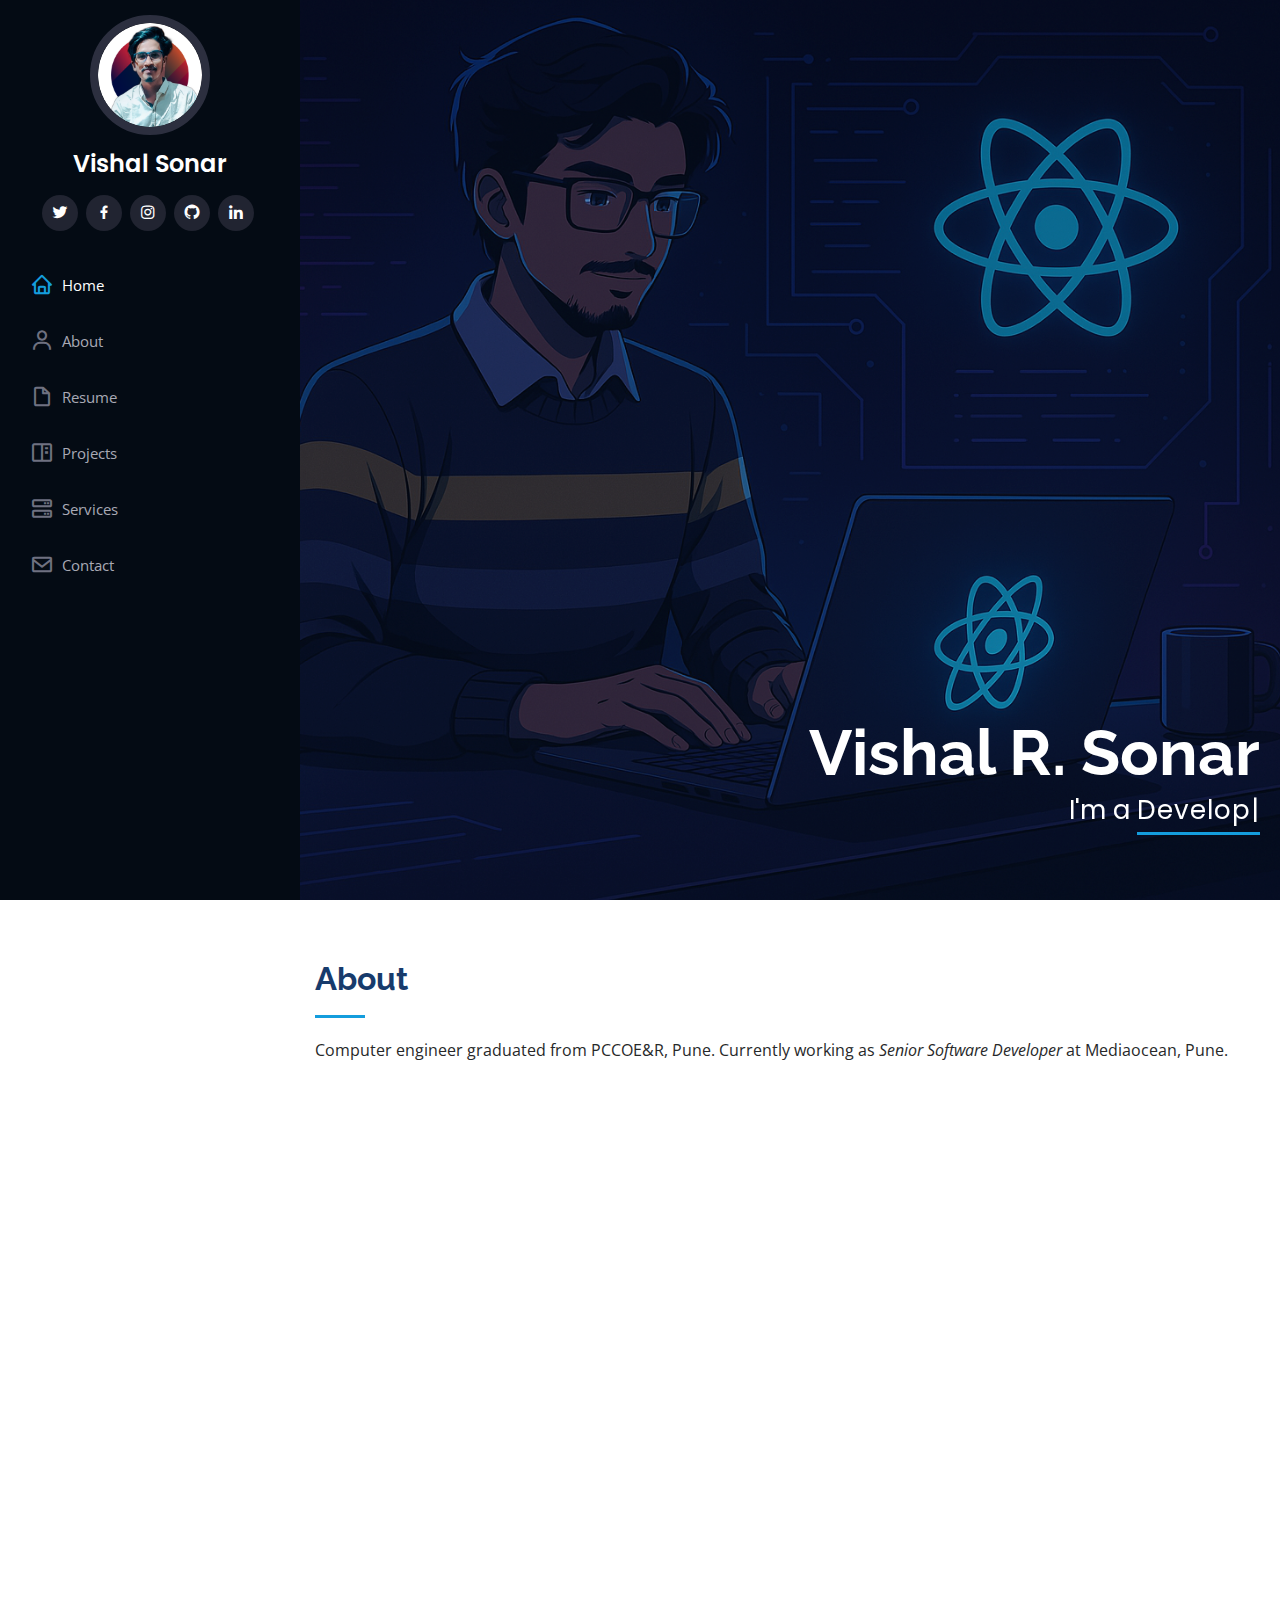
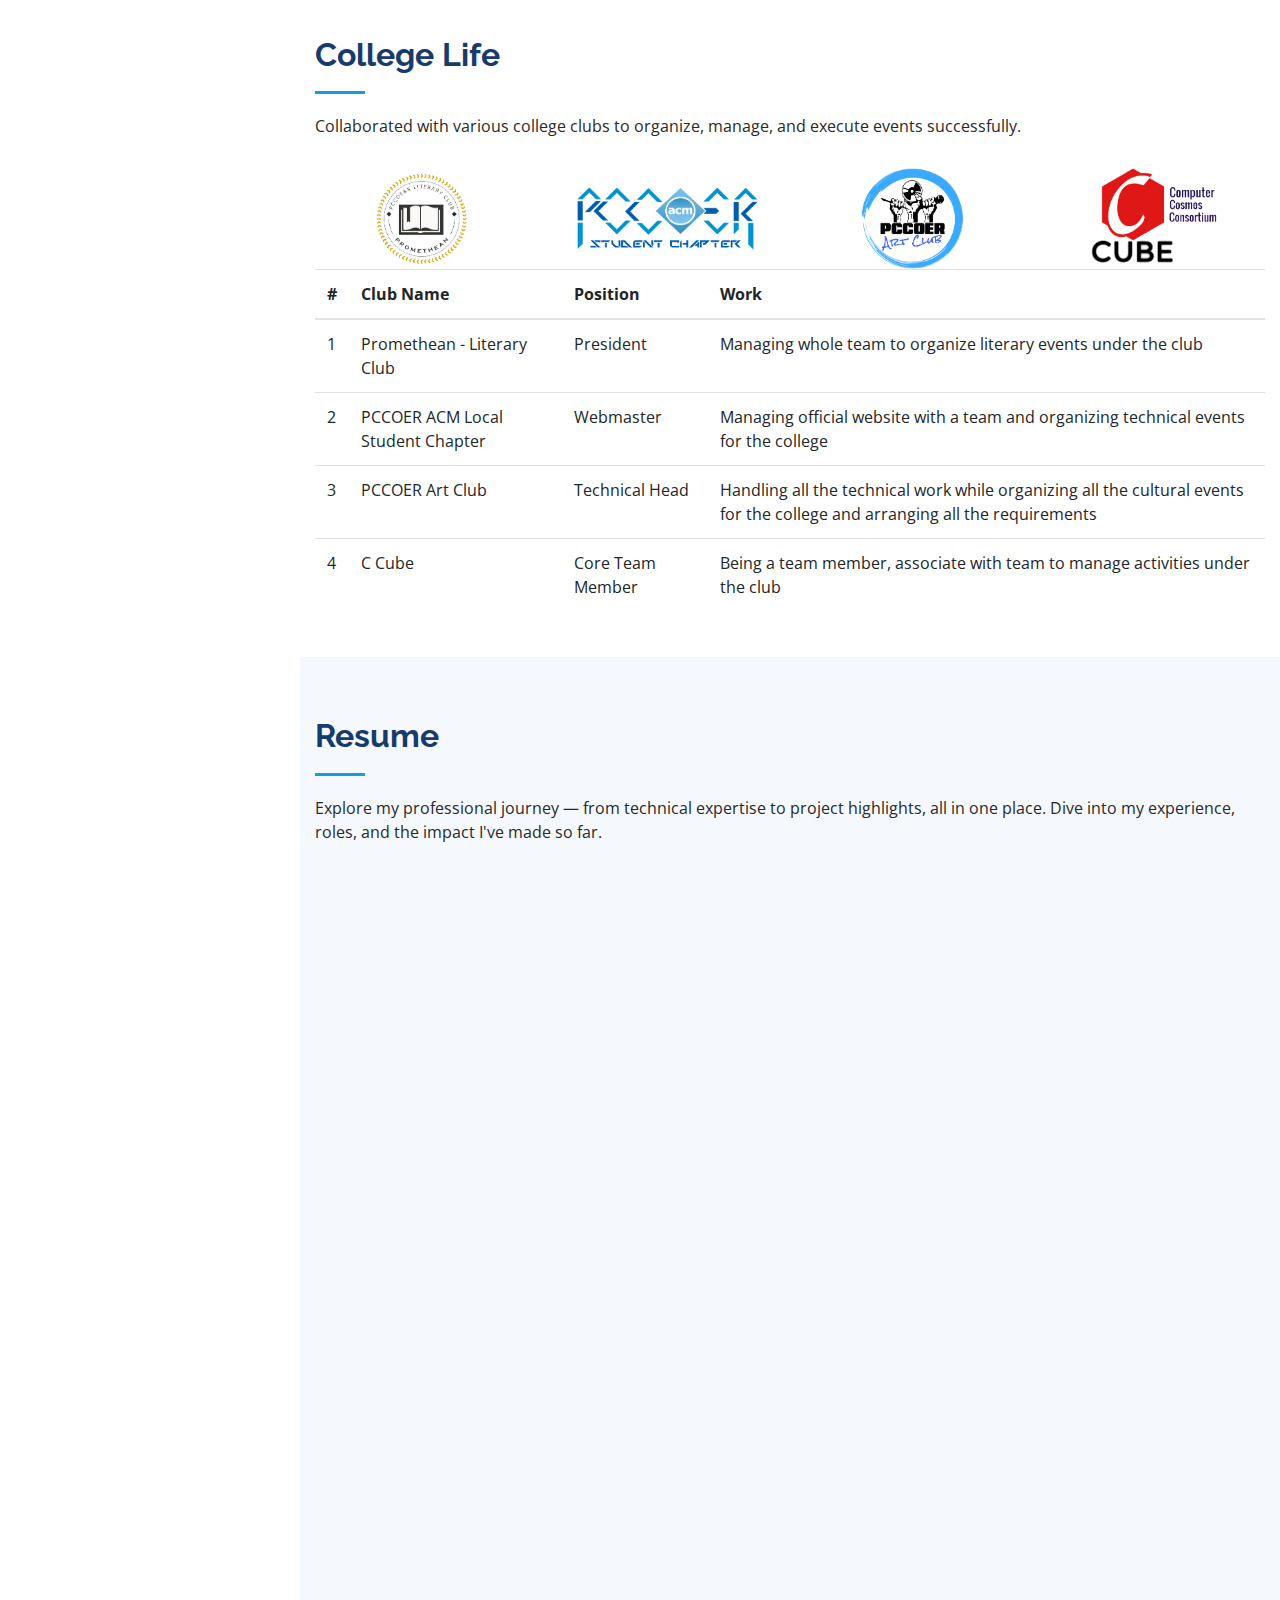
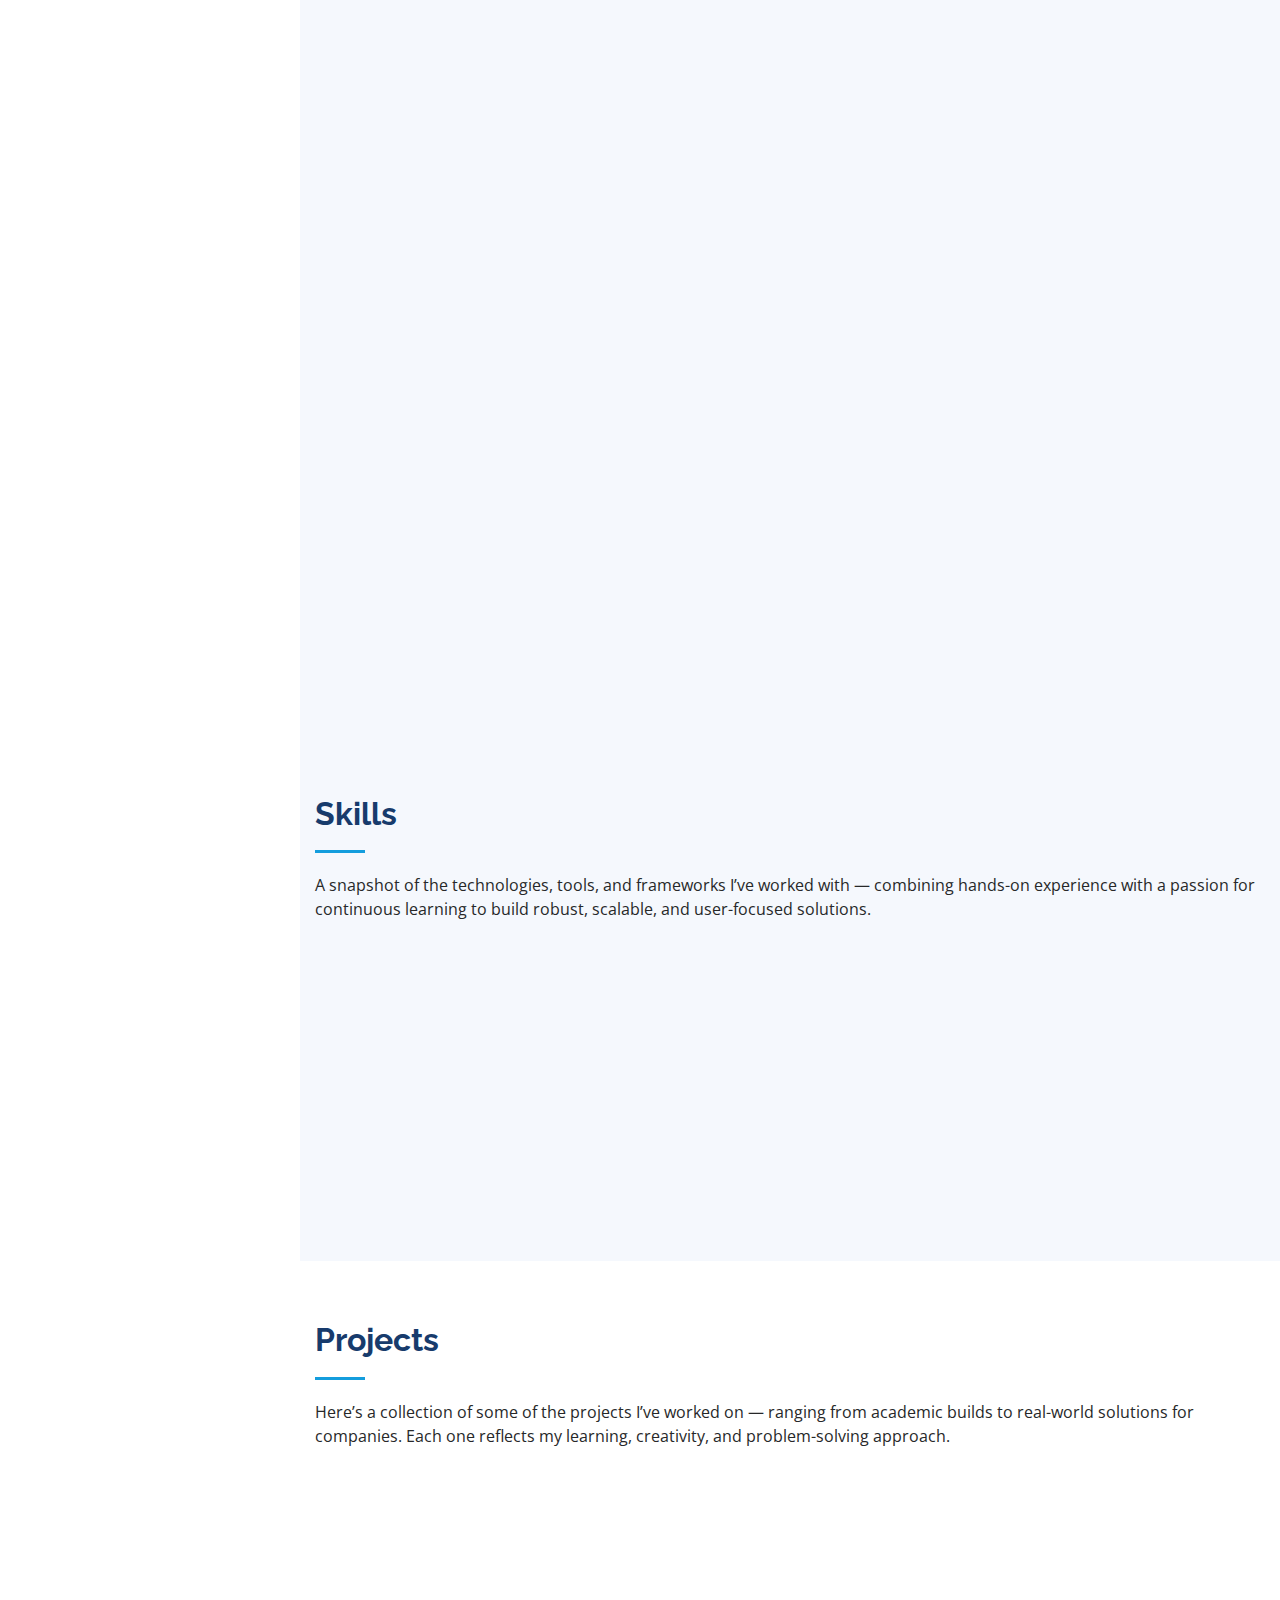
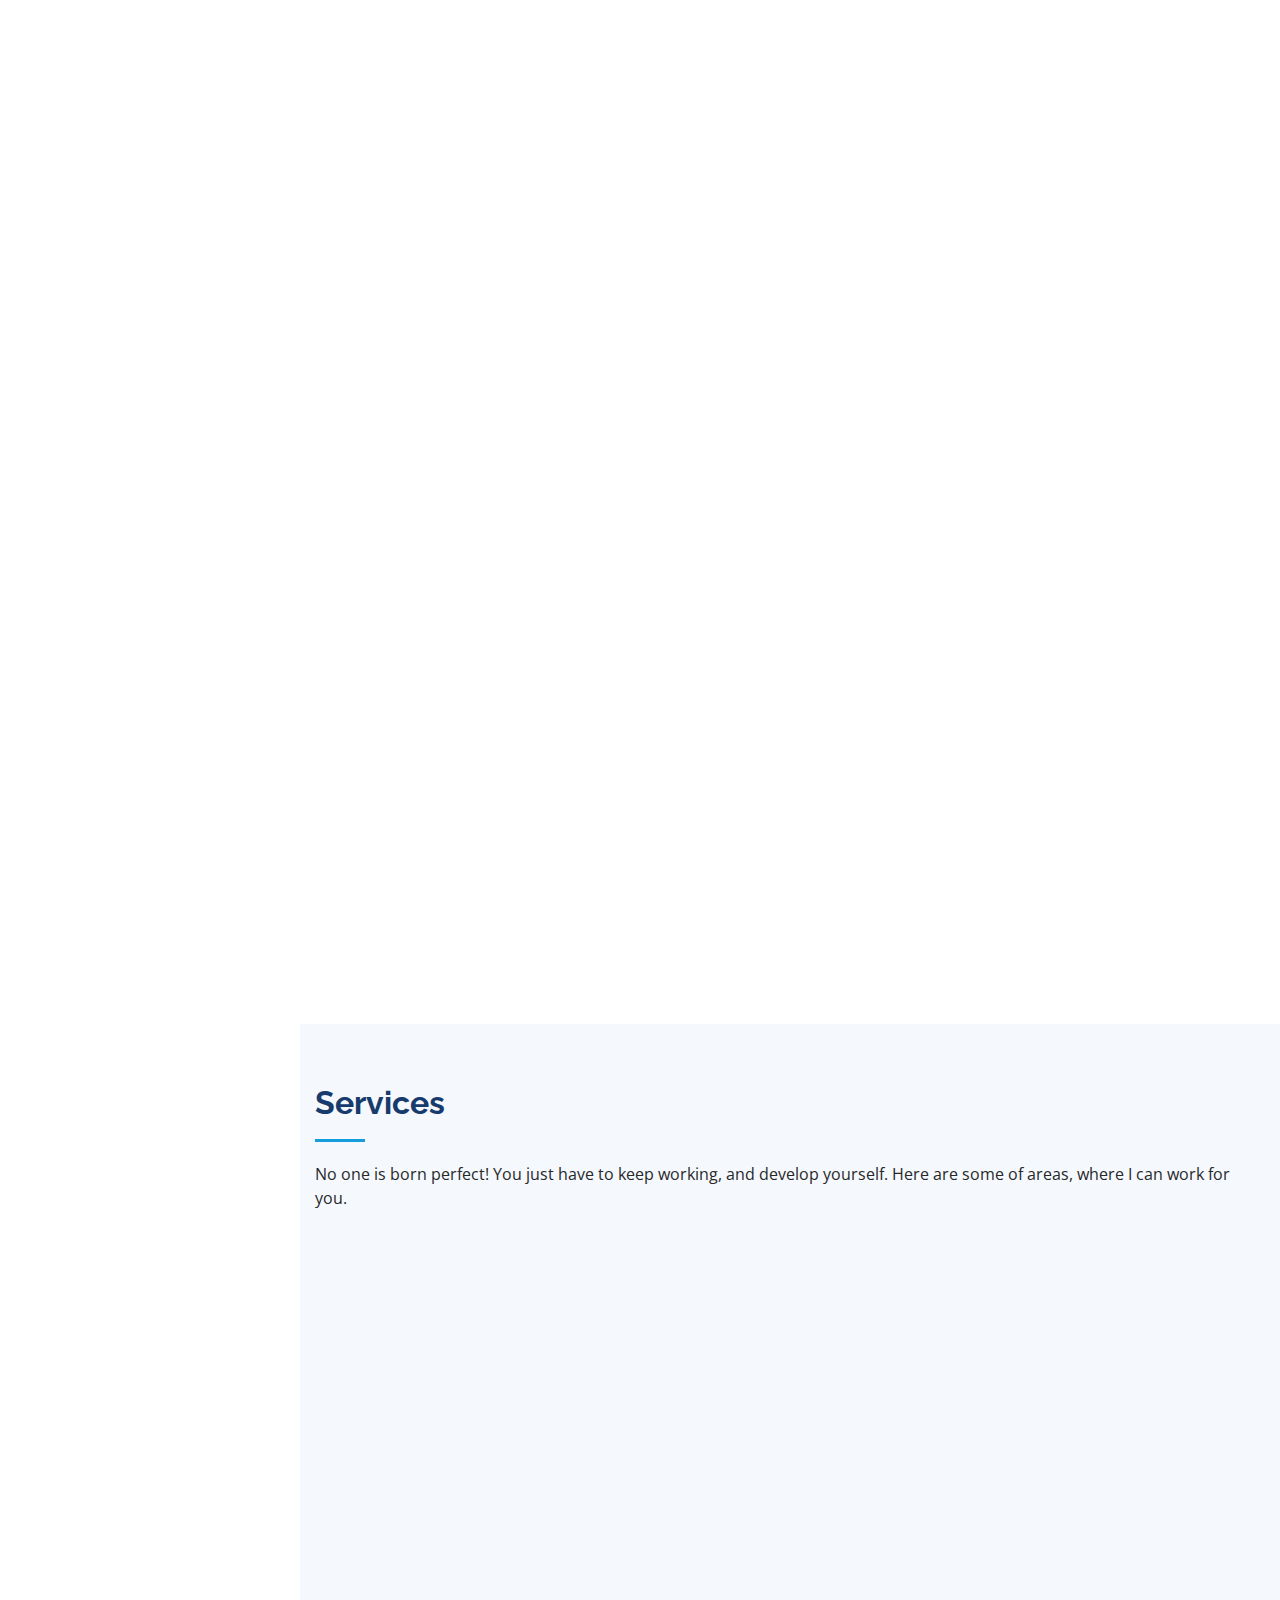
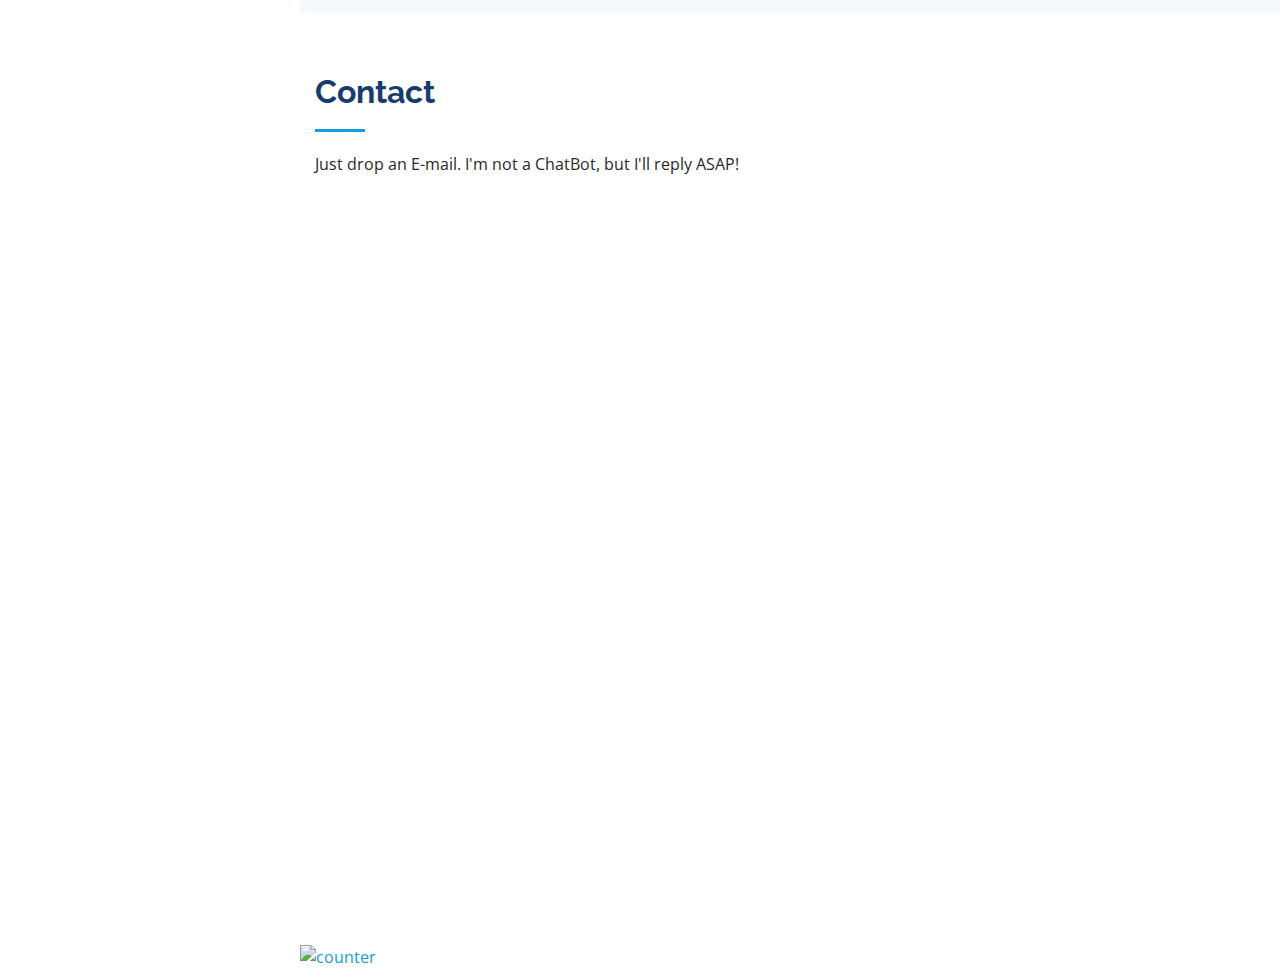
==== commit 076f754f: "minor fixes" ====
--- a/index.html
+++ b/index.html
@@ -609,7 +609,7 @@
                   <div
                     class="progress-bar"
                     role="progressbar"
-                    aria-valuenow="85"
+                    aria-valuenow="95"
                     aria-valuemin="0"
                     aria-valuemax="100"
                   ></div>
@@ -624,7 +624,7 @@
                   <div
                     class="progress-bar"
                     role="progressbar"
-                    aria-valuenow="95"
+                    aria-valuenow="85"
                     aria-valuemin="0"
                     aria-valuemax="100"
                   ></div>
@@ -1116,11 +1116,11 @@
                   <p>...</p>
                 </div>
                 <iframe
-                        src="https://www.google.com/maps/embed?pb=!1m18!1m12!1m3!1d3780.3079056786864!2d73.74307771420604!3d18.650174070066843!2m3!1f0!2f0!3f0!3m2!1i1024!2i768!4f13.1!3m3!1m2!1s0x3bc2ba0251959e2d%3A0x4d7ea2cc35724480!2sPimpri%20Chinchwad%20College%20Of%20Engineering%20and%20Research(PCCOER)%2CRavet!5e0!3m2!1sen!2sin!4v1624019430098!5m2!1sen!2sin"
-                        style="border: none; width: 100%; height: 290px;"
-                        allowfullscreen=""
-                        loading="lazy"
-                        referrerpolicy="no-referrer-when-downgrade"
+                  src="https://www.google.com/maps/embed?pb=!1m18!1m12!1m3!1d3780.3079056786864!2d73.74307771420604!3d18.650174070066843!2m3!1f0!2f0!3f0!3m2!1i1024!2i768!4f13.1!3m3!1m2!1s0x3bc2ba0251959e2d%3A0x4d7ea2cc35724480!2sPimpri%20Chinchwad%20College%20Of%20Engineering%20and%20Research(PCCOER)%2CRavet!5e0!3m2!1sen!2sin!4v1624019430098!5m2!1sen!2sin"
+                  style="border: none; width: 100%; height: 290px"
+                  allowfullscreen=""
+                  loading="lazy"
+                  referrerpolicy="no-referrer-when-downgrade"
                 ></iframe>
               </div>
             </div>
@@ -1198,11 +1198,11 @@
       </section>
       <!-- End Contact Section -->
 
-      <div style="text-align: left;">
+      <div style="text-align: left">
         <a href="index.html"
           ><img
             src="https://www.counter12.com/img-DWcZ7DWzZ9Z8ZDW3-59.gif"
-            style="border: none;"
+            style="border: none"
             alt="counter"
         /></a>
         <script
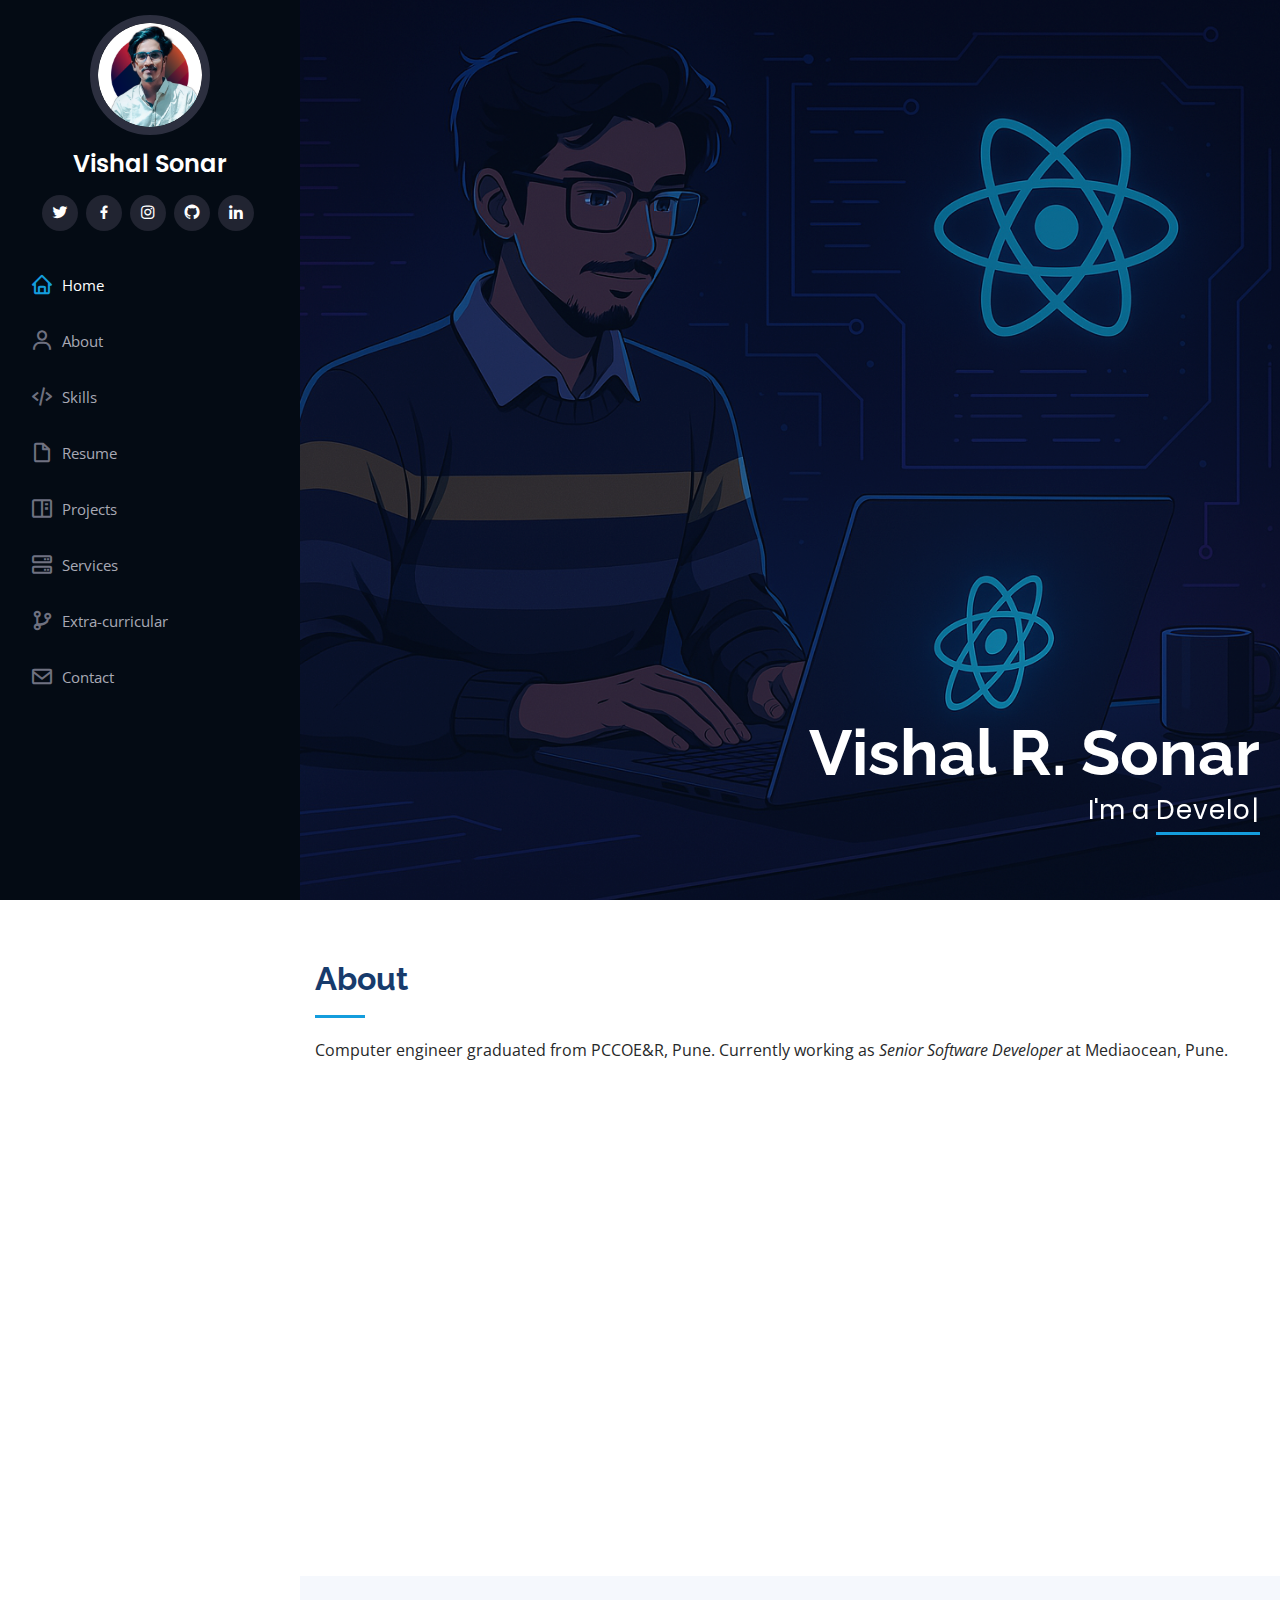
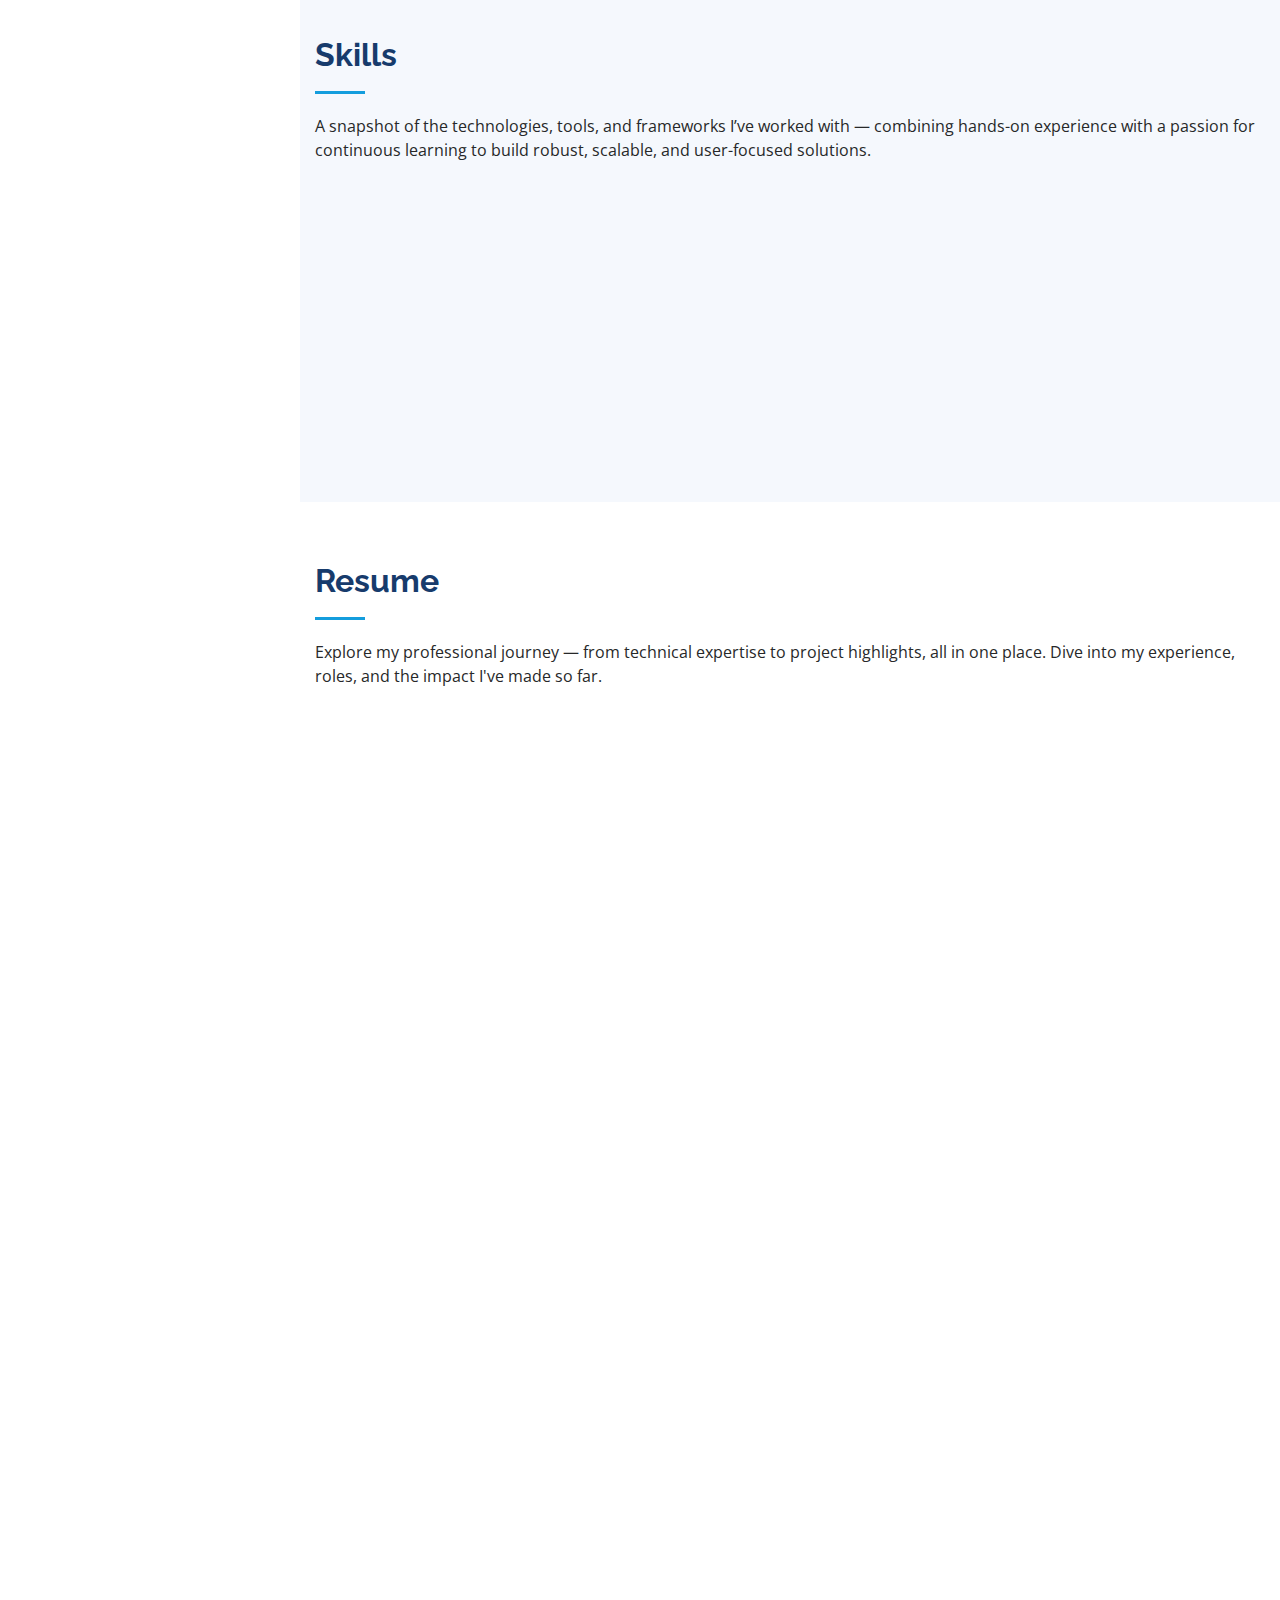
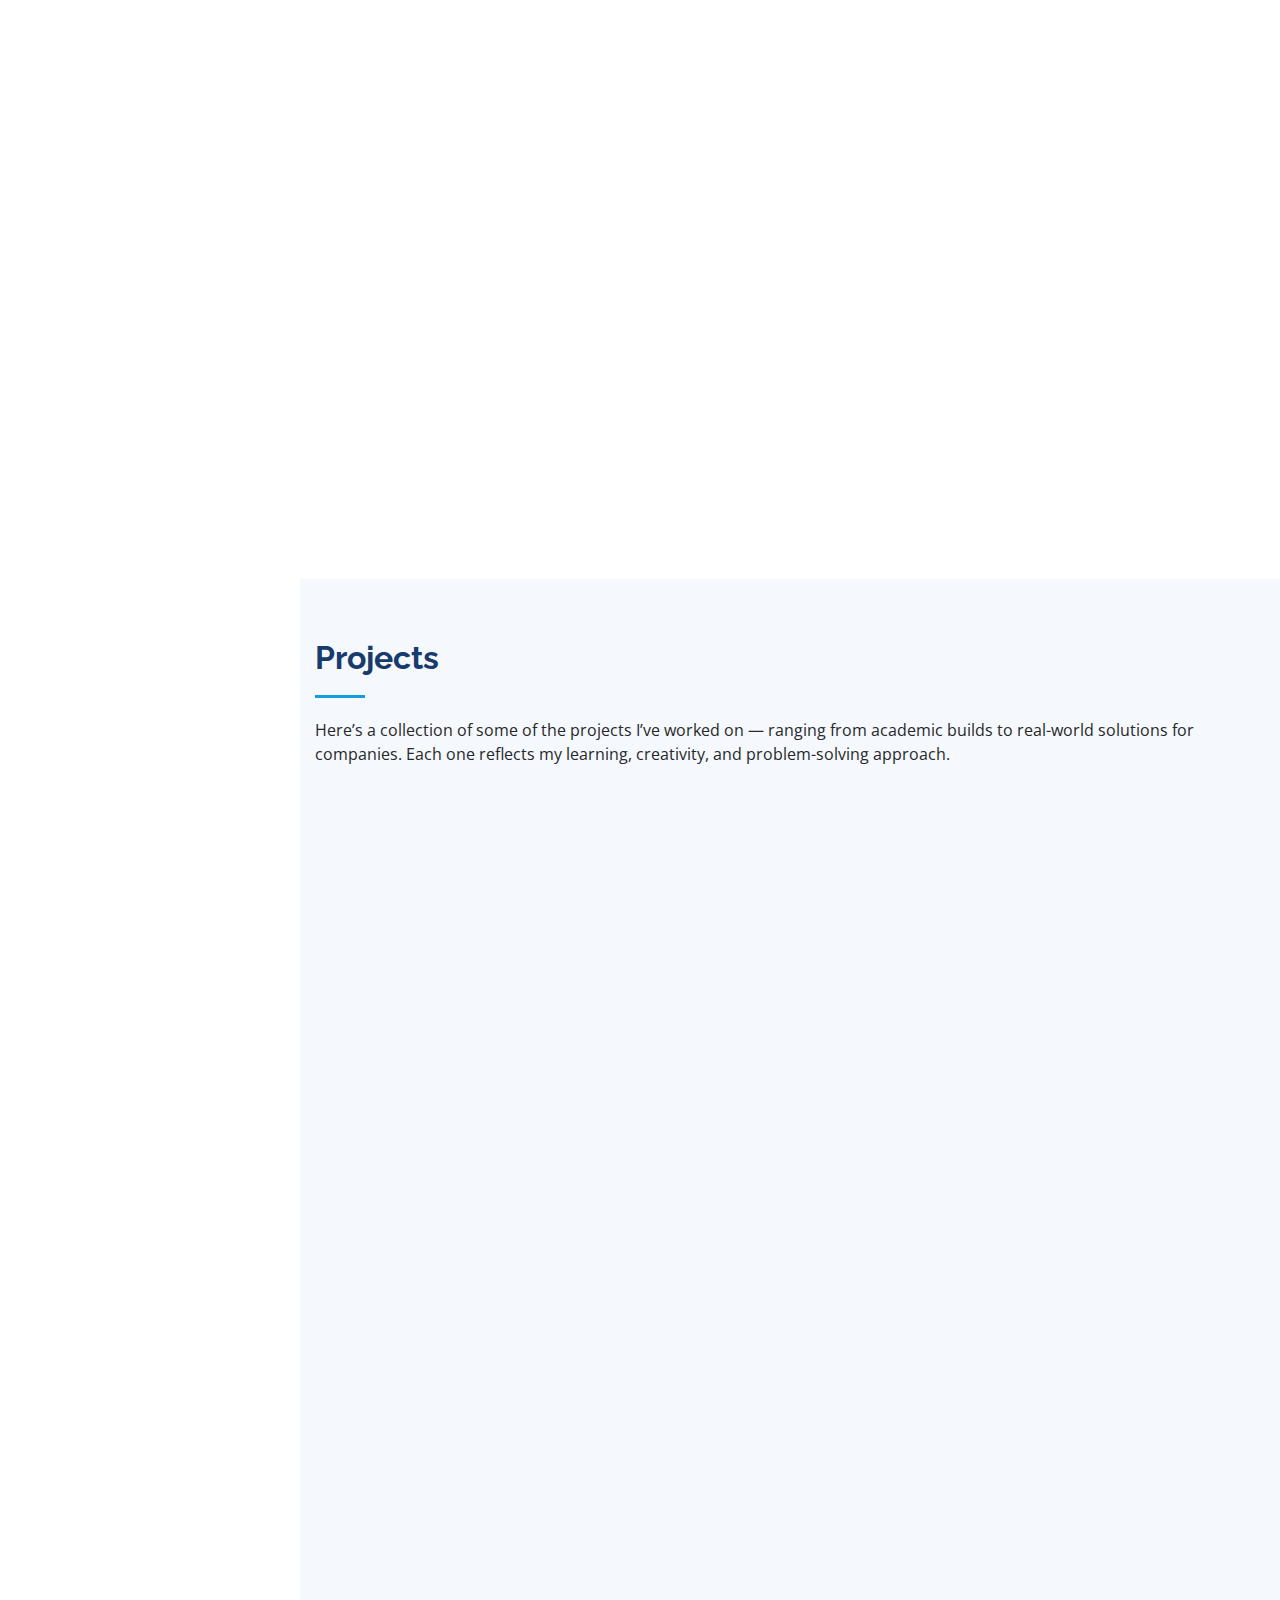
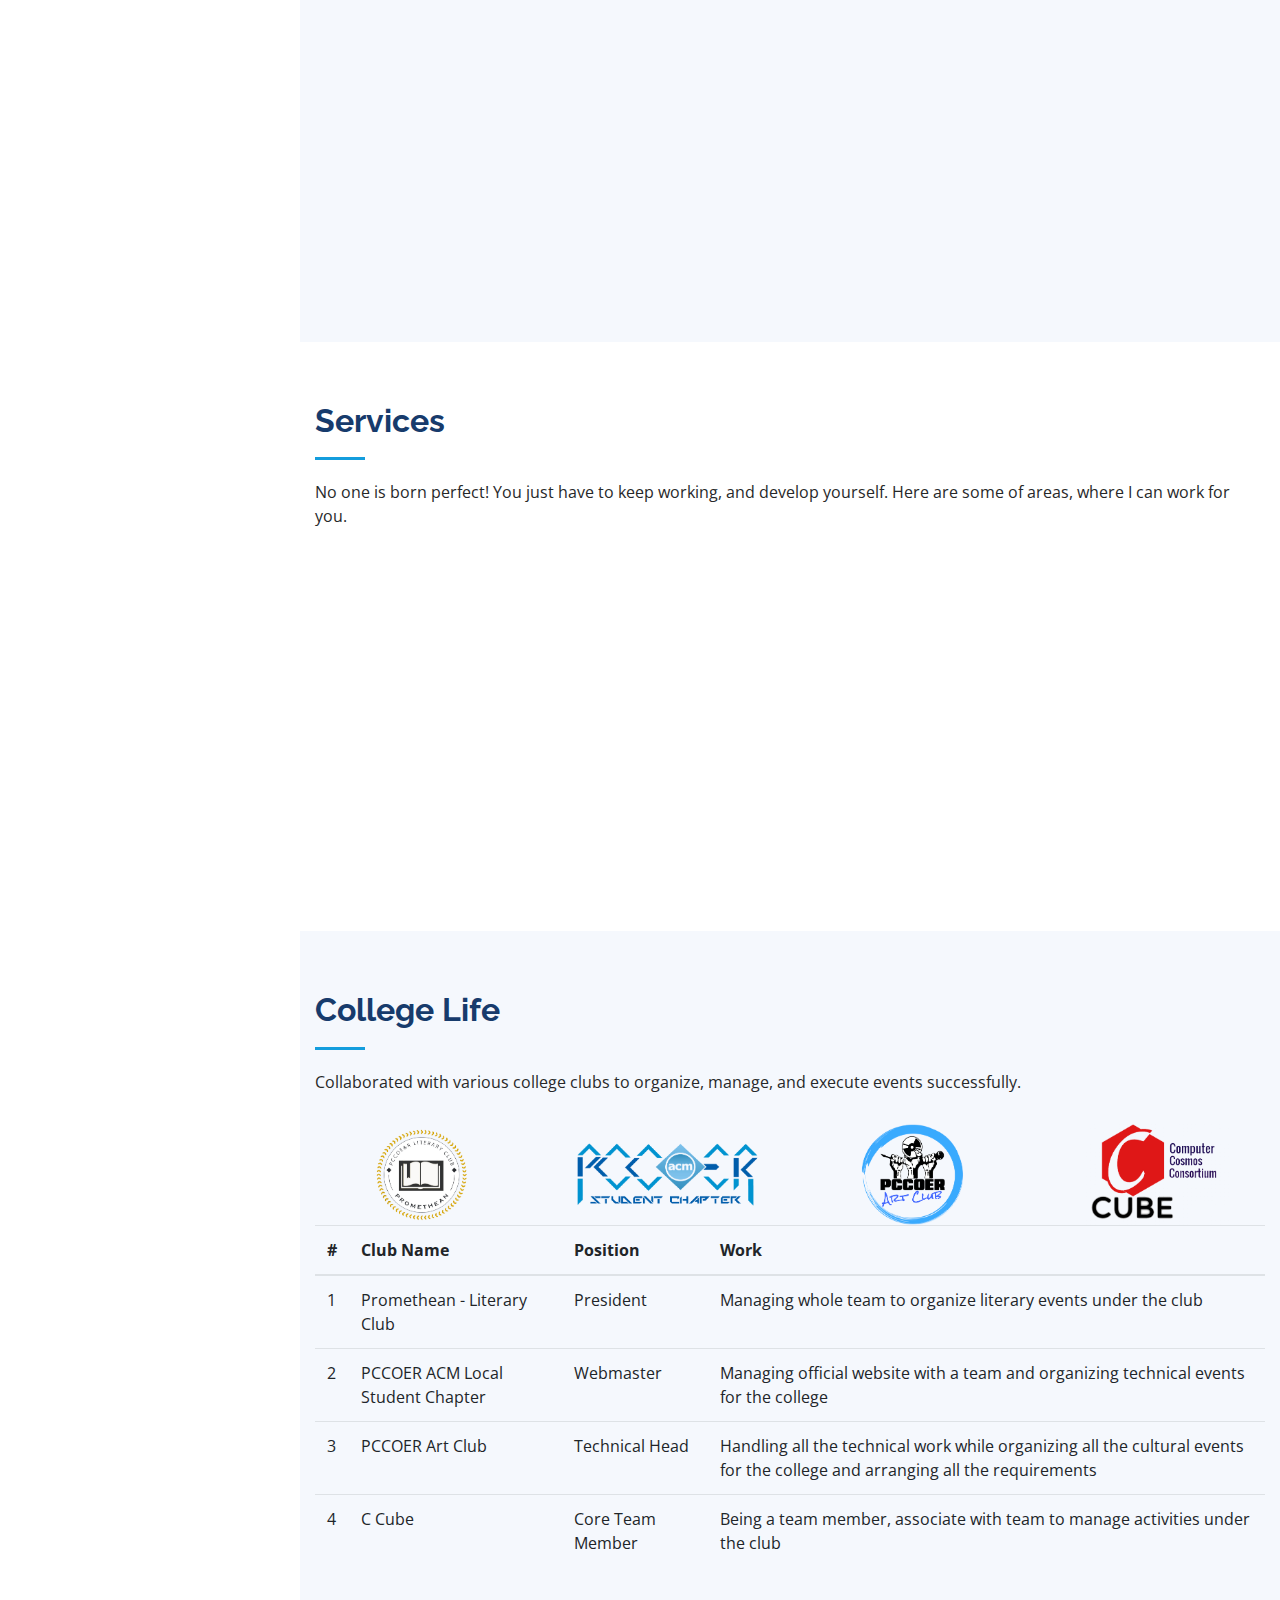
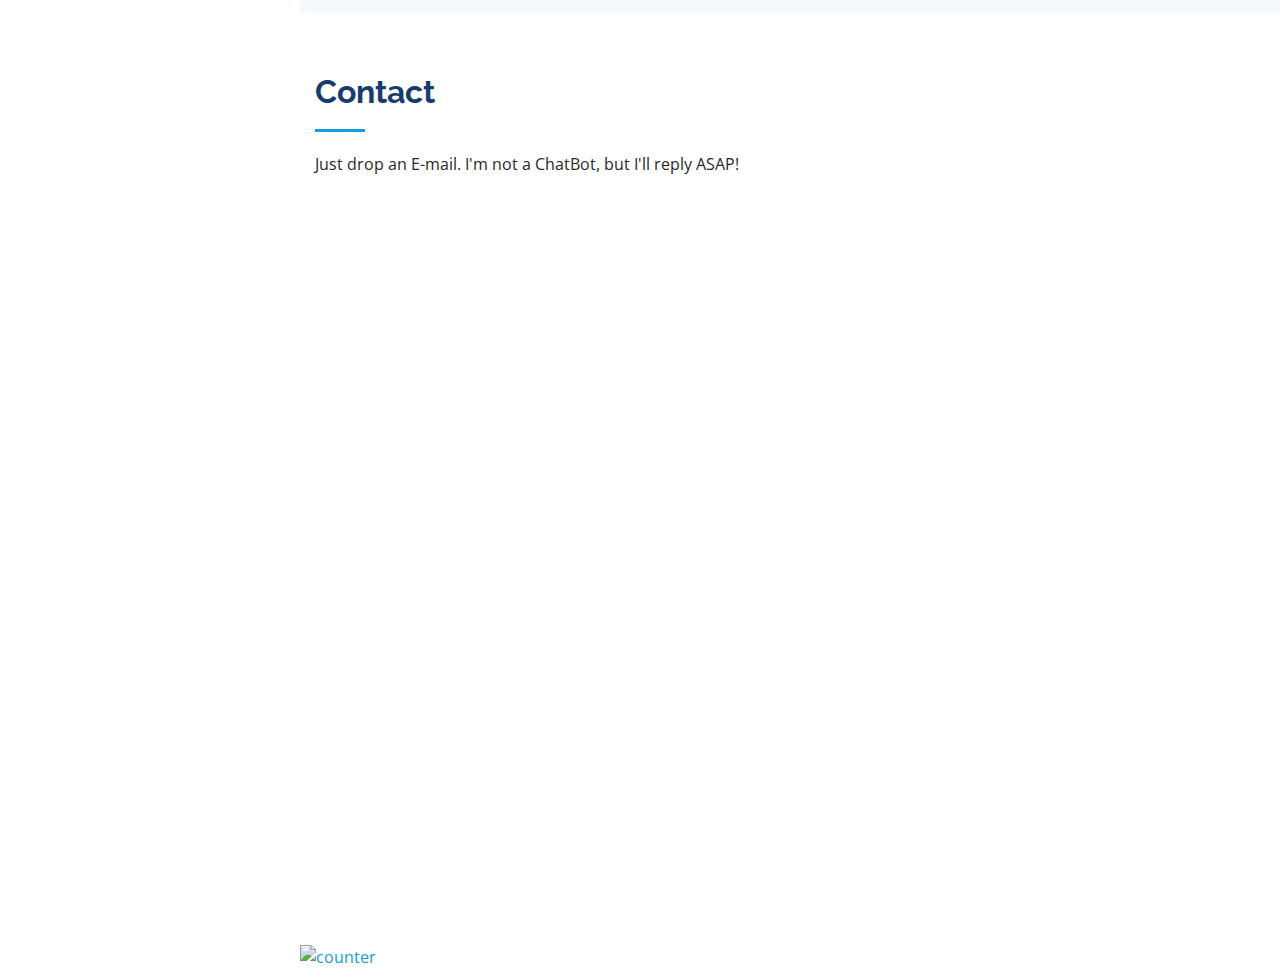
==== commit ea42b17e: "Reordering and cleanup" ====
--- a/index.html
+++ b/index.html
@@ -97,23 +97,25 @@
               <a href="#hero"><i class="bx bx-home"></i> <span>Home</span></a>
             </li>
             <li>
-              <a href="#about"><i class="bx bx-user"></i> <span>About</span></a>
+              <a href="#about"><i class="bx bx-user"></i>About</a>
             </li>
             <li>
-              <a href="#resume"
-                ><i class="bx bx-file-blank"></i> <span>Resume</span></a
-              >
+              <a href="#skills"><i class="bx bx-code-alt"></i>Skills</a>
             </li>
             <li>
-              <a href="#portfolio"
-                ><i class="bx bx-book-content"></i> Projects</a
-              >
+              <a href="#resume"><i class="bx bx-file-blank"></i>Resume</a>
             </li>
             <li>
-              <a href="#services"><i class="bx bx-server"></i> Services</a>
+              <a href="#portfolio"><i class="bx bx-book-content"></i>Projects</a>
             </li>
             <li>
-              <a href="#contact"><i class="bx bx-envelope"></i> Contact</a>
+              <a href="#services"><i class="bx bx-server"></i>Services</a>
+            </li>
+            <li>
+              <a href="#facts"><i class='bx bx-git-branch'></i>Extra-curricular</a>
+            </li>
+            <li>
+              <a href="#contact"><i class="bx bx-envelope"></i>Contact</a>
             </li>
           </ul>
         </nav>
@@ -229,8 +231,726 @@
       </section>
       <!-- End About Section -->
 
+      <!-- ======= Skills Section ======= -->
+      <section id="skills" class="skills section-bg">
+        <div class="container">
+          <div class="section-title">
+            <h2>Skills</h2>
+            <p>
+              A snapshot of the technologies, tools, and frameworks I’ve worked
+              with — combining hands-on experience with a passion for continuous
+              learning to build robust, scalable, and user-focused solutions.
+            </p>
+          </div>
+
+          <div class="row skills-content">
+            <div class="col-lg-6" data-aos="fade-up">
+              <div class="progress">
+                <span class="skill">JavaScript <i class="val">95%</i></span>
+                <div class="progress-bar-wrap">
+                  <div
+                    class="progress-bar"
+                    role="progressbar"
+                    aria-valuenow="95"
+                    aria-valuemin="0"
+                    aria-valuemax="100"
+                  ></div>
+                </div>
+              </div>
+
+              <div class="progress">
+                <span class="skill">TypeScript <i class="val">90%</i></span>
+                <div class="progress-bar-wrap">
+                  <div
+                    class="progress-bar"
+                    role="progressbar"
+                    aria-valuenow="90"
+                    aria-valuemin="0"
+                    aria-valuemax="100"
+                  ></div>
+                </div>
+              </div>
+
+              <div class="progress">
+                <span class="skill"
+                  >React.js + Next.js <i class="val">90%</i></span
+                >
+                <div class="progress-bar-wrap">
+                  <div
+                    class="progress-bar"
+                    role="progressbar"
+                    aria-valuenow="90"
+                    aria-valuemin="0"
+                    aria-valuemax="100"
+                  ></div>
+                </div>
+              </div>
+
+              <div class="progress">
+                <span class="skill">HTML + CSS <i class="val">95%</i></span>
+                <div class="progress-bar-wrap">
+                  <div
+                    class="progress-bar"
+                    role="progressbar"
+                    aria-valuenow="85"
+                    aria-valuemin="0"
+                    aria-valuemax="100"
+                  ></div>
+                </div>
+              </div>
+
+              <div class="progress">
+                <span class="skill"
+                  >Design Patterns <i class="val">85%</i></span
+                >
+                <div class="progress-bar-wrap">
+                  <div
+                    class="progress-bar"
+                    role="progressbar"
+                    aria-valuenow="95"
+                    aria-valuemin="0"
+                    aria-valuemax="100"
+                  ></div>
+                </div>
+              </div>
+            </div>
+
+            <div class="col-lg-6" data-aos="fade-up" data-aos-delay="100">
+              <div class="progress">
+                <span class="skill">Java <i class="val">90%</i></span>
+                <div class="progress-bar-wrap">
+                  <div
+                    class="progress-bar"
+                    role="progressbar"
+                    aria-valuenow="90"
+                    aria-valuemin="0"
+                    aria-valuemax="100"
+                  ></div>
+                </div>
+              </div>
+
+              <div class="progress">
+                <span class="skill">Spring Boot <i class="val">85%</i></span>
+                <div class="progress-bar-wrap">
+                  <div
+                    class="progress-bar"
+                    role="progressbar"
+                    aria-valuenow="85"
+                    aria-valuemin="0"
+                    aria-valuemax="100"
+                  ></div>
+                </div>
+              </div>
+
+              <div class="progress">
+                <span class="skill"
+                  >Databases (MySQL/MongoDB) <i class="val">85%</i></span
+                >
+                <div class="progress-bar-wrap">
+                  <div
+                    class="progress-bar"
+                    role="progressbar"
+                    aria-valuenow="85"
+                    aria-valuemin="0"
+                    aria-valuemax="100"
+                  ></div>
+                </div>
+              </div>
+
+              <div class="progress">
+                <span class="skill">Git/GitHub <i class="val">90%</i></span>
+                <div class="progress-bar-wrap">
+                  <div
+                    class="progress-bar"
+                    role="progressbar"
+                    aria-valuenow="90"
+                    aria-valuemin="0"
+                    aria-valuemax="100"
+                  ></div>
+                </div>
+              </div>
+
+              <div class="progress">
+                <span class="skill"
+                  >Agile Methodology (Scrum/Jira) <i class="val">97%</i></span
+                >
+                <div class="progress-bar-wrap">
+                  <div
+                    class="progress-bar"
+                    role="progressbar"
+                    aria-valuenow="97"
+                    aria-valuemin="0"
+                    aria-valuemax="100"
+                  ></div>
+                </div>
+              </div>
+            </div>
+          </div>
+        </div>
+      </section>
+      <!-- End Skills Section -->
+
+      <!-- ======= Resume Section ======= -->
+      <section id="resume" class="resume">
+        <div class="container">
+          <div class="section-title">
+            <h2>Resume</h2>
+            <p>
+              Explore my professional journey — from technical expertise to
+              project highlights, all in one place. Dive into my experience,
+              roles, and the impact I've made so far.
+            </p>
+          </div>
+
+          <div class="row">
+            <div class="col-lg-6" data-aos="fade-up">
+              <h3 class="resume-title">Sumary</h3>
+              <div class="resume-item pb-0">
+                <h4>Vishal R. Sonar</h4>
+                <p><em>Full-Stack Developer</em></p>
+                <ul>
+                  <li>Dhule, Maharashtra</li>
+                  <li>vibrus77@gmail.com</li>
+                </ul>
+              </div>
+
+              <h3 class="resume-title">Education</h3>
+              <div class="resume-item">
+                <h4>Bachelor of Engineering in Computer Science</h4>
+                <h5>2017 - 2021</h5>
+                <p><b>Savitribai Phule Pune University (SPPU)</b></p>
+                <p>
+                  <em
+                    >PCET's Pimpri Chinchwad College of Engineering and
+                    Research, Pune</em
+                  >
+                </p>
+              </div>
+              <div class="resume-item">
+                <h4>HSC Science</h4>
+                <h5>2015 - 2017</h5>
+                <p><b>Maharashtra State Board</b></p>
+                <p>
+                  <em>Jai Hind ET's Zulal Bhilajirao Patil College, Dhule</em>
+                </p>
+              </div>
+              <div class="resume-item">
+                <h4>SSC</h4>
+                <h5>2015</h5>
+                <p><b>Maharashtra State Board</b></p>
+                <p><em>Jai Hind Highschool and Junior College, Dhule</em></p>
+              </div>
+              <h3 class="resume-title">Publications</h3>
+              <div class="resume-item">
+                <h4>
+                  Django Website For Disease Prediction using Machine Learning
+                </h4>
+                <h5>2021</h5>
+                <p>
+                  <b
+                    >Published under
+                    <a href="https://jusst.org/" target="_blank">JUSST</a></b
+                  >
+                </p>
+                <ul>
+                  <li>
+                    A research paper describing about how can we use machine
+                    learning in medical field to predict possible disease.
+                  </li>
+                  <li>
+                    Read more:
+                    <a
+                      href="https://www.researchgate.net/publication/352571286_Django_Website_for_Disease_Prediction_using_Machine_Learning"
+                      target="_blank"
+                      >See publication</a
+                    >
+                  </li>
+                </ul>
+              </div>
+            </div>
+            <div class="col-lg-6" data-aos="fade-up" data-aos-delay="100">
+              <h3 class="resume-title">Professional Experience</h3>
+
+              <div class="resume-item">
+                <h4>Senior Software Engineer - Development</h4>
+                <h5>2025 - Present</h5>
+                <h4>Software Engineer - Development</h4>
+                <h5>2023 - 2025</h5>
+                <h4>Associate Software Engineer - Development</h4>
+                <h5>2021 - 2023</h5>
+                <p><em>MediaOcean Asia Pvt. Ltd.</em></p>
+                <ul>
+                  <li>
+                    Joined the company as a fresher, learnt required
+                    technologies, and applied that to solve industry-level
+                    problems
+                  </li>
+                  <li>
+                    Responsibilities handled as a part of job -
+                    <ul>
+                      <li>Using agile methodology(Scrum) for development</li>
+                      <li>Discussions with product for requirements</li>
+                      <li>
+                        Writing clean and bug-free code as per requirements
+                      </li>
+                      <li>Code review of other peers/developers</li>
+                      <li>
+                        Having design discussions with peers and lead developers
+                      </li>
+                    </ul>
+                  </li>
+                  <li>
+                    <b>TECH STACK:</b
+                    ><em>
+                      React.js | Java-Spring Boot | REST APIs | Mongo DB</em
+                    >
+                  </li>
+                  <li>
+                    at: <a href="https://www.mediaocean.com/">mediaocean.com</a>
+                  </li>
+                </ul>
+              </div>
+
+              <!-- <div class="resume-item">
+              <h4>Associate Software Engineer - Development</h4>
+              <h5>2021 - 2023</h5>
+              <p><em>MediaOcean Asia Pvt. Ltd.</em></p>
+              <ul>
+                <li>Joined the company as a fresher, learnt required technologies, and applied that to solve industry-level problems</li>
+                <li><b>TECH STACK:</b><em> React.js | Java-Spring Boot | REST APIs | Mongo DB</em></li>
+                <li>at: <a href="https://www.mediaocean.com/">mediaocean.com</a></li>
+              </ul>
+            </div> -->
+
+              <div class="resume-item">
+                <h4>Intern</h4>
+                <h5>2020</h5>
+                <p><em>TheervuBiz LLP</em></p>
+                <ul>
+                  <li>
+                    As a part of internship, project of a website development
+                    was given by TheervuBiz LLP company, with a certain
+                    deadline.
+                  </li>
+                  <li>
+                    All requirements were met and website was deployed within
+                    allotted deadline.
+                  </li>
+                  <li>
+                    Refer the link: <a href="http://theervu.in/">theervu.in</a>
+                  </li>
+                </ul>
+              </div>
+              <div class="resume-item">
+                <h4>Webmaster</h4>
+                <h5>2019 - 2020</h5>
+                <p><em>PCCOER ACM Student Chapter</em></p>
+                <ul>
+                  <li>
+                    PCCOER has it's own ACM local student chapter which organize
+                    and arrange technical as well as non-technical activites in
+                    college.
+                  </li>
+                  <li>
+                    Handled the technical responsibility and also managed the
+                    ACM Website for the club activities
+                  </li>
+                  <li>
+                    Refer the link:
+                    <a href="http://pccoer.acm.org/teams/2019/"
+                      >pccoer.acm.org</a
+                    >
+                  </li>
+                </ul>
+              </div>
+            </div>
+          </div>
+        </div>
+      </section>
+      <!-- End Resume Section -->
+
+      <!-- ======= Portfolio Section ======= -->
+      <section id="portfolio" class="portfolio section-bg">
+        <div class="container">
+          <div class="section-title">
+            <h2>Projects</h2>
+            <p>
+              Here’s a collection of some of the projects I’ve worked on —
+              ranging from academic builds to real-world solutions for
+              companies. Each one reflects my learning, creativity, and
+              problem-solving approach.
+            </p>
+          </div>
+
+          <div class="row" data-aos="fade-up">
+            <div class="col-lg-12 d-flex justify-content-center">
+              <ul id="portfolio-flters">
+                <li data-filter="*" class="filter-active">All</li>
+                <li data-filter=".filter-app">App</li>
+                <li data-filter=".filter-web">Web</li>
+                <li data-filter=".filter-oth">Others</li>
+              </ul>
+            </div>
+          </div>
+
+          <div
+            class="row portfolio-container"
+            data-aos="fade-up"
+            data-aos-delay="100"
+          >
+            <div class="col-lg-4 col-md-6 portfolio-item filter-web">
+              <div class="portfolio-wrap">
+                <img
+                  src="assets/img/portfolio/portfolio-1.png"
+                  class="img-fluid"
+                  alt=""
+                />
+                <div class="portfolio-links">
+                  <a
+                    href="assets/img/portfolio/portfolio-1.png"
+                    data-gall="portfolioGallery"
+                    class="venobox"
+                    title="TheervuBiz Website"
+                    ><i class="bx bx-plus"></i
+                  ></a>
+                  <a href="project-details1.html" title="More Details"
+                    ><i class="bx bx-link"></i
+                  ></a>
+                </div>
+              </div>
+            </div>
+
+            <div class="col-lg-4 col-md-6 portfolio-item filter-web">
+              <div class="portfolio-wrap">
+                <img
+                  src="assets/img/portfolio/portfolio-2.png"
+                  class="img-fluid"
+                  alt=""
+                />
+                <div class="portfolio-links">
+                  <a
+                    href="assets/img/portfolio/portfolio-2.png"
+                    data-gall="portfolioGallery"
+                    class="venobox"
+                    title="Technovate20 Website"
+                    ><i class="bx bx-plus"></i
+                  ></a>
+                  <a href="project-details2.html" title="More Details"
+                    ><i class="bx bx-link"></i
+                  ></a>
+                </div>
+              </div>
+            </div>
+
+            <div class="col-lg-4 col-md-6 portfolio-item filter-web">
+              <div class="portfolio-wrap">
+                <img
+                  src="assets/img/portfolio/portfolio-3.png"
+                  class="img-fluid"
+                  alt=""
+                />
+                <div class="portfolio-links">
+                  <a
+                    href="assets/img/portfolio/portfolio-3.png"
+                    data-gall="portfolioGallery"
+                    class="venobox"
+                    title="TechnoSpark 2020 Website"
+                    ><i class="bx bx-plus"></i
+                  ></a>
+                  <a href="project-details3.html" title="More Details"
+                    ><i class="bx bx-link"></i
+                  ></a>
+                </div>
+              </div>
+            </div>
+
+            <div class="col-lg-4 col-md-6 portfolio-item filter-oth">
+              <div class="portfolio-wrap">
+                <img
+                  src="assets/img/portfolio/portfolio-4.png"
+                  class="img-fluid"
+                  alt=""
+                />
+                <div class="portfolio-links">
+                  <a
+                    href="assets/img/portfolio/portfolio-4.png"
+                    data-gall="portfolioGallery"
+                    class="venobox"
+                    title="PCCOER Compitron ChatBot"
+                    ><i class="bx bx-plus"></i
+                  ></a>
+                  <a href="project-details4.html" title="More Details"
+                    ><i class="bx bx-link"></i
+                  ></a>
+                </div>
+              </div>
+            </div>
+
+            <div class="col-lg-4 col-md-6 portfolio-item filter-app">
+              <div class="portfolio-wrap">
+                <img
+                  src="assets/img/portfolio/portfolio-5.png"
+                  class="img-fluid"
+                  alt=""
+                />
+                <div class="portfolio-links">
+                  <a
+                    href="assets/img/portfolio/portfolio-5.png"
+                    data-gall="portfolioGallery"
+                    class="venobox"
+                    title="CopyGram"
+                    ><i class="bx bx-plus"></i
+                  ></a>
+                  <a href="project-details5.html" title="More Details"
+                    ><i class="bx bx-link"></i
+                  ></a>
+                </div>
+              </div>
+            </div>
+
+            <div class="col-lg-4 col-md-6 portfolio-item filter-web">
+              <div class="portfolio-wrap">
+                <img
+                  src="assets/img/portfolio/portfolio-6.png"
+                  class="img-fluid"
+                  alt=""
+                />
+                <div class="portfolio-links">
+                  <a
+                    href="assets/img/portfolio/portfolio-6.png"
+                    data-gall="portfolioGallery"
+                    class="venobox"
+                    title="Coder'Stack"
+                    ><i class="bx bx-plus"></i
+                  ></a>
+                  <a href="project-details6.html" title="More Details"
+                    ><i class="bx bx-link"></i
+                  ></a>
+                </div>
+              </div>
+            </div>
+
+            <div class="col-lg-4 col-md-6 portfolio-item filter-oth">
+              <div class="portfolio-wrap">
+                <img
+                  src="assets/img/portfolio/portfolio-8.png"
+                  class="img-fluid"
+                  alt=""
+                />
+                <div class="portfolio-links">
+                  <a
+                    href="assets/img/portfolio/portfolio-8.png"
+                    data-gall="portfolioGallery"
+                    class="venobox"
+                    title="Social Media Spent Analysis Dashboard"
+                    ><i class="bx bx-plus"></i
+                  ></a>
+                  <a href="project-details7.html" title="More Details"
+                    ><i class="bx bx-link"></i
+                  ></a>
+                </div>
+              </div>
+            </div>
+
+            <div class="col-lg-4 col-md-6 portfolio-item filter-oth">
+              <div class="portfolio-wrap">
+                <img
+                  src="assets/img/portfolio/portfolio-9.png"
+                  class="img-fluid"
+                  alt=""
+                />
+                <div class="portfolio-links">
+                  <a
+                    href="assets/img/portfolio/portfolio-9.png"
+                    data-gall="portfolioGallery"
+                    class="venobox"
+                    title="Disease Prediction using Machine Learning"
+                    ><i class="bx bx-plus"></i
+                  ></a>
+                  <a href="project-details8.html" title="More Details"
+                    ><i class="bx bx-link"></i
+                  ></a>
+                </div>
+              </div>
+            </div>
+
+            <div class="col-lg-4 col-md-6 portfolio-item filter-oth">
+              <div class="portfolio-wrap">
+                <img
+                  src="assets/img/portfolio/portfolio-10.png"
+                  class="img-fluid"
+                  alt=""
+                />
+                <div class="portfolio-links">
+                  <a
+                    href="assets/img/portfolio/portfolio-10.png"
+                    data-gall="portfolioGallery"
+                    class="venobox"
+                    title="JUnit Testing"
+                    ><i class="bx bx-plus"></i
+                  ></a>
+                  <a href="project-details9.html" title="More Details"
+                    ><i class="bx bx-link"></i
+                  ></a>
+                </div>
+              </div>
+            </div>
+
+            <div class="col-lg-4 col-md-6 portfolio-item filter-oth">
+              <div class="portfolio-wrap">
+                <img
+                  src="assets/img/portfolio/portfolio-11.png"
+                  class="img-fluid"
+                  alt=""
+                />
+                <div class="portfolio-links">
+                  <a
+                    href="assets/img/portfolio/portfolio-11.png"
+                    data-gall="portfolioGallery"
+                    class="venobox"
+                    title="Selenium Testing"
+                    ><i class="bx bx-plus"></i
+                  ></a>
+                  <a href="project-details10.html" title="More Details"
+                    ><i class="bx bx-link"></i
+                  ></a>
+                </div>
+              </div>
+            </div>
+
+            <div class="col-lg-4 col-md-6 portfolio-item filter-oth">
+              <div class="portfolio-wrap">
+                <img
+                  src="assets/img/portfolio/portfolio-12.png"
+                  class="img-fluid"
+                  alt=""
+                />
+                <div class="portfolio-links">
+                  <a
+                    href="assets/img/portfolio/portfolio-12.png"
+                    data-gall="portfolioGallery"
+                    class="venobox"
+                    title="Hackathon Problem Solving"
+                    ><i class="bx bx-plus"></i
+                  ></a>
+                  <a href="#portfolio" title="More Details"
+                    ><i class="bx bx-link"></i
+                  ></a>
+                </div>
+              </div>
+            </div>
+
+            <div class="col-lg-4 col-md-6 portfolio-item filter-oth">
+              <div class="portfolio-wrap">
+                <img
+                  src="assets/img/portfolio/portfolio-7.png"
+                  class="img-fluid"
+                  alt=""
+                />
+                <div class="portfolio-links">
+                  <a
+                    href="assets/img/portfolio/portfolio-7.png"
+                    data-gall="portfolioGallery"
+                    class="venobox"
+                    title="Poster Gallery"
+                    ><i class="bx bx-plus"></i
+                  ></a>
+                  <a
+                    href="https://drive.google.com/drive/folders/1YCHJJgJTv4oAUOp_2kxAAmrOe6z07QIN?usp=sharing"
+                    title="More Details"
+                    ><i class="bx bx-link"></i
+                  ></a>
+                </div>
+              </div>
+            </div>
+          </div>
+        </div>
+      </section>
+      <!-- End Portfolio Section -->
+
+      <!-- ======= Services Section ======= -->
+      <section id="services" class="services">
+        <div class="container">
+          <div class="section-title">
+            <h2>Services</h2>
+            <p>
+              No one is born perfect! You just have to keep working, and develop
+              yourself. Here are some of areas, where I can work for you.
+            </p>
+          </div>
+
+          <div class="row">
+            <div class="col-lg-4 col-md-6 icon-box" data-aos="fade-up">
+              <div class="icon"><i class="icofont-dashboard-web"></i></div>
+              <h4 class="title"><a href="">Web Design</a></h4>
+              <p class="description">
+                Your website for your company is company's representation, it
+                should be remarkable as you are!
+              </p>
+            </div>
+            <div
+              class="col-lg-4 col-md-6 icon-box"
+              data-aos="fade-up"
+              data-aos-delay="100"
+            >
+              <div class="icon"><i class="icofont-ui-theme"></i></div>
+              <h4 class="title"><a href="">UI/UX Design</a></h4>
+              <p class="description">
+                Get designed UI of your idea, which will give your user a great
+                experience.
+              </p>
+            </div>
+            <div
+              class="col-lg-4 col-md-6 icon-box"
+              data-aos="fade-up"
+              data-aos-delay="300"
+            >
+              <div class="icon"><i class="icofont-samsung-galaxy"></i></div>
+              <h4 class="title"><a href="">App Development</a></h4>
+              <p class="description">I can develop an android app too.</p>
+            </div>
+            <div
+              class="col-lg-4 col-md-6 icon-box"
+              data-aos="fade-up"
+              data-aos-delay="200"
+            >
+              <div class="icon"><i class="icofont-web"></i></div>
+              <h4 class="title"><a href="">Web Development</a></h4>
+              <p class="description">
+                Your company, your vision, your requirements, I develop!
+              </p>
+            </div>
+            <div
+              class="col-lg-4 col-md-6 icon-box"
+              data-aos="fade-up"
+              data-aos-delay="400"
+            >
+              <div class="icon"><i class="icofont-brand-designfloat"></i></div>
+              <h4 class="title"><a href="">Logo Design</a></h4>
+              <p class="description">
+                Have a start-up, which is soon to be a brand; you need a brand
+                new logo.
+              </p>
+            </div>
+            <div
+              class="col-lg-4 col-md-6 icon-box"
+              data-aos="fade-up"
+              data-aos-delay="500"
+            >
+              <div class="icon"><i class="icofont-ui-camera"></i></div>
+              <h4 class="title"><a href="">Photography</a></h4>
+              <p class="description">
+                A hobby well-maintained. Yes, I have fond of photography. Check
+                the insta handle!
+              </p>
+            </div>
+          </div>
+        </div>
+      </section>
+      <!-- End Services Section -->
+
       <!-- ======= Facts Section ======= -->
-      <section id="facts" class="facts">
+      <section id="facts" class="facts section-bg">
         <div class="container">
           <div class="section-title">
             <h2>College Life</h2>
@@ -369,724 +1089,6 @@
       </section>
       <!-- End Facts Section -->
 
-      <!-- ======= Resume Section ======= -->
-      <section id="resume" class="resume section-bg">
-        <div class="container">
-          <div class="section-title">
-            <h2>Resume</h2>
-            <p>
-              Explore my professional journey — from technical expertise to
-              project highlights, all in one place. Dive into my experience,
-              roles, and the impact I've made so far.
-            </p>
-          </div>
-
-          <div class="row">
-            <div class="col-lg-6" data-aos="fade-up">
-              <h3 class="resume-title">Sumary</h3>
-              <div class="resume-item pb-0">
-                <h4>Vishal R. Sonar</h4>
-                <p><em>Full-Stack Developer</em></p>
-                <ul>
-                  <li>Dhule, Maharashtra</li>
-                  <li>vibrus77@gmail.com</li>
-                </ul>
-              </div>
-
-              <h3 class="resume-title">Education</h3>
-              <div class="resume-item">
-                <h4>Bachelor of Engineering in Computer Science</h4>
-                <h5>2017 - 2021</h5>
-                <p><b>Savitribai Phule Pune University (SPPU)</b></p>
-                <p>
-                  <em
-                    >PCET's Pimpri Chinchwad College of Engineering and
-                    Research, Pune</em
-                  >
-                </p>
-              </div>
-              <div class="resume-item">
-                <h4>HSC Science</h4>
-                <h5>2015 - 2017</h5>
-                <p><b>Maharashtra State Board</b></p>
-                <p>
-                  <em>Jai Hind ET's Zulal Bhilajirao Patil College, Dhule</em>
-                </p>
-              </div>
-              <div class="resume-item">
-                <h4>SSC</h4>
-                <h5>2015</h5>
-                <p><b>Maharashtra State Board</b></p>
-                <p><em>Jai Hind Highschool and Junior College, Dhule</em></p>
-              </div>
-              <h3 class="resume-title">Publications</h3>
-              <div class="resume-item">
-                <h4>
-                  Django Website For Disease Prediction using Machine Learning
-                </h4>
-                <h5>2021</h5>
-                <p>
-                  <b
-                    >Published under
-                    <a href="https://jusst.org/" target="_blank">JUSST</a></b
-                  >
-                </p>
-                <ul>
-                  <li>
-                    A research paper describing about how can we use machine
-                    learning in medical field to predict possible disease.
-                  </li>
-                  <li>
-                    Read more:
-                    <a
-                      href="https://www.researchgate.net/publication/352571286_Django_Website_for_Disease_Prediction_using_Machine_Learning"
-                      target="_blank"
-                      >See publication</a
-                    >
-                  </li>
-                </ul>
-              </div>
-            </div>
-            <div class="col-lg-6" data-aos="fade-up" data-aos-delay="100">
-              <h3 class="resume-title">Professional Experience</h3>
-
-              <div class="resume-item">
-                <h4>Senior Software Engineer - Development</h4>
-                <h5>2025 - Present</h5>
-                <h4>Software Engineer - Development</h4>
-                <h5>2023 - 2025</h5>
-                <h4>Associate Software Engineer - Development</h4>
-                <h5>2021 - 2023</h5>
-                <p><em>MediaOcean Asia Pvt. Ltd.</em></p>
-                <ul>
-                  <li>
-                    Joined the company as a fresher, learnt required
-                    technologies, and applied that to solve industry-level
-                    problems
-                  </li>
-                  <li>
-                    Responsibilities handled as a part of job -
-                    <ul>
-                      <li>Using agile methodology(Scrum) for development</li>
-                      <li>Discussions with product for requirements</li>
-                      <li>
-                        Writing clean and bug-free code as per requirements
-                      </li>
-                      <li>Code review of other peers/developers</li>
-                      <li>
-                        Having design discussions with peers and lead developers
-                      </li>
-                    </ul>
-                  </li>
-                  <li>
-                    <b>TECH STACK:</b
-                    ><em>
-                      React.js | Java-Spring Boot | REST APIs | Mongo DB</em
-                    >
-                  </li>
-                  <li>
-                    at: <a href="https://www.mediaocean.com/">mediaocean.com</a>
-                  </li>
-                </ul>
-              </div>
-
-              <!-- <div class="resume-item">
-              <h4>Associate Software Engineer - Development</h4>
-              <h5>2021 - 2023</h5>
-              <p><em>MediaOcean Asia Pvt. Ltd.</em></p>
-              <ul>
-                <li>Joined the company as a fresher, learnt required technologies, and applied that to solve industry-level problems</li>
-                <li><b>TECH STACK:</b><em> React.js | Java-Spring Boot | REST APIs | Mongo DB</em></li>
-                <li>at: <a href="https://www.mediaocean.com/">mediaocean.com</a></li>
-              </ul>
-            </div> -->
-
-              <div class="resume-item">
-                <h4>Intern</h4>
-                <h5>2020</h5>
-                <p><em>TheervuBiz LLP</em></p>
-                <ul>
-                  <li>
-                    As a part of internship, project of a website development
-                    was given by TheervuBiz LLP company, with a certain
-                    deadline.
-                  </li>
-                  <li>
-                    All requirements were met and website was deployed within
-                    allotted deadline.
-                  </li>
-                  <li>
-                    Refer the link: <a href="http://theervu.in/">theervu.in</a>
-                  </li>
-                </ul>
-              </div>
-              <div class="resume-item">
-                <h4>Webmaster</h4>
-                <h5>2019 - 2020</h5>
-                <p><em>PCCOER ACM Student Chapter</em></p>
-                <ul>
-                  <li>
-                    PCCOER has it's own ACM local student chapter which organize
-                    and arrange technical as well as non-technical activites in
-                    college.
-                  </li>
-                  <li>
-                    Handled the technical responsibility and also managed the
-                    ACM Website for the club activities
-                  </li>
-                  <li>
-                    Refer the link:
-                    <a href="http://pccoer.acm.org/teams/2019/"
-                      >pccoer.acm.org</a
-                    >
-                  </li>
-                </ul>
-              </div>
-            </div>
-          </div>
-        </div>
-      </section>
-      <!-- End Resume Section -->
-
-      <!-- ======= Skills Section ======= -->
-      <section id="skills" class="skills section-bg">
-        <div class="container">
-          <div class="section-title">
-            <h2>Skills</h2>
-            <p>
-              A snapshot of the technologies, tools, and frameworks I’ve worked
-              with — combining hands-on experience with a passion for continuous
-              learning to build robust, scalable, and user-focused solutions.
-            </p>
-          </div>
-
-          <div class="row skills-content">
-            <div class="col-lg-6" data-aos="fade-up">
-              <div class="progress">
-                <span class="skill">JavaScript <i class="val">95%</i></span>
-                <div class="progress-bar-wrap">
-                  <div
-                    class="progress-bar"
-                    role="progressbar"
-                    aria-valuenow="95"
-                    aria-valuemin="0"
-                    aria-valuemax="100"
-                  ></div>
-                </div>
-              </div>
-
-              <div class="progress">
-                <span class="skill">TypeScript <i class="val">90%</i></span>
-                <div class="progress-bar-wrap">
-                  <div
-                    class="progress-bar"
-                    role="progressbar"
-                    aria-valuenow="90"
-                    aria-valuemin="0"
-                    aria-valuemax="100"
-                  ></div>
-                </div>
-              </div>
-
-              <div class="progress">
-                <span class="skill"
-                  >React.js + Next.js <i class="val">90%</i></span
-                >
-                <div class="progress-bar-wrap">
-                  <div
-                    class="progress-bar"
-                    role="progressbar"
-                    aria-valuenow="90"
-                    aria-valuemin="0"
-                    aria-valuemax="100"
-                  ></div>
-                </div>
-              </div>
-
-              <div class="progress">
-                <span class="skill">HTML + CSS <i class="val">95%</i></span>
-                <div class="progress-bar-wrap">
-                  <div
-                    class="progress-bar"
-                    role="progressbar"
-                    aria-valuenow="95"
-                    aria-valuemin="0"
-                    aria-valuemax="100"
-                  ></div>
-                </div>
-              </div>
-
-              <div class="progress">
-                <span class="skill"
-                  >Design Patterns <i class="val">85%</i></span
-                >
-                <div class="progress-bar-wrap">
-                  <div
-                    class="progress-bar"
-                    role="progressbar"
-                    aria-valuenow="85"
-                    aria-valuemin="0"
-                    aria-valuemax="100"
-                  ></div>
-                </div>
-              </div>
-            </div>
-
-            <div class="col-lg-6" data-aos="fade-up" data-aos-delay="100">
-              <div class="progress">
-                <span class="skill">Java <i class="val">90%</i></span>
-                <div class="progress-bar-wrap">
-                  <div
-                    class="progress-bar"
-                    role="progressbar"
-                    aria-valuenow="90"
-                    aria-valuemin="0"
-                    aria-valuemax="100"
-                  ></div>
-                </div>
-              </div>
-
-              <div class="progress">
-                <span class="skill">Spring Boot <i class="val">85%</i></span>
-                <div class="progress-bar-wrap">
-                  <div
-                    class="progress-bar"
-                    role="progressbar"
-                    aria-valuenow="85"
-                    aria-valuemin="0"
-                    aria-valuemax="100"
-                  ></div>
-                </div>
-              </div>
-
-              <div class="progress">
-                <span class="skill"
-                  >Databases (MySQL/MongoDB) <i class="val">85%</i></span
-                >
-                <div class="progress-bar-wrap">
-                  <div
-                    class="progress-bar"
-                    role="progressbar"
-                    aria-valuenow="85"
-                    aria-valuemin="0"
-                    aria-valuemax="100"
-                  ></div>
-                </div>
-              </div>
-
-              <div class="progress">
-                <span class="skill">Git/GitHub <i class="val">90%</i></span>
-                <div class="progress-bar-wrap">
-                  <div
-                    class="progress-bar"
-                    role="progressbar"
-                    aria-valuenow="90"
-                    aria-valuemin="0"
-                    aria-valuemax="100"
-                  ></div>
-                </div>
-              </div>
-
-              <div class="progress">
-                <span class="skill"
-                  >Agile Methodology (Scrum/Jira) <i class="val">97%</i></span
-                >
-                <div class="progress-bar-wrap">
-                  <div
-                    class="progress-bar"
-                    role="progressbar"
-                    aria-valuenow="97"
-                    aria-valuemin="0"
-                    aria-valuemax="100"
-                  ></div>
-                </div>
-              </div>
-            </div>
-          </div>
-        </div>
-      </section>
-      <!-- End Skills Section -->
-
-      <!-- ======= Portfolio Section ======= -->
-      <section id="portfolio" class="portfolio">
-        <div class="container">
-          <div class="section-title">
-            <h2>Projects</h2>
-            <p>
-              Here’s a collection of some of the projects I’ve worked on —
-              ranging from academic builds to real-world solutions for
-              companies. Each one reflects my learning, creativity, and
-              problem-solving approach.
-            </p>
-          </div>
-
-          <div class="row" data-aos="fade-up">
-            <div class="col-lg-12 d-flex justify-content-center">
-              <ul id="portfolio-flters">
-                <li data-filter="*" class="filter-active">All</li>
-                <li data-filter=".filter-app">App</li>
-                <li data-filter=".filter-web">Web</li>
-                <li data-filter=".filter-oth">Others</li>
-              </ul>
-            </div>
-          </div>
-
-          <div
-            class="row portfolio-container"
-            data-aos="fade-up"
-            data-aos-delay="100"
-          >
-            <div class="col-lg-4 col-md-6 portfolio-item filter-web">
-              <div class="portfolio-wrap">
-                <img
-                  src="assets/img/portfolio/portfolio-1.png"
-                  class="img-fluid"
-                  alt=""
-                />
-                <div class="portfolio-links">
-                  <a
-                    href="assets/img/portfolio/portfolio-1.png"
-                    data-gall="portfolioGallery"
-                    class="venobox"
-                    title="TheervuBiz Website"
-                    ><i class="bx bx-plus"></i
-                  ></a>
-                  <a href="project-details1.html" title="More Details"
-                    ><i class="bx bx-link"></i
-                  ></a>
-                </div>
-              </div>
-            </div>
-
-            <div class="col-lg-4 col-md-6 portfolio-item filter-web">
-              <div class="portfolio-wrap">
-                <img
-                  src="assets/img/portfolio/portfolio-2.png"
-                  class="img-fluid"
-                  alt=""
-                />
-                <div class="portfolio-links">
-                  <a
-                    href="assets/img/portfolio/portfolio-2.png"
-                    data-gall="portfolioGallery"
-                    class="venobox"
-                    title="Technovate20 Website"
-                    ><i class="bx bx-plus"></i
-                  ></a>
-                  <a href="project-details2.html" title="More Details"
-                    ><i class="bx bx-link"></i
-                  ></a>
-                </div>
-              </div>
-            </div>
-
-            <div class="col-lg-4 col-md-6 portfolio-item filter-web">
-              <div class="portfolio-wrap">
-                <img
-                  src="assets/img/portfolio/portfolio-3.png"
-                  class="img-fluid"
-                  alt=""
-                />
-                <div class="portfolio-links">
-                  <a
-                    href="assets/img/portfolio/portfolio-3.png"
-                    data-gall="portfolioGallery"
-                    class="venobox"
-                    title="TechnoSpark 2020 Website"
-                    ><i class="bx bx-plus"></i
-                  ></a>
-                  <a href="project-details3.html" title="More Details"
-                    ><i class="bx bx-link"></i
-                  ></a>
-                </div>
-              </div>
-            </div>
-
-            <div class="col-lg-4 col-md-6 portfolio-item filter-oth">
-              <div class="portfolio-wrap">
-                <img
-                  src="assets/img/portfolio/portfolio-4.png"
-                  class="img-fluid"
-                  alt=""
-                />
-                <div class="portfolio-links">
-                  <a
-                    href="assets/img/portfolio/portfolio-4.png"
-                    data-gall="portfolioGallery"
-                    class="venobox"
-                    title="PCCOER Compitron ChatBot"
-                    ><i class="bx bx-plus"></i
-                  ></a>
-                  <a href="project-details4.html" title="More Details"
-                    ><i class="bx bx-link"></i
-                  ></a>
-                </div>
-              </div>
-            </div>
-
-            <div class="col-lg-4 col-md-6 portfolio-item filter-app">
-              <div class="portfolio-wrap">
-                <img
-                  src="assets/img/portfolio/portfolio-5.png"
-                  class="img-fluid"
-                  alt=""
-                />
-                <div class="portfolio-links">
-                  <a
-                    href="assets/img/portfolio/portfolio-5.png"
-                    data-gall="portfolioGallery"
-                    class="venobox"
-                    title="CopyGram"
-                    ><i class="bx bx-plus"></i
-                  ></a>
-                  <a href="project-details5.html" title="More Details"
-                    ><i class="bx bx-link"></i
-                  ></a>
-                </div>
-              </div>
-            </div>
-
-            <div class="col-lg-4 col-md-6 portfolio-item filter-web">
-              <div class="portfolio-wrap">
-                <img
-                  src="assets/img/portfolio/portfolio-6.png"
-                  class="img-fluid"
-                  alt=""
-                />
-                <div class="portfolio-links">
-                  <a
-                    href="assets/img/portfolio/portfolio-6.png"
-                    data-gall="portfolioGallery"
-                    class="venobox"
-                    title="Coder'Stack"
-                    ><i class="bx bx-plus"></i
-                  ></a>
-                  <a href="project-details6.html" title="More Details"
-                    ><i class="bx bx-link"></i
-                  ></a>
-                </div>
-              </div>
-            </div>
-
-            <div class="col-lg-4 col-md-6 portfolio-item filter-oth">
-              <div class="portfolio-wrap">
-                <img
-                  src="assets/img/portfolio/portfolio-8.png"
-                  class="img-fluid"
-                  alt=""
-                />
-                <div class="portfolio-links">
-                  <a
-                    href="assets/img/portfolio/portfolio-8.png"
-                    data-gall="portfolioGallery"
-                    class="venobox"
-                    title="Social Media Spent Analysis Dashboard"
-                    ><i class="bx bx-plus"></i
-                  ></a>
-                  <a href="project-details7.html" title="More Details"
-                    ><i class="bx bx-link"></i
-                  ></a>
-                </div>
-              </div>
-            </div>
-
-            <div class="col-lg-4 col-md-6 portfolio-item filter-oth">
-              <div class="portfolio-wrap">
-                <img
-                  src="assets/img/portfolio/portfolio-9.png"
-                  class="img-fluid"
-                  alt=""
-                />
-                <div class="portfolio-links">
-                  <a
-                    href="assets/img/portfolio/portfolio-9.png"
-                    data-gall="portfolioGallery"
-                    class="venobox"
-                    title="Disease Prediction using Machine Learning"
-                    ><i class="bx bx-plus"></i
-                  ></a>
-                  <a href="project-details8.html" title="More Details"
-                    ><i class="bx bx-link"></i
-                  ></a>
-                </div>
-              </div>
-            </div>
-
-            <div class="col-lg-4 col-md-6 portfolio-item filter-oth">
-              <div class="portfolio-wrap">
-                <img
-                  src="assets/img/portfolio/portfolio-10.png"
-                  class="img-fluid"
-                  alt=""
-                />
-                <div class="portfolio-links">
-                  <a
-                    href="assets/img/portfolio/portfolio-10.png"
-                    data-gall="portfolioGallery"
-                    class="venobox"
-                    title="JUnit Testing"
-                    ><i class="bx bx-plus"></i
-                  ></a>
-                  <a href="project-details9.html" title="More Details"
-                    ><i class="bx bx-link"></i
-                  ></a>
-                </div>
-              </div>
-            </div>
-
-            <div class="col-lg-4 col-md-6 portfolio-item filter-oth">
-              <div class="portfolio-wrap">
-                <img
-                  src="assets/img/portfolio/portfolio-11.png"
-                  class="img-fluid"
-                  alt=""
-                />
-                <div class="portfolio-links">
-                  <a
-                    href="assets/img/portfolio/portfolio-11.png"
-                    data-gall="portfolioGallery"
-                    class="venobox"
-                    title="Selenium Testing"
-                    ><i class="bx bx-plus"></i
-                  ></a>
-                  <a href="project-details10.html" title="More Details"
-                    ><i class="bx bx-link"></i
-                  ></a>
-                </div>
-              </div>
-            </div>
-
-            <div class="col-lg-4 col-md-6 portfolio-item filter-oth">
-              <div class="portfolio-wrap">
-                <img
-                  src="assets/img/portfolio/portfolio-12.png"
-                  class="img-fluid"
-                  alt=""
-                />
-                <div class="portfolio-links">
-                  <a
-                    href="assets/img/portfolio/portfolio-12.png"
-                    data-gall="portfolioGallery"
-                    class="venobox"
-                    title="Hackathon Problem Solving"
-                    ><i class="bx bx-plus"></i
-                  ></a>
-                  <a href="project-details11.html" title="More Details"
-                    ><i class="bx bx-link"></i
-                  ></a>
-                </div>
-              </div>
-            </div>
-
-            <div class="col-lg-4 col-md-6 portfolio-item filter-oth">
-              <div class="portfolio-wrap">
-                <img
-                  src="assets/img/portfolio/portfolio-7.png"
-                  class="img-fluid"
-                  alt=""
-                />
-                <div class="portfolio-links">
-                  <a
-                    href="assets/img/portfolio/portfolio-7.png"
-                    data-gall="portfolioGallery"
-                    class="venobox"
-                    title="Poster Gallery"
-                    ><i class="bx bx-plus"></i
-                  ></a>
-                  <a
-                    href="https://drive.google.com/drive/folders/1YCHJJgJTv4oAUOp_2kxAAmrOe6z07QIN?usp=sharing"
-                    title="More Details"
-                    ><i class="bx bx-link"></i
-                  ></a>
-                </div>
-              </div>
-            </div>
-          </div>
-        </div>
-      </section>
-      <!-- End Portfolio Section -->
-
-      <!-- ======= Services Section ======= -->
-      <section id="services" class="services section-bg">
-        <div class="container">
-          <div class="section-title">
-            <h2>Services</h2>
-            <p>
-              No one is born perfect! You just have to keep working, and develop
-              yourself. Here are some of areas, where I can work for you.
-            </p>
-          </div>
-
-          <div class="row">
-            <div class="col-lg-4 col-md-6 icon-box" data-aos="fade-up">
-              <div class="icon"><i class="icofont-dashboard-web"></i></div>
-              <h4 class="title"><a href="">Web Design</a></h4>
-              <p class="description">
-                Your website for your company is company's representation, it
-                should be remarkable as you are!
-              </p>
-            </div>
-            <div
-              class="col-lg-4 col-md-6 icon-box"
-              data-aos="fade-up"
-              data-aos-delay="100"
-            >
-              <div class="icon"><i class="icofont-ui-theme"></i></div>
-              <h4 class="title"><a href="">UI/UX Design</a></h4>
-              <p class="description">
-                Get designed UI of your idea, which will give your user a great
-                experience.
-              </p>
-            </div>
-            <div
-              class="col-lg-4 col-md-6 icon-box"
-              data-aos="fade-up"
-              data-aos-delay="300"
-            >
-              <div class="icon"><i class="icofont-samsung-galaxy"></i></div>
-              <h4 class="title"><a href="">App Development</a></h4>
-              <p class="description">I can develop an android app too.</p>
-            </div>
-            <div
-              class="col-lg-4 col-md-6 icon-box"
-              data-aos="fade-up"
-              data-aos-delay="200"
-            >
-              <div class="icon"><i class="icofont-web"></i></div>
-              <h4 class="title"><a href="">Web Development</a></h4>
-              <p class="description">
-                Your company, your vision, your requirements, I develop!
-              </p>
-            </div>
-            <div
-              class="col-lg-4 col-md-6 icon-box"
-              data-aos="fade-up"
-              data-aos-delay="400"
-            >
-              <div class="icon"><i class="icofont-brand-designfloat"></i></div>
-              <h4 class="title"><a href="">Logo Design</a></h4>
-              <p class="description">
-                Have a start-up, which is soon to be a brand; you need a brand
-                new logo.
-              </p>
-            </div>
-            <div
-              class="col-lg-4 col-md-6 icon-box"
-              data-aos="fade-up"
-              data-aos-delay="500"
-            >
-              <div class="icon"><i class="icofont-ui-camera"></i></div>
-              <h4 class="title"><a href="">Photography</a></h4>
-              <p class="description">
-                A hobby well-maintained. Yes, I have fond of photography. Check
-                the insta handle!
-              </p>
-            </div>
-          </div>
-        </div>
-      </section>
-      <!-- End Services Section -->
-
       <!-- ======= Contact Section ======= -->
       <section id="contact" class="contact">
         <div class="container">
